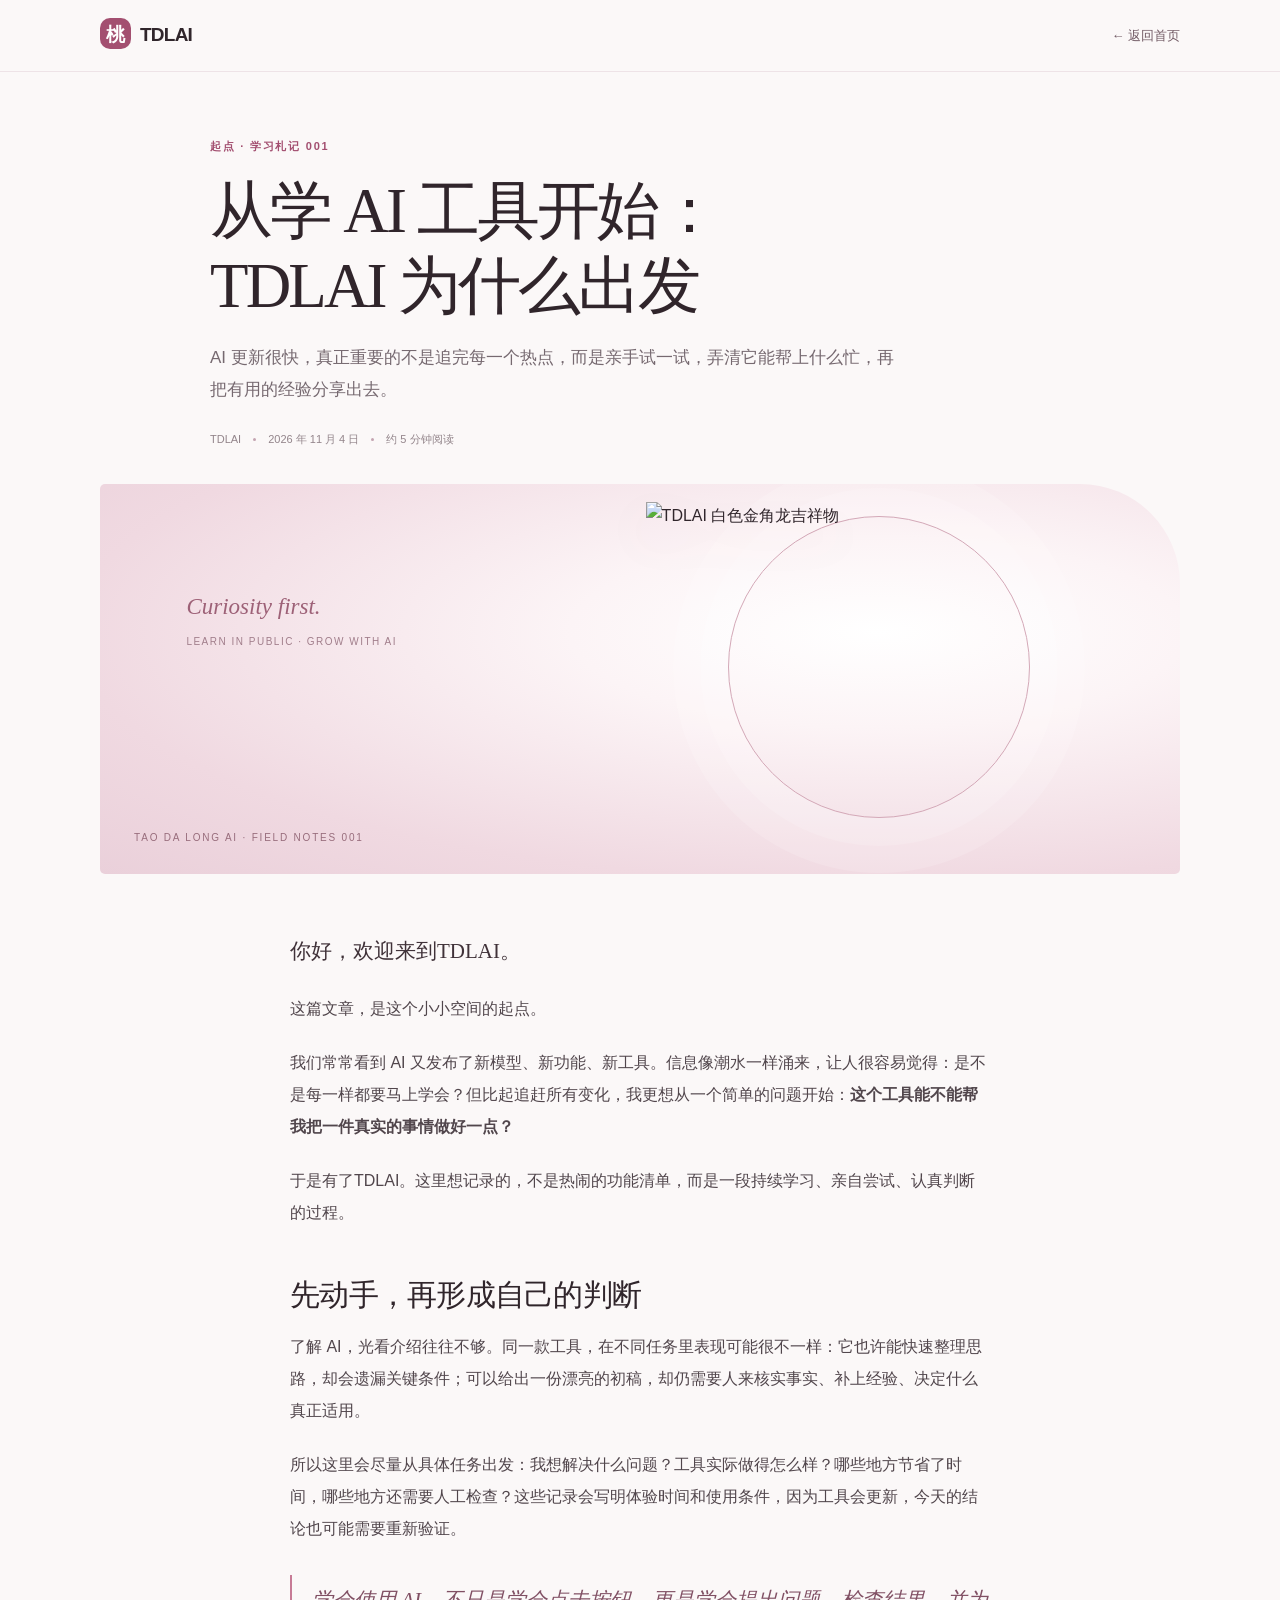
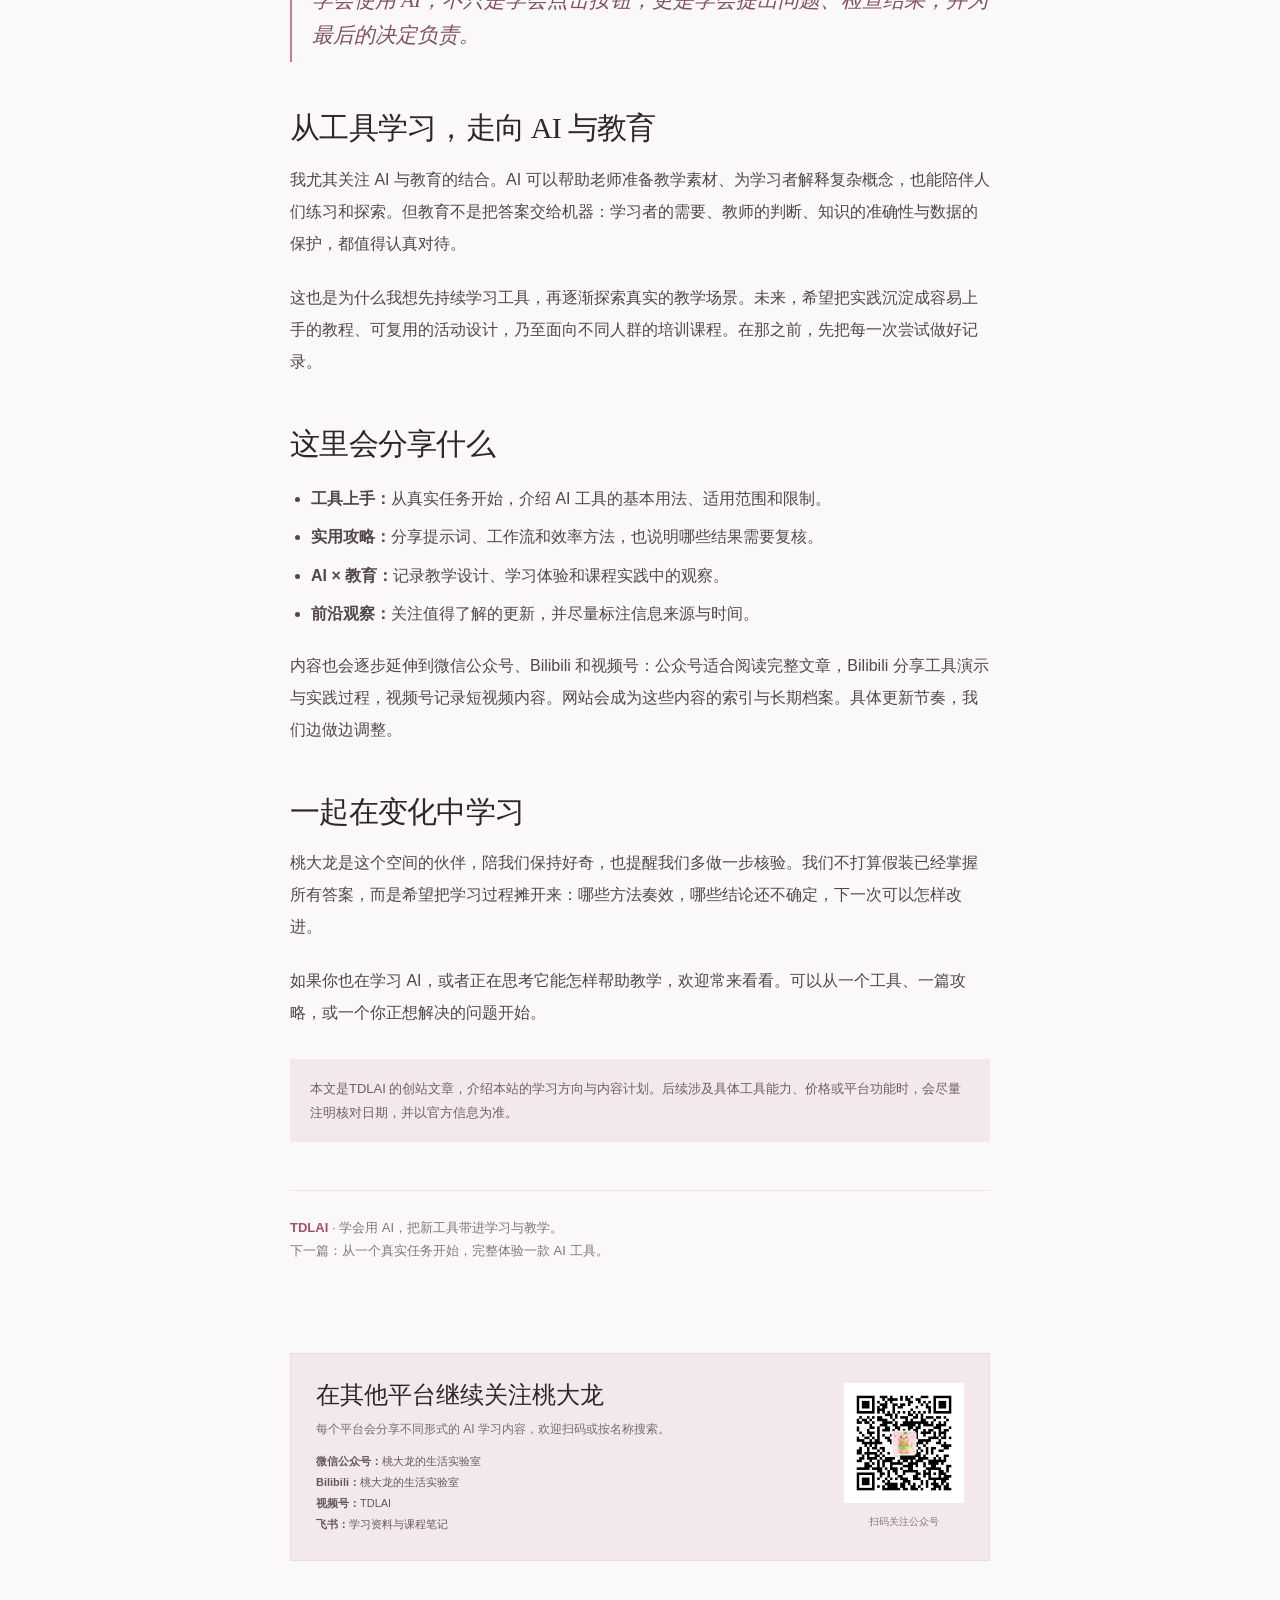
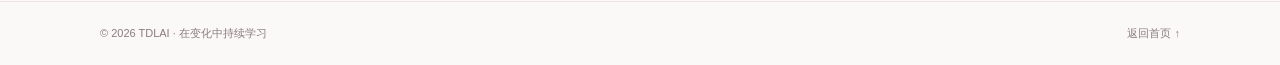
==== first-post.html @ 42e35b15 "Refresh article branding and mascot; remove Feishu" ====
<!doctype html>
<html lang="zh-CN">
<head>
  <meta charset="utf-8">
  <meta name="viewport" content="width=device-width, initial-scale=1">
  <meta name="theme-color" content="#fbf8f8">
  <meta name="description" content="TDLAI 的第一篇文章：从学习 AI 工具开始，记录实践、判断与教育探索。">
  <title>从学 AI 工具开始：TDLAI 为什么出发｜TDLAI</title>
  <style>
    :root{--ink:#30252b;--muted:#786b72;--paper:#fbf8f8;--rose:#a34f70;--line:#eee3e7;--serif:Georgia,"Songti SC",serif}*{box-sizing:border-box}body{margin:0;background:var(--paper);color:var(--ink);font-family:Inter,-apple-system,BlinkMacSystemFont,"Segoe UI","PingFang SC","Microsoft YaHei",sans-serif;line-height:1.8}a{color:inherit;text-decoration:none}.wrap{width:min(1080px,calc(100% - 40px));margin:auto}header{height:72px;border-bottom:1px solid var(--line);display:flex;align-items:center}.nav{display:flex;align-items:center;justify-content:space-between}.brand{font-weight:750;font-size:19px;letter-spacing:-.04em}.brand b{display:inline-grid;place-items:center;background:var(--rose);color:white;width:31px;height:31px;border-radius:10px;margin-right:9px}.back{color:#725b65;font-size:13px}.hero{padding:65px 0 35px;max-width:860px;margin:auto}.eyebrow{color:var(--rose);font-size:11px;font-weight:750;letter-spacing:.16em;text-transform:uppercase}.hero h1{font:500 clamp(38px,6vw,63px)/1.2 var(--serif);letter-spacing:-.045em;margin:17px 0 17px;max-width:800px}.dek{font-size:17px;color:#766970;max-width:690px;line-height:1.9}.meta{display:flex;gap:12px;align-items:center;color:#93858b;font-size:11px;margin-top:23px}.dot{height:3px;width:3px;border-radius:50%;background:#c4a4b1}.cover{height:390px;max-width:1080px;margin:0 auto 58px;border-radius:5px 100px 5px 5px;overflow:hidden;position:relative;background:radial-gradient(ellipse at 72% 38%,#fff 0,#fcf4f6 28%,#f0d9e1 73%,#ead0da 100%);display:flex;align-items:center;justify-content:center}.cover:before{content:"";position:absolute;width:300px;height:300px;border:1px solid #d4a9b8;border-radius:50%;right:150px;top:32px;box-shadow:0 0 0 28px #fff2,0 0 0 55px #fff2}.cover:after{content:"TAO DA LONG AI  ·  FIELD NOTES 001";position:absolute;left:34px;bottom:27px;font-size:10px;letter-spacing:.18em;color:#986d7c}.cover .mascot-cover{position:absolute;height:340px;width:340px;right:18%;top:18px;filter:drop-shadow(0 20px 22px #6f364719)}.cover-copy{position:absolute;left:8%;top:27%;font:italic 23px/1.5 var(--serif);color:#9d6177}.cover-copy small{display:block;font:10px sans-serif;letter-spacing:.15em;margin-top:12px;color:#a17e8b}.content{max-width:700px;margin:0 auto 90px}.content p{font-size:16px;line-height:2;margin:0 0 22px;color:#51464c}.content .lead{font:21px/1.85 var(--serif);color:#403239}.content h2{font:500 30px/1.35 var(--serif);letter-spacing:-.025em;margin:46px 0 15px}.content h3{font-size:17px;margin:27px 0 8px}.content ul{padding-left:21px;color:#51464c}.content li{padding:4px 0;line-height:1.9}.pull{border-left:2px solid #c77b96;padding:8px 0 8px 20px;margin:30px 0;font:italic 21px/1.7 var(--serif);color:#815064}.note{padding:18px 20px;background:#f3e9ec;color:#725d65;font-size:13px;line-height:1.8;margin:30px 0}.end{border-top:1px solid var(--line);margin-top:48px;padding-top:25px;color:#83757b;font-size:13px}.end strong{color:var(--rose)}footer{border-top:1px solid var(--line);padding:22px 0;color:#8b7c82;font-size:11px}.foot{display:flex;justify-content:space-between;gap:12px;flex-wrap:wrap}
    @media(max-width:650px){.wrap{width:calc(100% - 32px)}.hero{padding:46px 0 26px}.hero h1{font-size:40px}.dek{font-size:15px}.cover{height:290px;border-top-right-radius:70px;margin-bottom:42px}.cover .mascot-cover{width:255px;height:255px;right:4%;top:30px;object-fit:contain}.cover-copy{left:7%;top:23%;font-size:17px}.cover:before{width:210px;height:210px;right:55px;top:45px}.cover:after{left:17px;bottom:16px;font-size:8px}.content{margin-bottom:60px}.content p{font-size:15px}.content h2{font-size:27px}}
    .media-footer{max-width:700px;margin:50px auto 40px;padding:25px;background:#f3e9ec;border:1px solid #eadce1;display:grid;grid-template-columns:1fr auto;gap:20px;align-items:center}.media-footer h2{font:500 24px var(--serif);margin:0 0 8px}.media-footer p{font-size:12px!important;line-height:1.7!important;color:#786b72!important;margin:0 0 12px!important}.media-footer .media-names{font-size:11px;color:#66575e;line-height:1.9}.media-footer img{width:120px;height:120px;object-fit:contain;background:white;padding:5px}.media-footer .qr-caption{text-align:center;font-size:10px;color:#8b7580}@media(max-width:650px){.media-footer{grid-template-columns:1fr;padding:20px}.media-footer img{width:112px;height:112px}}
\n  </style>
</head>
<body>
  <header><div class="wrap nav"><a class="brand" href="index.html"><b>桃</b>TDLAI</a><a class="back" href="index.html">← 返回首页</a></div></header>
  <main>
    <section class="hero wrap"><div class="eyebrow">起点 · 学习札记 001</div><h1>从学 AI 工具开始：<br>TDLAI 为什么出发</h1><p class="dek">AI 更新很快，真正重要的不是追完每一个热点，而是亲手试一试，弄清它能帮上什么忙，再把有用的经验分享出去。</p><div class="meta"><span>TDLAI</span><i class="dot"></i><time datetime="2026-11-04">2026 年 11 月 4 日</time><i class="dot"></i><span>约 5 分钟阅读</span></div></section>
    <figure class="cover" role="img" aria-label="桃大龙在柔和粉色的知识星球中探索 AI"><div class="cover-copy">Curiosity first.<small>LEARN IN PUBLIC · GROW WITH AI</small></div><img class="mascot-cover" src="[data-uri]: truncated output (original token count: 23319)
Total output lines: 1

/9j/4AAQSkZJRgABAQAASABIAAD/4QBMRXhpZgAATU0AKgAAAAgAAYdpAAQAAAABAAAAGgAAAAAAA6ABAAMAAAABAAEAAKACAAQAAAABAAACAKADAAQAAAABAAACAAAAAAD/wAARCAIAAgADASIAAhEBAxEB/8QAHwAAAQUBAQEBAQEAAAAAAAAAAAECAwQFBgcICQoL/[base64]/8QAHwEAAwEBAQEBAQEBAQAAAAAAAAECAwQFBgcICQoL/[base64]/9sAQwABAQEBAQECAQECAwICAgMEAwMDAwQFBAQEBAQFBgUFBQUFBQYGBgYGBgYGBwcHBwcHCQkJCQkKCgoKCgoKCgoK/9sAQwEBAgICAgIEAgIECgcGBwoKCgoKCgoKCgoKCgoKCgoKCgoKCgoKCgoKCgoKCgoKCgoKCgoKCgoKCgoKCgoKCgoK/90ABAAg/9oADAMBAAIRAxEAPwD+/iiiigAooooAKKKKACiuT8Q+ItA8LaPc+JPFV7Bpmn2Eck891cyJFDBGBnzJZJcCMfXiv5ov25P+DlP4FfBy1u/Dv7IVjD45vogY/wDhI9TeW28PRynH+px/pmoY5/1PlRf9NqAP6atZ1jSPD+l3Gta5cw2dpbR+ZNPO4ijRB3kkPA/Ovxy/aF/4Lxf8E+vgDcz6D4f8RXPxH1e0D+ZaeEIRqMUZH/PW/mmgsgP+3iv8/r9sv/grP+0l+1/qks/xi8W3/i238z93Yz/6FocH/XLSYf3P/babzpq/MjxV8TvHHjD9xrmpTfZ/+eEf7qKP/tjTA/tj/aI/4Opvi0rzWHwX8JeGfB8C/u/M1q5utevifeGx+zwRf9/pa/HL4vf8HBn7eXxHk+z33xX8SR2//LODQ4bDQI/+/wBZw+f/AOR6/nx87/P+TR53+f8AJpAfoB48/wCChHxw+JMsk/jjXNe1+SX/AJaa1r2qXv8A6Omr5/1H44z6lL58/hzR5JP+m8Msn/tavn/zv8/5NHnf5/yadmB7h/wuf/qWdE/8A/8A69L/AMLnP/QsaJ/4B/8A22vDvO/z/k0ed/n/ACaLMD3D/hc//Us6J/4Df/Wo/wCFz/8AUs6J/wCAf/168P8AO/z/AJNHnf5/yaQ7M9w/4XP/ANSzon/gH/8AXpf+Fzn/AKFjRP8AwD/+214d53+f8mjzv8/5NAj3D/hc/wD1LOif+Af/ANej/hc//Us6J/4B/wD168P87/P+TR53+f8AJoA9w/4XP/1LOif+Af8A9ej/AIXP/wBSzon/AIB//Xrw/wA7/P8Ak0ed/n/JoA9w/wCFz/8AUs6J/wCAf/16X/hc5/6FjRP/AAD/APtteHed/n/Jo87/AD/k0Ae4f8Ln/wCpZ0T/AMA//r0f8Ln/AOpZ0T/wG/8ArV4f53+f8mjzv8/5NAHuH/C5/wDqWdE/8A//AK9H/C5/+pZ0T/wD/wDr14f53+f8mjzv8/5NAHuH/C5/+pZ0T/wD/wDr0f8AC5/+pZ0T/wAA/wD69eH+d/n/ACaPO/z/AJNAHuH/AAuf/qWdE/8AAP8A+vR/wuf/AKlnRP8AwD/+vXh/nf5/yaPO/wA/5NAHuP8Awuc/9Cxon/gH/wDbaP8Ahc5/6FjRP/AP/wC214d53+f8mjzv8/5NAHuH/C5/+pZ0T/wD/wDr0f8AC5/+pZ0T/wAA/wD69eH+d/n/ACaPO/z/AJNAHuH/AAuf/qWdE/8AAP8A+vR/wuf/AKlnRP8AwD/+vXh/nf5/yaPO/wA/5NAHuH/C5/8AqWdE/wDAP/69H/C5/wDqWdE/8A//AK9eH+d/n/Jo87/P+TQB7h/wuf8A6lnRP/AP/wCvR/wuf/qWdE/8A/8A69eH+d/n/Jo87/P+TQB7h/wuf/qWdE/8A/8A69H/AAuf/qWdE/8AAP8A+vXh/nf5/wAmjzv8/wCTQB7h/wALn/6lnRP/AAD/APr0f8Ln/wCpZ0T/AMA//r14f53+f8mjzv8AP+TQOzPcf+Fzn/oWNE/8A/8A7bSf8Ln/AOpZ0T/wD/8Ar14f53+f8mjzv8/5NOzEfQGnfHGfTZfPg8OaPHJ/0whlj/8Aa1fQHgP/AIKEfHD4bSxz+B9c17QJIv8AlpouvapZf+iZq/P/AM7/AD/k0ed/n/JoswP6DvhB/wAHBv7eXw4kjt7H4r+JJLc8SQa5DYa/H/3+vIfP/wDI9fsb+zx/wdTfFlriDT/jR4S8M+MLdv3fmaLc3WgX4PqIb77RBL/3+ir+GTzv8/5NHnf5/wAmkB/q6fs9f8F4v+CfXx+uYNB8QeIrn4cavdhPLtPF8I06KQn/AJ5X8M09kR/28V+xujaxpHiDS7fWtDuYby0uY/MhngcSxuh7xyDg/nX+Jt4V+J3jjwh+40PUpvs//PCT95F/35r9L/2NP+Cs37SX7IGqRzfB/wAW3/g638zzJLGD/TdDuP8ArrpM37n/ALbQ+VNTA/1uaK/l2/Yb/wCDlL4E/GO1s/Dn7XtjD4Fv5cRf8JJpjy3Ph6eUZ/1uc3mn54H74Sw/9Nq/pd8PeItA8U6PbeJPCt7Bqen38cc8F1bSJLDPGRnzIpIsiQfTikB1lFFFABRRRQAUUUUAf//Q/v4ooooAKKKKACvza/bz/wCCk37N/wDwT88FJqHxPvH1LxPqFvJJofhiwdH1HUOeZcHPk2ikfvruY+UvT95LiM/GP/BXv/gsj4I/YI0Sb4V/CNrTxB8ULm2MzxzPvsdCt263eokHmXH/AB7WYPmynk+XFgyf5vP7TX7X3xM/aB8dav4u8T63f61qeuyeZqes3z/6df8A/wAah/594Yf3MNAH6a/8FKP+Cz/7QX7aniOSx8fajD/Ylq++z8KabNJ/YdpIOkl3/wBBC7GeJpv3P/PGGKvw78U+MPEfjC//ALV8SXT3Mn/TT/lnXH+d/n/Jqv53+f8AJpgaHnf5/wAmjzv8/wCTVfzv8/5Ndh4J8B+OPiR4jt/CvgDSrnV9Ql/1cFonmS110aOIxFb2OHVzkrVqGHoe3xDscv53+f8AJo87/P8Ak1+yPwO/4I6fFLxTFHqvxx1mHw3bf8+Fp/pt9/8AGYv/ACLX6i/Dj/gm3+yF8MIo55vDia5cxf8ALfWZvtP/AJC/1H/kCv6Cyjwy4lzX97Wp+z/xn895v4p8MZcvZUqvtKn9w/lM0fwv4m8RXQsfD9hc3sn/ADzhhlk/9E19G+Ff2G/2t/GEUc+leA9Vjjl/5aXcP2b/ANHV/W/pkXw/8E2H2Hw5BbWNvF/yztIYoov/ACDST/EHRIf4PMr9+wPgjSavi8TUP56x/jfi/wDmDwsD+ZrQf+CUX7YmseX9u07TdN83/n7v4v3f/fn7RXo+j/8ABG39pOaWT+1dY0G2/wCef766l/8AaNf0ITfFWDrBBUH/AAtOf/nh/n86/SaXgrkdL/n5/wCBn5vifGriKr/B9n/4AfgsP+CM/wAcPM/f+KtB/wDJr/4zXQf8OW/iN/0PGlf+A11/hX7fzfE64zjy6X/hY9z/AM8/8/nXtf8AEH+GP+fP/k54NTxh4s/6Cv8AyQ/Ef/hy38Rv+h40r/wGuv8ACj/hyp8Rv+h40r/wEuq/cD/hYd//AM86nm8b6vZ/8fEDx/8AXRKzfhPwpGShKGr6c5C8XeL5Rc1iXb/r3A/Dj/hyr8R/+h40r/wGuqP+HKvxG/6HjSv/AAEuq/cf/hYmof8APKrH/Cwrn/nn/n86v/iEHDP/AEC/+TmX/EYOK/8AoK/8kgfhx/w5V+I3/Q+aV/4B3VH/AA5W+I3/AEPmlf8AgHdV+5P/AAsG4/uUf8LBuP7lY/8AEI+Gv+gX/wAnF/xGHiv/AKCv/JIH4Xf8OVfiN/0PGlf+Al1Vj/hyt8Rv+h80r/wDuq/b/wD4WFc/88/8/nS/8LJv/wC5/n8q2/4hBwz/ANAv/k5z/wDEYOLP+gr/AMkgfh//AMOVviN/0Pmlf+Ad1R/w5W+I3/Q+aV/4B3VfuB/wsO//AOef+fyqf/hYVz/zz/z+dH/EIOGf+gX/AMnD/iMHFn/QV/5JA/DD/hyt8Rv+h80r/wAA7qrH/Dlb4jf9D5pX/gHdV+4H/Cw7/wD55/5/Kp/+FhXP/PP/AD+dH/EIOGf+gX/ycP8AiMHFn/QV/wCSQPww/wCHKvxG/wCh40r/AMBLqj/hyt8Rv+h80r/wDuq/cD/hYd//AM8/8/lR/wALDv8A/nn/AJ/Kj/iEHDP/AEC/+Th/xGDiz/oK/wDJIH4f/wDDlb4jf9D5pX/gHdVY/wCHK3xG/wCh80r/AMA7qv24/wCFh3//ADz/AM/lR/wsm/8A7n+fyo/4hBwz/wBAv/k4f8Rg4s/6Cv8AySB+H/8Aw5V+I3/Q8aV/4CXVJ/w5V+Iv/Q8aV/4CXVfuD/wsO/8A+ef+fyo/4WPc/wDPP/P50/8AiD/DX/QL/wCTh/xGDiz/AKCv/JIH4f8A/DlX4jf9DxpX/gJdUv8Aw5b+Iv8A0POlf+Ad1X7b/wDCyr//AJ5mj/hZV/8A88zT/wCIPcNf9Av/AJOdH/EYeK/+gr/ySB+I/wDw5V+I3/Q8aV/4CXVH/DlX4jf9DxpX/gJdV+3H/CyLn/nl/n86n/4WTc/88v1/+vR/xB7hr/oF/wDJx/8AEYOK/wDoK/8AJIH4gf8ADlX4jf8AQ8aV/wCAl1R/w5W+I3/Q+aV/4B3VfuB/wsq//wCedH/Cyr//AJ50f8Qe4a/6Bf8AycX/ABGHiv8A6Cv/ACSB+IH/AA5b+Iv/AEPOlf8AgHdUn/DlX4jf9DxpX/gJdV+3H/Cyr/8A55mj/hZFz/zy/wA/nR/xB7hr/oF/8nD/AIjDxX/0Ff8AkkD8R/8Ahyr8Rv8AoeNK/wDAS6pP+HKvxF/6HjSv/AS6r9wP+Fn6h/zzqD/hZ9//AM86P+IPcNf9Av8A5OH/ABGHiv8A6Cv/ACSB+I//AA5U+I3/AEPGlf8AgJdVy95/wRh+OEMsnkeKtBlj/wC3r/4zX7vf8LQ1H/nlS/8ACz9R/wCedL/iD/Du3sv/ACc6qfjDxZ/0Ff8Akh+AGsf8EdP2k7Ly/wCytY0G+/7bXUf/ALRrz/WP+CUf7YmjmT7Dp2m6l5X/ADwv4v3n/f77PX9I8HxTm6zwVow/FSD/AJbwV4tTwV4f/wCnn/gZ7dLxr4npb+z/APAD+S/xV+wf+174Qikn1XwJqskcX/LS0SK5/wDRNfNGveE/FfhWb7P4i02502T/AJ53cMsf/o6v7dYPiBokx/frS6lceBvGFr/ZWuQQ3tvJ/wAs7tPNj/8AI1fn2O8EqNr4TE1EfpWB8b8X/wAxmFh/X/gZ/DRR53+f8mv63/iP/wAE5/2Q/ipDLPceGIdIuJf+W+jP9i/8hf6j/wAgV+YPxs/4I6ePfDkUuq/A7XIdbt4v+XDUv9Guf+/3+pl/8hV/Peb+FnE2X/vqP7z/AAH77k/ipwzmP7mt+7f98/F7zv8AP+TR53+f8muw+IXwx8f/AAl8RyeFfiNo15omoQ/8sLtPK/78/wDPWuH87/P+TX891qOIw9f2GIVj+i6NbD4ij7fDu52Hhzxh4j8H3/8Aavhy7e2k/wCmf/LSv3D/AOCa/wDwWe/aB/Yt8RR2PgPUYf7EmffeeFNSml/sO7kPWS0/6B92cczQ/uf+e0UtfgZ53+f8mjzv8/5Nch2H+wn+wX/wUm/Zv/4KB+Cm1D4YXb6b4n063jfW/DF+Uj1HT+eJccedaMT+5u4T5TdP3cuYh+ktf4w37Mv7X3xM/Z+8daR4u8Ma3f6LqehSeZpms2L/AOnWH/x2H/n4hm/czV/pDf8ABIX/AILJeCf299Eh+F3xdaz0D4oW1sJlihk/0DXbZf8Al704npLj/j4syfNhPI8yLmNAfvnRRRQAUUUUAf/R/v4ooooAK/Av/gsn/wAFedG/YF8GN8KPhdNa3fxU16zNxE0+JrfQrDcYjqt5GAAZOcWsGMyy8n91Hh/sv/gpX+374M/4J8fs3XXxT1ZYr/xPqUh07wxokjnOoak3Qy9GFpAP3txLxiLgHzZIgf8AKY/a/wD2ovH37QXxP1zxT431ybX9T1m8lvdY1J/+X+//APaUMH+pt4f+WMKUAef/ABy+OXiP4teI7y9vr68uY7q8lvbi4u5vNub+6n/111dzf8tZp68H87/P+TWf53+f8mjzv8/5NAGh53+f8miEzzS+TBG8kldD4I8EeKviR4us/BHgexm1LVL+Ty7eCD/WyV/Tf+w7/wAE7vB/7PNpb/EX4mJDq3jA/vN/+ttrD/r0/wCm3/Tb/vzX63wpwfmHE+L9lh1+6/5+H5LxZxjl3C2DdbFP95/z7PgD9kz/AIJO+N/iNFaeN/j683hzSJf3kemx/wDH9PF/01/59f8A0dX71/Dv4W/Bf9nzwwfDfgHSbPQ7P/lpHAn72T/rtN/rpa0/EnxBhsozY6XzJ/frxe81i91OXz7h6/1V4V8PMqyKkvqtL/t/7Z/lNxP4gZvn9e+JrWp/8+/sHsOsfE6Yj7PpaeXXm154j1S8P753rlwMVZ8//P8Ak1/R9PA0KX8I/BauJrVXoWPO82iq9Feiebdliiq9WK5w2Jud1TQbp7lIIEffVLGCTX3b/wAE/wDwHpevfFm/+LXiGBJNL+HWnya1JHJ/qpL7/U6dF/39/e/8Ar884oznDcM5Di8+xXwU4X/yR9jw7kmK4mz3CZNhfjqVPwP0f/Y3/Y38G/D68s4/GVhDqfjfy4pNQ8797Hpv/TrD/wBNv+fib/tlXuP/AAUb8FfDNvhnL4fuLSGTUI7eWSKfbmSOQRcH8etei/sMG51y+ufEmpz/AGmeX/SZZP78s9fKn/BR3xHLM+tzr0is7r/4zX/MLW484i4s4vwHENSu/bVMTCnD+4uf7B/0VR4I4d4X4exfD1OgvY08PNz0+N8j+M/AGGatCufhmrYg71/1UU7+zjzH/NDUSU3y7GhVeiitThCiiigCvViiq9AFiq9WKr0AFFWKKAK9V60Krz9qAK9FWKr10AFV6sUUAV6KKKDoCiiigAoqv/03/WirjUhNtQknY1lCcVeSsWKKr+d/n/JqxUGQVXooreyHdhRRRTC7Cq/nf5/yasVXoC7Niz13VbQYheu30f4jzw/uNUTzK8wqvXLVwlCtuejSxNakeu+OPAvwm+Ovhd/Cnj7SbPV7OX/lhdp5nl/9cf8AnlX4Wfta/wDBJ7xF4LivPHH7ObzatYRfvZNGn/4/o/8ArjL/AMtf/R3/AF1r9fYryexk8+3evV9C8dwXsX2LXP8Av5X898T+H+U57Rf1ml/2/wDbR+9cL8eZvkNa+GrX/wCnf2D+Im8gnsrqSxvo3ikik8uSOT/lnVfzv8/5Nf1U/to/8E//AAT+0tpMni7wf5Ok+L4v9XfRp+6u/wDpld//AB6v5gPiH8PPHHwk8W3ngf4i6dNpOqWH+sgnr/KvizgrMeFq37xe0pf8/D/VnhPjXLuK8Jek/Z1P+fZyvnf5/wAmvePgb8cvEfwl8R2d7Y315bR2t5Fe29xaTeVc2F1B/qbq0m/5ZTQV87+d/n/Jo87/AD/k1+Mn7H5H+rH/AMEb/wDgrzo37fvgtfhR8VJ7W0+Keg2guJXt8Q2+u6fnyhqtnHg+XJni6g/5ZScj91JiP99a/wAWf9j/APai8ffs+/E/Q/FXgjXJtA1PRryK90fUk/5cL/8A9qwz/wCpuIf+W0L1/q3/APBNT9v3wZ/wUH/ZutfinpKxWHifTZBp3ifRI3OdP1Jepi6sbScfvbeXnMXBPmxygAH6U0UUUAf/0v7+K5LxJr+heEdCvPFXiS5isLDTYJLm6up28uOCKEGWWSSUniMAZPt+nW1/LD/wc1/t4WHwU+Adh+x54Vvvs2o+PbeTUvEpj/1sPh23kx5f/b/dgQ/9cY7igD+TH/gtX/wU68R/ts/tCan490qea30Dy5dK8KWsv7s2mg+b/wAfXlf8srvVZf3twTz5Plw/8sq/Avzv8/5NbHjDxVq3jDxHeeI9V/1l1J5n/XOuXoA0PO/z/k10Xg3wl4k8feKLTwf4VtZr3U9Tnit4II/9a8tccAScCv6Yf+CYv7F6/CnwvH8bfiHamPxHrNv5lmkif8eNjP8A+1p//RNfqfB/DGL4pzZYWj/D/wCXh+T8YcUYThbKHi6/8T/l2fSv7D37EnhD9lbwZ/bWteTfeLL+P/iYX3/PP/p1tP8Apj/6Or6P8Y+NzdL9isf3dvVjxr4w82T+y7L/AFdeXhg3Ff7WcPcP4TKMJSoUKdoQ2P8AFviDiHGZ5jKuMxtX95Md5/t/n86Kr1Y8n/P+RX616H5l7ToFFFFcwe0QVYoooOX2oUUUUHWFfqT+zdaDwV+wP448a2x8q48S+JrXTiP+mVlF5w/8jXFflqTgiv1h0Vjaf8Eu9Ou4O3iXUjJ+Myf4V/A30j8TWpeGmJo0P+Xj1+65/dn0dsNRxfibhXW/5dn6jf8ABOC8h/sq4hm7XEsdeD/8FC/C01xpfiGGBPnltLr/AOPf+0qg/wCCfPjv7L4m1HT55P8AlpFcx/8AbeKvtv8Aa08FjUrF9V8kSIP3h/246/5nOG8xWAWDzJ/8w+IVT+v/AAE/394lwbxOZYzLqn/MRScD+PyzmyOa6CDCg1Y+Ifg6++HHxG1fwRff8w+48uOT/npF/wAsZf8AvzWfDN2r/sly3G4XN8uoZng/gqJT/A/5Mc3wGKy3MK+WYv46bf5mzRVeivoD5QsUVXopDLFFFFAgoqvVigAooooAKKKP3tAFeijy5qPsd9L/AKhHlqW0tykm9kV6Kmu9J1S1P+mwvH/10qGuhNNXTNg8n/P+RR5P+f8AIooqjnAgHrXT/D7QdK8U+O9D8O62/l2d/qFrb3D/APPOKeWKGauYn7VnzSzw/v4H8qT/AJ6V52KozxGFlQg7Npnfhayji4ymtE0f0u/s4/E34MXmsap8AvGvhiwtrC0uJbIWZii8pIoJfJ/1VfF37fn/AATp074V2F58ZvgdC/8AYsBM+paXGDJ9mjHH2qHPWH/nvF0iHI4NeZeNfFV+dd8F/tQ6JJ5cfjLT4rm88v8A5/4P3N3/AORovO/7aV+9fwM8cRfF74QeVGsclxax/L5n7zenb86/5f8Ag7xB4t8MfELH5Pj6zqThVnz3+2r+/wA//tkj/pQ414A4U464IwWcYCgqcKlNclvsO3+e8T+MzIzirBxjmvr79uH9nn/hQXxekg0KDy/Dmvebe6X/ANMP+e1p/wBsJv8AyD5dfHxUlMd6/wCmHh/PsDxNlGGzzLqn7uov6R/zscQZJj+Hs3q5PmPx0ySiiivuT48KKKKQFeirFV6CPahVerFV66A9qHnf5/yar+d/n/JqxVeftT9Tr9Dv/CnjCe0fyL395HXgv7ZH7Hngj9q/wH50QSx8QWEf/Er1LZ9z/plN/wBMq7EDaMV6j4K8V/Y5P7Mvv9XLX5rxBkWEzbCVMJXp89Oe5+h5JnmMynGUsZg6vs6lM/i68feB/Ffwv8Y3/gHxzaPZanplx9mngk/5Zy1xvnf5/wAmv6ev+Cl37Glt8aPA8nxR8B2uPE+hW/mbI0/4/rb/AJ5f9dYP+WH/AH6r+X0iYcGv8U+MeFK3C+bPDP8Ahv8Ahn+1nBXFlDinKFi1/E/5eFjzv8/5Nfvr/wAEU/8Agp34k/Yl/aF0/wAfarcTXHh/y4tK8WWkf7z7ZoPm/wDH1FD/AM/ekzfvYP8Apj5kX/LSv5+q6jwf4q1bwf4js/Eelf6y1k8z/rpX5KfrJ/uN+G9f0LxdoVn4q8N3MV/YalBHc2t1A3mRzxTASxSRyg8xkHI9v162v5YP+DZP9vC2+NnwEv8A9jzxZe/adQ8A28epeGpJP9bP4duJMeX/ANuF2TD/ANcZLev6n6QH/9P+9jV9asND0yfW9XmS1tLWOSWeaQ4SOOLJLn8Oa/yJ/wDgsB+2vqv7Yv7TXiz4xee/2fxlqH2nT43/AOWGg2P7nSIv+mX7mLzrj/ps8lf6HX/Bfz9pOb9n3/gnL4q0fRZza6z8S7iHwXaMWA8uK/Eh1GX8NOiufx2V/k6/E7xT/wAJh481DXIP+PeWTy7f/pnFB/qaAOP87/P+TRVfzv8AP+TRD580scECebJLVxi5NRXUltJNyP0i/wCCbH7L/wDwvz4xp4q8RweZ4b8L+Vc3HmJ+6nuv+WVr/wC1f+AV/Ub4q1kaDp/2KD78tfLn7FnwMg/Z3/Z/0fwleokV+Y/tuqSf89Lqf/Xf9+P9T/wCvQte1ebWNTklr/aXwz4RpZDktKlUX7yp79T1P8X/ABN4sefZ5VqUn+7p/u6f9f3yjN++lxR53+f8mq9WIO9f1h5I/lj2ncKsUUUGAUUVYoAIO9WPJ/z/AJFV6sVznOFHk/5/yKsVXoArz9q/XH4MwDxp/wAEufEulwfvZPD3iaSST/rlNHHN/WvyOnr9Xv8AgmNqUPjTwb8V/wBn+8cb9Z0iPVLRD/z0sh5MuP8AtnJEK/j/AMccr/tjw7xUF0a/HR/mf2B4HZt/ZXiJhatXqZP7JfxOg0Dxboeq+Z+7uo/7NuP+usH76H/2pX9G5hg+JHw6GZPMkjj/AHiV/IR4D1Kfwf431DwBfSfZpJbj/R55P+Wd1B/qZa/od/Y1/aI/trTo9J8Rn7LqNr/o15av2r/knwE6WDxtbA4z+HM/6eOJcHVxmDo5pg/4lM/Nj9v/APZlvrizk+JHhyDzNQ0eP/SI0/5b2H/PX/t3/wDRP/XKvyIsp/Or+0b4r/Dmw8QWf9q6V1/1kb1/OV+11+xpqvw/udQ+JvwytP8AiV/6zUNNjT/jw/6aw/8ATp/6Jr/c/wCjp4xUcJSp+HXFVb/sHqf+2f8AyP8A4D2P8TvHjwvrZr7Tj/hqlr/zEU1/6Wv/AG7/AMCPgeGarFc/DNWh53+f8mv9t7q1+h/j1aSdrF1pztyo5+lTrc5Xp+lfrR+y7+wx8JPElro8Hxvmmutc1q0i1H+zY5vs0Vpaz/8AHp53/LaWaeH99/0x31sftk/8EzF+FOgXPjj4Nz3Nzb2n7yTTLhvMLxf9Mpf/AGjX8a0vHDw+rcUVeGFW/eU5+z9p/wAu+f8Ak5/6if1hV8F+O6PDtLiR0v4kPaez+3yf4D8g/O/z/k1YrHhmrYs/33Sv7DTTXMj+T2mnyvRhDD5prtdD+H3iDXIri4s4f3dtH9onnk/dxQRf89ZZa9+/Zg+Aep/Gr4haf4csdkfm4k3unmRwW0H+tupf/RVv/wBNv+udfUn7fFv4V+DUVp8Avh7B9msbXypL9/8Alrd33lf62WX/AJa+R5kdfieY8W0qefUeHsAr1Z79kv62/wAj9ry3g2tVyKrxJjNKdP8A8qH5TzRQRSyGF/M/26g87/P+TRNN5tEHev2xban4jVp66E8QEvJr2X4SfA74gfGfxFH4W8Bac95PLJ+8/wCeUf8A11r2f9kL9k3xT+0147Gl2LvZaDpnlSanqOz/AFEf/PKL/ptPX9Tvwf8Ag98O/gd4Ji0H4eaVDp1nax+Wh/5aSf8ATSWXP7yv494/8UMHwu3lmA/eYj8Iep/YPh54V4zim2ZZn+7w/wD6Wfi7oX/BNjwD8IvA1x8RP2jtYe2sLSPzJ7WxT/Tbg9IooZesXnf88Yf3v/TavzL+Mfxjs7+5k8KfC/S7TwroNt+7gtbH95J/21uv9dLL/wCQq/Z//gq/4r1zSvCFhotvI8Vta2cl4H/v3M8sVpn/ALYRSyf991/NjLciQHyz0rPw1+v8SYR8S5/XdRtuyv7kPls357pHd4l0su4bxK4byOj7P/p59uZqz9qr1X87/P8Ak1Yr+zz+MQoqvR53+f8AJp2ZzBWfeVYrPn7UeZvSufov8GP+K8/YZ8QaH/rLjwT4kiubf/pna6rF/wDHo6/T3/gnV8QPsrW+lTyfJcxxI/1r8yP2BYf7S+GXxm0Of/Vy6Pplx/34upf/AI5X1X+xzNPpuv288H/PP/2rX/LR9JvBLJfF94/Cf8vOSf4H/T74BYh554P0sHW/5d859Pf8FHvg0vj34YaxYW8fm6jovma1p/8A2w/4+4v+28P/AKLjr+aaGXL59K/sb+PoWXT7TxLKicpFcf7+P9aK/k3+PPgP/hVfxk8SeAIP+PewvJfs/wD16z/vof8AyDLHX+if0VuLHiMLjuCsQ/4f7yn/AIJ/1/5Mf5v/AEkOF1RWA4vw60qfu6n+OG39f3Tzf91RVeDvViv9gz/KQPJ/z/kUUUUAFV6sVXroOcrz9qr1Yqv53+f8mug6AqvP2oooAr1Xh/dVYn7VXn7V0Gvtbnt3hXWRr2k/2ZP/AKyL/V1/MX/wUy/Zlh+C3xZ/4WD4WtfL8P8Aid5JNif6qC+/5axf+1a/oU0LU59N1COWCuP/AGwvgnp/7QPwI1jwbFGn2uVPtOnyf3L6D/U//Gf+B1/K/iRwpSz7JKtOl/EXvw9T+qfDbi2tkOeUalT+G/3dQ/jpoqveQT2V1JYzp5UkUnlyJJ/yzqv53+f8mv8AFKUXGTi+h/tRFqSUo9T9j/8AgkD+2vqv7HX7TPhT4wid/s/g3UPtOoInPn6Df/udXi/78y+db/8ATZI6/wBdnSNasNc0yDW9ImS6tLqOOWCaM5SSOXBDj8Oa/wANf4Y+Kv8AhD/Hmn65P/x7xSeXcf8AXKf/AF1f6xX/AAQD/aTm/aC/4Jy+FdH1qc3Ws/DS4m8F3bBgfMisBGdOl/HTpbb8d9QUf//U7r/g7X/aOnHxX8H/AAJspsW/g3wvda9JsHP2/Xbv7HaZ/wCuEVjKf+2lfwW1/RP/AMHHHxmm+J3/AAUH+LlwJM28fiS10G3T+5FoWnxWc3/k55lfzoUAWK+6/wDgnf8ACE/F79pvR4r2PzbDQs6reH/rh/qov+/vl18GV/RJ/wAEdvhl/Zvw2174kTx/vNY1D7HH/wBc7L/7bIP++K/dvDnKP7b4twtGt/Dh7/8A4Afi/iDm6yPhLFYii/3k/c/8DP2E8VXn9m6NHY/8tJa8lYEkYrqvGt59r1TyP+eVcsDkZr/dnA0vZUT/AApx1V1azuLViq9WK9k8UsUVXqxXA9wCrFV6seT/AJ/yKRzliDvViq8HeiucAooopgVpTkA19B/sdfGiH4DftIeGPiHev5emQ3H2PUs/8+N7+6k/WTzv+2dfOkwAAFZE/avms2y2lmmXV8uxHwVE1959PlWYVctx9HH0f4lNn6b/APBST4HTfBv44z+LPDcf+h6h/pMciVo/s6/Fqx8SS6fPfX39m6xa/u7O+/8AaU3/AExr2z4U+Kk/bZ/Y4bwJq0n2nxp8OIooG8z/AFs9kP8Aj1k/Efup8D+5X5Fyw658K/GUljfb44/M/wBXX/Ip4v8AAeN4X4nrU6ytq/6/U/62PCrjDB8X8LUcTSfQ/rw+CXx2s9Uhj8F+OYPsN8P4P+WUn/TWKWvS/HvwwttRh/tSxfBH3HSvwL/Z6/aVsfstv4V8cP8AabP/AJc7v+5X7RfCP40Xtrpsccsn9s6T/wA9I/3kiV/PGV5nTnJYTHuzW1Tse9nORVsBVeMy9XT3Xc/Kb9o//gnvoXiu/uPEfwr8nw/rkv7ySwk/d2N3/wBcf+fSb/yD/wBcq/Hbx54P8cfCXXrjwr8RtKudI1CL/WQXCeX/AN+f+etf2z614Z8I+O9FfWdGlR4CnmNz9zjNfjx+0H8WvgT4q0CfwN8QNDm8QaZF5vl+fDF8n/XKbzvOir/VzgD6R/EPBtOnknF3+14dq1Op9v8A+3/r3j/OTizwCyTjfEzzXhj/AGfEJ3qU/sP/AOQPGNe+IV94b/b08QQef5dnLJa20af884vssXk1+7PjG8t/iJ8Ck1aH/W+Xkf7Elfy7fGDxJPd/tX6hqtj/AM87Xy/+2EUX/wAar+jX9nbXJvFPwOfTd/Jt/Mjr/MmhnbfEGa0I/BiHUa9eh/o1nOWKhkuXYiS/hKCfp1P5ef2r/Adj8OPi1cDRE8vT9aj+228cf/LP/ntF/wB/vMrw/RzPd3MdhB/rJZPLjr9MP+ChHgSf/hF5PEkCfvNB1T/yVvv/ALdFH/33X5jeENXg07xFpd9ff6u2vLWST/v7X/UT4H8WVOLfC/A5hUftKlNezqf44f8A2vKf82njJwlS4X8RcThKS9nTqfvKf/b5/TZ/wTk+H3h7QvB58Zwx/wCkavdyxRv/ANO1jL9kh/8ARUk3/A6+CP8AgqR8NvE1h8abzxHeI8tnLZ/bIH/vxeZ5U3/fiXy/+/lfoX+yhdf8Id8NPCsPmf6u0lj/AO2v2qWvsH4p/Dn4aftGeDV0TxnaPi1fzbeeHMVzazf9Mj/+uKWv5Ep8VzyLj2tnFf8AeQu4fK/+Vj+6sRwd/bfh5RybB/u6loTP4twZvMya7/wT4W1Txn4nsPC+iJ5l3fXEVvHH/wA9JZ5fJr91vG3/AASB8EXsks/gPxK9rHJ/yzkT/V1j/s//APBPDXP2cvjjpnj3xJrdnrWn2MctxaeWnlyR3X/LHzYv+2tf2jivFrhWWV1a2Bq/vbaQae5/DuF8H+K/7TpUcbS/d+0/ieR+mf7PHwl8L/AP4caf8MPD4R2t/wB5dz97q5P+ul/z/wAsq+rdRGNNhaDrFXz3o+sfvZK9Y0bxJBNF5H+sjlr/ACIxuLq47F1cXi3+8mf7DYDA0suwdLBYSl+7pny3+2d+ziv7Q3w6xoxC6hZRyxNHg5nt58ebH/11EsaSwnH+tjHQOa/lC+LXwN+I3wa1m40vxvp0tt5Unl/aNnlxSf8Axr/rjX9vJm8kf6C+f+ulY+t6D4a8W2Ell4w0i31CCVPLkSaGK4jev6J4G8TsdwdSeDnS9pSfQ/mnjrwwy/jCr9cpVfZ1D+EfyZ4f+WeasZlHWv699f8A+Cd37EnjDfLdeDbexuZOv2Ka5sif+2UEoFeU+Jf+CUn7MyWktx4S0h5ZFHyQXN5Kkf8A38HNf2jhfHXhSskq9Gon/wBuf/Jn8PYrwE4ro3dCtTf/AIH/APIn8qjbQMtVZXQ8LX7KfHz9l/4N/A23ku/in8N/EGi2G/P9q2NzLe2X182Ga48r/ttBXyjZ/s5fBH4s20g+CPxBt/7U/wCWela6n2aWT/rlL5MH/oiv3LAcc5PmNBYtKoqf89rw+fI52+enmfguZ8CZvltT6q/Z8/8AJ9v/AMn5T4ZJKrnrX014D/Yz/aU+J3gweOPB/hia5sJY/Nt3kmijlni/56wwzf62vNfE3wa8a/Dj4iaf8PvixpVxpP2m4iBL/wCqktp5f9bFL/y1ir+mPwJ8R7rwF8dda8L6oqx2MF/JBbQ9I47WD91BFD/2xr+Z/GnxixfhxgMvrZFTp1PrE/jn8HJ/24f0F4O+ENPj7E4+lm1SdP6v/wAu/tn5S/sB+Dtb8K+CvjXb+MrSbTb21s9M06SCdPLljl82Wb/2nX0V+y7ps9p4jt6/Tn9pf4UP4v8AAt34i8AbIptUjikl8tOJ/I/1NfE37Ovhaey1mPz4/Lk/6aV/gx408X1eOuJqWcVqXs6nuf1A/wB0/CfhqhwXwbVyihV5/j33Pv74yWP2n4c2Hnd4PLr+bH/goT4a+x/Ebw344h/1evaP5cn/AF1sZfJ/9E+XX9Mfxsi+x/D2ztv+eSf0r+fX/godpsF58G/CfiPZ/wAeHiC/sv8Av/a+d/7Sr93+j3m9XKvGPC0XtUp+z/8AJP8A5OJ/O/jLlH9q+EOKq/8APupz/wDk5+X0HerFY9nNWxX/AE6n/OnUphRRRSOAr0VYqvXQBXqvViftVfyf8/5FdABVeiftVegAqvP2ooroOgr16x4bvP7T0GSx/wCWkVeX11Hg+88nVfs//PWuDHUlVono4Wq6NbQ/mB/4KOfCA/Cf9pvVL+yTy9P8RY1W3/7b8S/+RfMr4F87/P8Ak1/Rp/wWD+GcGsfCLSfiDBGfP0LUBbyOP+fa97/9/Y0r+cOv8LPEbJXknFmKo0f4dT3/APwM/wB1fDnO1nnCWFr1n+8h7n/gBYr+9P8A4NKP2jrhviv4w+Bt7N/o/jLwva69H5nUX+hXf2O7P/beK+iP/bOv4JK/ov8A+Dcf4zTfDH/goP8ACO4MmLeTxJdaDcJ/fi13T5bOH/yc8uvwk/cj/9X+V/8A4KQfEL/hZ37QXiDxxPJ5n/CR+JPEetfu3/5/tVlmr89/O/z/AJNe4fHjWLjWbrw3fT7PMl0eK5k8v/pvLLNXg9AFrzs4UDmv7Cf2GfBQ+Hv7MPhDQ9nluNLivJP+ut9++/8AalfyD+GNN/t3xDZaLb/6y5uIrf8A7/S1/cJ4c06Dw/4QOl2X7uO1jito/wDth+5r++/A7Be1xeKx3+CH9f8AgJ/CHjlmXsstwuB/xz/r/wADOI1Kbzr6Ses+iab97RX+tiVlY/yXvfUsVYqvViDvTOYPO/z/AJNWKKsVwPc4W2FFFWK5iQqxVeigCxVeiq/neVUt8qcmXFXkkj1D4YfAj4wfGiSeD4WeHL3XHtzif7NEHiQntLMa898c+BvF3gHWZ/C/jXS7vStStuXtbqGWORB/1yr+tP8AY10vTf2bPgH4Q8DpbRm41Gxi1XUZMfvWuL0ebg+v7vZF/wAAr0b9sv8AY68BftlfC/7NKI7DX7WMy6TqmzmCTk7JABkxk9R/k/53w8c40eKamW4yhbDJ25+u9uf9bdj/AEifgVUq8LUszwlX/aGvacn/ALYfyCfAD46eKP2dfivp/wAUfCH72S1/d3lpJ/qru2m/1trL/wBd6/TH9qb4K+CPjP4N0/8AaD+D0n2nQNdj8xP+esEv/La1l/6awV+UHxe+GnjX4LeO7/4d/ETT307V9Mk8t4X6f9dYf+esNew/sqftT6p8AfElx4d8QwPq3gvXv3Wr6b/7dWn/ADymg/8AI1fR+LvhrgfEvh7+1Mp/i29z/p4v62Dwf8Ssd4dZ8sqzT+Bf95/07PMLPWNV+HF/JpV9G/2fzP3lfoh+z3+05feDxb/v3kt6n+PvwC8H+MdKs/H/AMOp01fw/qkfmWepQf8ALSL/AKbf9Nq/NjWNM8R/DfVPI+fy6/5ceJeGcZkWY1cFjV+8P+lbJ84wWe4L67h37Smz+qv4W/tA+HvG1ok1vP8AZ5j1mR//AEbXyv8AtGfs0Xtxa3mteEI/PsZY/Mwn/LOvyU+Evx5vtHlj8id45K/XX4IftP21/DHYavP+P/LOvzX60/4NfoT9Qq4Ss6+BPyas9H8R3fxG/tXVUeO4/wCWkclf0C/sEa/cXWhpot8+Y5I/Lryn4q/s2eFvixZ/8Jj8OVht9ai/eeT/AMs5/rVD9nDUZ/Anif8AsqZHikjuP3iP/wAs/wDplTwM1hcxpYuvsc2ZVqWa5RWw9HRo7v8Aaw+EGlXl7eaH4k3jS9Zjl068f/nn5/8AqZfwm8uWvE9N/wCCbP7M9nbf8TW+u7nzY/8Aln+78uv1s+MHhHRfiN4PTV4x5nmR9q+Aru18RRr/AGNYSP8Ab7D+D/n4i/8Aj1f6F8BcdZvwPj6vDuExfs8PiP3lM/jPiLhPIeMsLSzbMsL7TE0vcMHQdHsPhvpdv4A0q7mubO1j/wBHkn/1te4eD/infabLH57+VJ/z0k/5aVx+m/Cvxzr37nVbGa2/66PFXsPhv9m/yf8AkOaw/l/8840r9szLHVcZi/b1mePhsLRwdH2FE7+y+KmlXkX7/wD0a4rz/wASeJJ5tZt77/ln/q69n0j4G+ALQfcvLlP+/ddxD8MfAXlRw3GlvLH/ALb+ZXie1rbnR+72Pniz1eeGWOuwh1jEXnwPXs4+GPw7u/vWrW//AAPFZF58E7DPn6HfPH/sSfvK5v3olVomPoPjDVf9R5nmf9M5K9Q0fWLHUv3H/HtJ/wA86+ftX8Oa34ck8jVIHjj/AOekf+qrZ0fWPJ/cT/6v/npR7Rh7NPY+gJof+e8fmUQi9tOYJPMj/uVW8OakbyH7De/6yL/lp/z0irofsddZ5vWxWlSw1myay1CNZY5E8t1dPv1+IH7b3/BKHRPEen3nxD/ZgtU0vU0zLPosf7q2uR1/0bjEMnpH/qj/ANM+tft9NFKknnQcvHW9BIJITMe9ff8ADfFGb8OYxYvLatrfdP1R+b8RcMZTxJhHhcwpfPqfxRfDn9qvxP8AD/TpPgt+0Bp03i/wdFJ9nuNK1H/j+06X/nrYSzfvrWWD/njX7KfE/VPDnjeHwv8AHT4dXraroviGyh2aiE8sPLAPJm83p5Uv7r9/FiuM/wCCwf7Elh4i8KXP7VXwxtfK1LSv+Q/bwD/j6teR9qA/56Qf8tv+mP8A1zFcD/wTg8Rab4j/AGLZvC/ieX/iX6X4nudOcf8APD7dFHeRSw/9cZZZB/wOSv3nxhy3IePvDNcVZOvZ1IT/AHlPpz97ef8AN167H4P4SYnPOBvEh8L5t+8p1Ifu6n9z+vsn66/s7+N7Xxl4NHhvV2BkkTn/AK6d6zNP+FcGn+OZCIMSS4Pmf89K+YfgbqV54Y8fyaJeny3tp/Lk/wCutfo745lt7Sxt/EEP+sikjnr/ABxw1KlmmA/2zfD/APpB/pfmarZVmD+p7VTw/wDaNH9neGks97yeV5Yr8LP28MXn7KtxP/z6+LLCT/v/AGt1X7K/tMa75sc1uH/jHFfin+3JeQQ/sg+f/wA/Xiyw8v8A8Bbqv2Dwiqe18acr9h/z8PzTxCpey8Ic09t1gfkNpt4PKrqIZq534feHNc8a+ItP8H+FrV72/wBTuIre3gT/AJaSz1/TR4N/4I1/BkfC8aX4v1i/fxRLbZbU4JTHBFLj/llbcK8QPabOa/6bOKuOci4NlRp5tUbdTotfn/XyP+ebh3gbO+L41Z5VTsqfc/m/PJxSk4GTXefE/wCHfiD4P/EHVvhx4tj8q/0S7kgn2DEcg/56xD/nlPXBkBhX6dhMXRx2HpYrDO9Nq6Z+K4vCV8FiK2GxH8REFFFV690+dCiiq8/akAfuqrz9qKK6AK9V6sT9qz66D0ArQ0688q6jmrHn7Uf8ta7mk1ZjvZ3OE/bW8I/8J/8As6eLtFZPMeXSJblP+ukH76L/ANFV/HWcjg1/cb4htINY8LRQTx+ZHdR+XJX8R/jHTToPi3UdFuf+XK4lg/78y+VX+Sfjjg/Z4zC45Lfngf60+BuNdXA4rBPpyT+//hjB87/P+TX6Ef8ABN/4hf8ACsf2gvD/AI4gk8v/AIRzxJ4c1r94/wDz46rFNX53+d/n/Jr3j4A6xPo914kvoNnmRaPLcx+Z/wBMJYpq/gU/vc//1v4r/jNN/wAiv/2L9r/7Vrxfzv8AP+TXsHxt/wCZX/7F+0/9q14v53+f8mgD6J/ZU0k+Iv2jPBeiT7v3us2I+T3lr+ya4mEXhN5z/wAta/kX/wCCfwE/7XPgslPM/wBLkk/8hyV/XTqf/IqRV/qF4E0f+EmtW/6ef+2H+Ynj1iWs0oUP+nf6nl8HetCq8HerFf6T…13319 tokens truncated…XOvh/wAY+CZ/Nk/d1/RB8Zvhvb+NtB8+BP8ASLX/AFdfk9428H+TcyW86V7uGqey/dC9p7U/LjxJ4WuIf+WdfdH7N/xgsfEml2/w48cT/wDE0i/d2c8n/Lf/AKZf9dv/AEdXn/iTwf5Pmfu68P1Lw35MvnlK9r+KWfqBrGj31nL58Fdh4P8AidrnhuWPz5K+L/hj+05faDax+HPiNA+pWcX7uO7j/wCPmP8A67f89a+udG/4Q/4hWv27wdqUN9H/AM84/wDWx/8AbGvisTTrUmd9Op0Ps7wh+0RbmPyL969Pj+LPg/VIv9Nhif8A36/On/hCr+GX9xSf2D4jh/1DvXN9ZqvQTw1Hdn6LzeO/AMI/c21vXEa98atJsovI0vZH/uV8gab4P8R6lL/rHr42/aQ/4KE/sz/sr21xpNvew+NvF8X7uPStNm82KOX/AKe7v/Uxf+RZq+yyXJ8/4kxSy/I8I6k31sz5nMswyfJsL9bzKtyQPqf9q/8Aa78K/sx/Cq4+M/xE2XNz+9j0PSXf97qV/wD88v8ArjB/y8TV/El8QPHXir4q+PtX+Jvjy6a91vXbyW8u5/8AnpJNXpf7Q37RXxb/AGoPiHcfE74t332m7EflW8EC+XbWlr/zytIv+WUVeMWlqbohTxX+8XhT4Z0uAcu+s4395ian8Ty/uH+TPiPx4+KMV7DBf7vA09NiruLOGsfTbOuos4a/rs/inE1epsWcNdBDDVezhroIYa5j4mrVIYv6VeoornPCeoUUUVziIJYiKryxdjV+q9dA02jn5oaz5oa6iaGs+aGg96lWa2Zy/k/5/wAiq/k/5/yK6CaGq/k/5/yKSSSsj0XVvqyvDF2FaEMXpRDDWlDCAPWuk82pVN7V5vJ8LRwf89a/kU/as1GPW/2ifGOpQf6sarcJ/wB+pDHX9afjzUoNI0aOef8A1cUfmSV/Gt441mTX/F2ra9Ny97dyTH/tq2/+tf5VeP2NvTwuD/vtn+n3gJgPexeN/uJf19xwFe6fBb/mav8AsXrv+cVeGHqa9z+C3/M1f9i9d/zir/M17n+jh//Q/iL/AGgdIuNHvvDun3uzzbbRoraTy/8AnpbyyxH+VfOdfpJ/wU0+Hs3wx/aN8SeAGjEf/COeJPEei/IuB/oGqSw1+bdA1uWlO1g/oa/rU/Yd8c/8Jl8BPC2pB/Mf7BHbuP8AppB+5/8AaVfyYqobA9Wr91v+CV/xKMvgbVPAE8mX0i7+1xp/0zlx/KWMD/gdf2T4L5r9S4p+qPapC33H8qeMWUf2jwo8Uv8Al1NP9P8AI/ZK7/c3cgqgTk5rX1j995d9B/y1rAmGRX+21Kp7Wlc/xJq0vZVrEbEDg1NoHi7U/CPiK38RaXs8y2/5Zyf6uSL/AJaxS/8ATKeL91VSY5rIu+a0rUI16LoV9mephZujVVZH9SH/AATj+PHh74sfB1PhXc33mXGhyeXpHnv+9+zf66G1l/6awfvIf+msPlzV+H3/AAUl+AE/wg+PF5qulQPFoes/6Tb/APTPz/8AllXyn8PfiV4q+F2vDXvCl08Un7rzI0fy/MEH76E/9df+eE3/ACxr9gH/AG1/2eP2t/hpH8Ov2pon0rUIY/3esInmGOX/AJ6yxQ/+jof+/UVfwvX4bzbgbit8R5PSdTDVP4lNatefmf31h+I8u4v4YWSZnV5MRT/hn4ChSeldP4L8UXHgnxlp/jCGPzJNPuIpdn/PSL/ltF/35r6f+K37K+r+Gr6TVvhjfWPjDRP4LrSryK5/8g/66KvlLVNE1bSpf+JtA9tJ/wBNP3df11hMwy/OsK1Rqbo/nKWExuUYxSqw2P7+LXxZpPj/AOE/h34j+HJ/tNhqdha3kE/9+KeKvnz+zP8Aio/s8/8An97X57/8Eff2trHxV8L4P2afG0yeZph+xac78Z8/zZYYz/12HmQ/9dY/+mlfp/rukT6Rr1vNN/q/M8uT/rlX+IvEORYjIM4r5bifsN/ODP8AX3hvOqOcZRRxVH7Z4R4ls/Jv7j/rpRpvnw6ZZ6rB/rLXzY5K9I8eaYIbrz9n/XSuf0eH/iTXEH/Tx/7Sr81q0/3uh+pUqn7o2IdRsPElr+42eZ/6Mr5n+IXgm48OX/8AwkelJ+7/AOXiOq/iTUr7wrf/ANq2L/8ALTy5I/8AnpXr/hTxhY/ELQZIJ/8Aj4i/z++r5Or/AM/T2ae54B4k/wCJxo3n/wDTPzK+L/G0PlaXcQ/9NK+2Ne03+wdUuND/AOWcsfmR18X+Nv8AW3kH/PWSub2huZ/wNvPJ1nVLGePzPNjikr6Q8NzXGpXUeh+Q8X2WPzJK+b/g/N5Pjy4/685a+qNHmns7qS+sdn2iKPzK9Oh/COCpuegaD59nL9u0p/3nl/8AfyvojwHPPefuJ3/0yKT/AMhV87+G9S/tLVI4DB9m83/Vx7/+WtfSHhXTbe9uo/Pj/ef8s5I68TEnpUj6I0byJ7WSxn/5ev3desaPrHkyxwarvjk/56f8spK8P8Kw/upPI/5ZSeX/APGa9/8ADf77zJ5/9XFHXzZqev2epW+rxR2MCf6PH/z0/wCWlbAm1rTrbyJYPtMf8D765jwheT3kUc/l/vIv3clekXfkfZZM/wDPOlTMah5xqWmz/ZZJ5/8AWS/6yOvif/hG4LPxJqmh30fmx+Z5kf8A1yr9CJj9ssf+niL/AFlfI/jyz+x+N7O+/wCWd1H5deZiT0sNUPH5vg/fQy/bvA908f8A0wre0P4o/EPwNL9i123m2esf7yP/AL9V61pv/PCvSIbSx1K1jg1WBLmP/ppXneyfc9B1E9GjnfC3x98La7F/pqeVJ/fgrxD4zeD/AA5r0v8Abnh2dJPN/wCWde0ax8CPA+u/6RZf6NP/AJ/5a15P4k+AXjizhk/sq+eSP/nn/rKn98c9L2J8IeKfB08P+vSvD9e8Hf8ALavr/XtM8caPdSWM8HmV5hqU18f+P7Sn/wC+Iq9ynVH7I+L9S8Hz1X0HR7+z1SOexd45Iv8AlpG/+rr6J1Kznm/1Fi//AHxXHTeG76aXz7793H/zzr26eu5Z7h4a+JHjjTLaO+/tWaWz/wCPb95+9r1z4sX/AMa/EP7Puv6h8AdR+z+Nra0+0aZ5kMUnnywf6618mb/lrPD/AKj/AKbV89+D9NsZppNKv/8Aj3uv3dfSHwy12fwtrP8AYerf8spPv199l9HC4arSxfsqcz5HHKtVo1aMap/I98Wv2p/2qPi3bSaZ8TvG+t3tpJ/rLGSb7Nbf9+ofs8NfLH9me/8An86/pR/4KbfsCWniKfUP2nvgHaebFL+81/TrdPN/e/8AP1F/7cV/PdNo88MuPLr/AHp8P864bzrJKVbI6NOnHrTgknBn+RnGeX5zleYexzer7Rf8/Dz+HTT0rqNNs60P7M9/8/nWhZ2dfuTP5nxNXsaFnZ10FnDWfZw11EHevPe5+f4mqWLOGtiq8HerFcx83VCrFV6K5zkCiiigAqvVjzv8/wCTVeugAqvP2qx53+f8mq9B0GfP2qv5P+f8itis+ftXQegQQAmtjTofOu44apqvetTSMwGS+/55VFWp7KlcqmnVqpHy3+2x44/4Q34L+KtZL+W8emS20f8A10n/AHP/ALVr+TQne+49zX76f8FUfiS2n/DbS/A1vJifXLvz5U/6Z2fH6yyn/vivwQZFCN7Gv8RPGjNfr3FH1T/n3BL5s/2z8Hcr/s/hVYtr+JNv5bf5lCvob4A6Rc6xdeItPs9nm3OjS20W/wD56XEsUQ/nXzzX6Sf8Ey/h7N8Tv2jfDfgBYxJ/wkfiTw5ovzrkf6fqkUNfxqf1Y9z/0fxR/wCDlj4MT/DL/got8XbZYv3F14jtdftn/vRa5p8U83/k35lfzW1/oG/8HgP7Mk3/AAtfwX8ftJhMtv4x8L3Xh+42fwX+g3X9o2n/AH/hvrj/AL8V/n5UAT78nA6k19kfsSfFE/DL45WDTOUtdV/0Gcf9dv8AV/lKENfG2MfN6VYt7iW3uVniOCOfyr6rJ8yrZPmdHMaO8GeTmeAo5nl1bL6+1RNH9rXhbUv7Y0DyP+WkVV0AQ5r5J/Yy+OEPxR+GGmeJ5p/Nv4wLS+T/AKeYeR/3/wD9aa+x9Xt/Lm86H/Vy1/0HcL5vRzfK6OKofBUR/gJxXktfJ82rYWv0djGn7Vjz9q0J+1Z8/av1k/PaRgXcRHSsaeugvKx5oaHTvufT0m07o5+Yf7FZ8/atiaGp9J0LVPEWsWnh7RYPtF3fSeXHH/flrjqqOHV9j6am5V2dJ8Lvijrfwv8AFsXiPSt8kcqeXdwRv5XmRf8AXX/llN5scctvN/yxmSOWv62/2OP2wfCv7W/gO38N+JL6H/hLY4P3dx/q/wC0o4P9bL5P/LK7g/5bw/8AbWH9zX8bl+n2a6khgfzY/wDnp/z0rv8A4PfFHxf8KPHWn+KfC+oTWTW88VwXgfISWCX91L/11g/z/rK/nLj/AIAwnFeE9tS0rLZ/o/J/10P6F4N4sxfDuLUf+XZ/c94ks/tnhyO4n/4+Iv3cn/XWCuP0HTf+JNJPP/y1uK2fhX8Q7P4zfAjQfihDCkdxrlpFJcQJ/q0voP3Uvlf9to61/GEMPhvQfsJ/5dY/Mk/661/jbiqNShOrSq/xKd192jP9VMDifb0U6J8QfFP/AI8Lj7P/AM9Ja8G8N+JL7QdUs/FVj/q/+Wkf/PSKvX/Hl55NhJPcf885ZK8Y0fyJvC8f/TKSWOvh6dM+tPojx5NBP9j1WD97+8/1n/TKevg/xteedrMn/XTzK+qLzUp7P4fafcT/APLKP/0R5tfF+sal5xkvh/rJa8509T0DqPgnZ+d4j1DVf+eUcUf/AJFr6Qh/4lus+f8A8uf+rk/+O15f8GfDc/8Awht5qvl/vL+SXy/+uVez/uLv9xBJ/rY6+spUvZYQ8epV/fHYaDZeddR31i/lyf6y3kr6R8Ky317L/qPK/wCB18/eD4YYbC38+RI5Iv3clfROgzfY7r7d/wAu8sflyf8ATP8A6a18jiNj26R7xo9n+6jnsX8qT/V/9dK9p0H7d5XkTv8A9s468m8K3kGI5v8AWx/88469Q0e8nhv5IL+T93dSeZHJ/wBNf+eVfKs9U9gs9Bnl/wCJrYz/AGa4l/8AIldfp0N/M/8AxMphIYpP4K5/Q7uxtIY5p5P9VWtFczadMLi9/wBRc/vP+uclI8dlvXrKC7H/AE0r5w+LVmIdLt9Vg/5dZIq+l9SvIIbbz/klrw/4kabcHwveWP8Ay08vzK5MRudmHPP9N/feXP8A89f3lesaPN/ywFfO/wAMfFWleKtGt/Ifyrj/AJ5/+0q9403z4ZfIn/1leUejVPSNN/5710ENnPXL6ZN59dvZ/wCqNdlM8aqeTfEb4cW/iS0e+t4/9Mj6f9NK+Kde8HzwyyQ3CV+nHk/5/wAivLvGvgOx16Pz4Y/9Irq9n7I2p1e5+XGs6D5Msh8uvN7zw33r7Y8S+Cp7OWSCeP8AeV5PqXhvya6KdU7j5vs9H+x3Xn17h/ZvnaXb+KoI/M+y/wCjXH/XL/ljVebQv+mdeweA9Hgmik0q+j/0e6j8uSvpKWJ9kcVWkeLeMdN+Ldpo3/CYfAidJNQtY/3mm3b/AOjXcX/tKavwR/aIu/gB8WPEF4Ne0q4+Fnjq1k/0i1nh8zTZ5f8ArrD++i/9E1/R94UmvfCGvXHhy+/1ltJ5cn/x2o/jz+xv8BP2v9HSH4h2L2OuRR/6PrFj+6vk/wDjsX/TGav6a4F43wGQYyP9oXVv+XlN+/8ANbTX49j8C4w4XxOdYNvB/wDguf8AXuH8XXijwNqnhe++xakif89I3SaKSJ4v+esUsNcz5P8An/Ir9YP2k/8Agmx8fP2bLe8n1a3PiXwLnfHrGnJ/x4/9Nbu0/wBdF6z/APLKvy+vLOaxupLe4TypIv8AWV/tBwzxLlnEmC+t5bXVS39aro/Jn+TnEvD+Nymt7LGUfZlCDvWxB3rPhhrQg71+i1Nz+fMTSNCDvViq9WK84+aqh53+f8mrFV6KDkLFV6Kr0AHnf5/yaJ+1FV6DoCrFV6K6ADzv8/5NV/O/z/k0UUHoBVnX73+yNH8j/lpLVjTofOl/f/6uKvjr9sT432/wv+GWreJopMXQjNpYp0/0iYZi/wC/H+tHulfmPFeb0cmyqtjK3RH6Nwxk1fOs2oYWgt3Y/Dn9vP4q/wDCzfjvfxWUhey0Q/2bBnsIP9Z+cu818PlsLj0NWrm4nu7hriZvnzmqB9a/57s3zGrmuZVsxrbzZ/v/AJXgKOV5dRy6gtKaSEr+lL/g2n+DE/xN/wCCi3witmi/cWviO61+5f8AuxaHp8s8P/k35dfzW1/oG/8ABn9+zJN/wtfxp8ftWhMVv4O8L2vh+33/AMd/r11/aN3/AN+IbG3/AO/9fLHtn//S/oj/AODhX9mh/wBor/gmj4u1rQ4ftOt/DC4h8bWcZUfPFpfmDUIvXnTpbn8dlf5FHxR8LN4M8dahokP/AB7xyb4G/vQzDzYv0Ir/AHjtZ0qx13S59E1aBLq0uY3jmhcZR0IxsP1r/HN/4LLfsQan+xN+1V4v+Cxhc2Pg3UPs+lSSf8t9Bvv9M0iUE/6wwQyfZJz/AM9o3oA/FelHWkopjPuj9if4+P8ABz4kR6Rrkpj0TW2SC6PZH6xyfgea/pv8K6xBr1h9hnf95/yzr+LFGKsCMjFfuN+wX+1N/wAJJott8NPFt1/xONMjxZPI/wDx9W4/5Zf9dIex/wCeWR2r/Qbwb46/s+t/q9j6uj/h/wDyB/Dvi7wS80of27glqv4i8v5/kfsTeQ+TJ5FY8/augs7yDxVYfb4P+Pj/AJaVjz9q/wBgMLiaWKo+2pH+UVXDVcLW9jVMeaGseWKuomhrHmhr0vM3p7mDcR5bNfQv7H3iPwx4T/ag8FeJ/GmwaLYalG9+ZP8AVfZpx5Ev/o2vAZofWq+m3f8AZGqR33lpJ5X+sjf/AJaRf8toq8fNsJ/aWV18Cnb2ia03PvMoxP1bGUsU/sH3j+2D/wAE1/jn+zJ46v47HSbnXvCMr+bpur2qebG0X/PKb/nlN+hrhv2cv+CfX7Qnx38UWh0rw/NDpfmReZPP+7i/7a1+sH7FP/BVJfhZ4H0/wD8d724uvD9r5VnpfiMp9p8uL/lja6tD/rvOg/57f8tq/YPR/wBr7wz8RdFjvfhzqmiajbS/x2l5FJ/5B86v83888QPEThzAyyfMcIm1p9Y7/L+c/urJeCeEs+xax2Fxdv8Ap2egeAfhf4c+Cfww0DwTpUnmR+HbT7PHv/5aS/8ALa6m/wC2skk1fOfxB8Yf2lLJBA/+jxSfvJP+ektc/wDEL45QTS+R4q1yzto/+eHnRR187+JPHf8AbH7jw5vljl/5b7P/AETX+fOIhjMQ3WrdT+68DDB4VewoHD/EjWP7Tu/7Ksf+2lZ+m2fk+CPPn/5ayS1kfY54f9f/AKyWu38VXkGg6Nb6V/y0tY//ACLXm+z9ke97RHn3xO1ifTdG0/wPB/rIo/8ASP8Arr/rq+cJobjXtZt/Dmlf8fEsnlx13GvXk8MUk8/72SWvaPgD8N/sdr/wn+uQPJcSx/6HH/0y/wCetPDYL2ta4VKvsqJ6ho/hv/hG9Gj0OB/Ks7X93/108irGm6PYw2FvfWMf+tklroPJn/sv/Tn/AHfmS+XHWPoNnPNf3EBkfy/L8zy69nE/ujzcPud/4b02CfWbeC4RPM8uX/v7X0D4Vs5/3cEH/LWvH9N037ZFHBB+7ki/eeZH/wAs69w8K+feWEc87/63/nmlfl+Kq6n1tI9Y0H7DNdXljY7P3UkX+r/5aV7Bo0MF5YR2M6eZ5teP2em3EPl31jJ5dxF/36kir1jQZtc/5b7Lb/ln5kdfKnqnpGg6DY6bNcT2MaeZayV6h/aNjeWH/PTzP4K8n0ab+zdU+wz/APHvdf6uT/prXtFnDB5fn7P3laUjyqpztlpNhafuBGkckieYlcD4q/fRSQT/APLWvSPEk37qODy/N82vN9Xhghjkng/1dc9UdLc/PfR/Deq6D5muaH/rPM/eQf8APSvoj4e/FuDWP+JVrsb+ZF/z0/1sdY2gw/6VceR/yyuJf/RtdTqXw98OeKYv+fa4/wCekdeG9z6Q+h9IuLfUYvP0ydLmOu5s5fWvh/8Asf4jfD6UzfPc2/8Ayzff+9/7+16t4W+OHnS/YtbTEn9yRPLkqqdQ4quH/wCfJ9Rf62iftXK6R4x8P6xxBN5cn9x66ncDX0d/a0T53kaZyGvaPY6xF5F8leHax8MYPN8+B6+iZ+1c/eVwnpU6nQ+X5vh7BDL509H9m/Y5Y/I/5ZV7hqUMA5rzfUrM+bTuz1Txf4wQw2eqaX4qg/dSXUflyf8AXWD/AO01oeCfG08HlwDZL/0zkrn/AIwQ33iTQY/7K3+Xo0n2m4/7b/ua8n03Up7SL/To/wDtpHXrUqmpx1D9FfD3i3QtVh+wXH7qSX93JBP/AB1+G/8AwUV/4JJw+KU1P44/sxWXl6sxNxqXh6IfurrH+tlsf+eU56+WABN7cV+hej+KZpoo4PPS5jr3fwV8TZtOkTT9Qd5Yj/z0/wCWdfqnDXE+ecJ5iszyes1b7przW39aH5bxHw7l3EmE+p5jS1Z/BI0M8EvlT/uqkgOea/eX/gsX+xrpHhDUI/2sfhbarHpms3CW+uwpHiNLmY4iuuOP35/dTf8ATTHeQ1+DKjHFf72cF8V4HjPIqWcYZWezXZ9V/Xqf4mcZ8N4rhnN6uXYrbp6GjThMves2jzv8/wCTX6ifz7VpGh53+f8AJoqHzPpR5n0oOSzLXmf5/wAigvkY/wA/yqnVfzv8/wCTQV7Msed/n/JoqvRQdged/n/Jo87/AD/k1XoroGHWrJHmcGq1WL29h0Gw+3XH+s/5ZpXnYmrSwlH21U9Clhqtar7GkUPFWsf2Dpf2GD/WS/6yv5rv25Pj43xX+In/AAi+izB9H0HfAkqnie4PMspHvxH9BX3n+3p+1a3gXQJPhv4RuSde1iM+e8bE/ZbaYZP/AG1mHJ9q/BViZCS3JPrX+RPjJxy8wrf6vYGrov4n/wAgf6yeEPBLy2j/AG7jlq/4a/8Ab/mVz1pKKK/z3P7rPTPhd4Wbxn460/RJv+PeSTfO392GEebL+gNf66//AAb0/s0v+zr/AME0fCWt67D9m1v4n3E3jW8jCCPZFqnl/wBnxY68adFbduu+v84T/gjR+w/qf7bX7VXhD4LCFxY+MtQFvqk0f/LDQrD/AEvV5SR/qzPDH9kgJx++kSv9jLRtKsdC0uDRNJgS1tLaNI4YUGERAMbB9KQH/9P+/iv5Nv8Ag6T/AOCftn8cv2eLD9svwpZi41T4eQS6Z4o8rHnT+Gb6XPnZz/zCroicccQvcV/WTXJeJNA0LxdoV54V8SW0V/YalBJbXVrOvmRzxTAxSxyREcxkHB9v1AP8Gbxt4W1LwX4mvPC+q8S2shQ9cP1+f8a42v6Kv+C53/BLHxL+wd+0hqfgLRoJ7jw1LHLqvhG+f94bvQTJg2ssvPmXelSnyrgH/lj5cx/1lfzrDk4oAVj2Fbui61qnh7VLfWNGne3u7aQSRyJw6uO4rFZRjIpqjmt6VWVGSnB6jlFVbxktD+ij9jz9ryy+Kmlx6frEi2mv2SYnixjz4/8AnpH6EdxX6W2N5p/iK186y4f+4K/jT8O+I9c8Katb+I/D1xJaXdtIJIpo2w6OOhHvX7l/sqftu6X458nwn43mXSvEI/do5xHb3X5f6uT0jHB/Sv8AULw08V/rCpZRnNW1Rdf5/wD7c/zi8Q/C5xdXNMlV4dv5PTyP1Rmh8qs6WHAwa0dN8VaTr0XkX37u4rQvNNnh/wCudf6a4HM6GLpXon8A1cDWwla1Y4+aGufvIa7iaGr+neBdU8cyJZeFtkl//wA+kj+XLJ/1y/56/wDXGvTqYmjQj7evsejhqdWq/Y0jzHR/FHiLwxffbtEunt5JY/Lk2f6p4v8AnlLF/wAta63TvihpkEnn3vhPRby4H8ey5sj/AOSc0ENdwv7NvxunvvsU3hfVI3/696+0/gz/AME5vHGs6hb3/jG1TTbf/p+/ef8AkGH/ANrT1+M57nvDFGg62Mqpn7Tk+TcR4mt7LB0zF/Zbg+LnxZ1mMeHdL0vwdof/AC0ksbDypbj/AK4yzefNX68w+FYPCulx2PmP/wBdJH/e/wDXWuw8H/Dfwr8K9G8jQkSKTy/KknnrH1jWLG8lk8/fLH/6Mr/KvjDPMPnGL9pgaXs6Z/pJwvk1fK8H/tFX2lQ5+z+xQxSeKr793HF/x714v4k16fUrqS+vv+2aV2GsalquvapHZQI8kn+rt4IEr3DwR+zr5Mseu/EaNJJJZP8AR7Df+6/7bf8AxmvxSnhqtU/V/rPsjxf4V/CWfxh/xXHjFPL0eL95HHJ/y3/+019UaneQQ2scH+qj/wCWldD4wmghi/sren73935EdefaxeQabL5Nj+98r935kn72vc/dYWkcH76qzHhvL7Uoo/kTy7WTy45K2LOGfTbrz7GPzfNj8uSP/npRo/76KODy38yL/nmlegabpv8Aovn7P9VJFL5dfm2NxJ9phqR1Gg6bP5vkTp5VeseG/sOm/wDEqvv3X7zzLeT/AJZSRf8APKsfR7OeHy54E8yOX/VyV6xptnB9l/f/AL2Ty/3cdfnFWrqe5STNjQZrHzfP3pc/9M469A03/VSQf8tPM/eVw9nZQQ2FuYP+edekQ2fnSxz6XJ/pH+r/AOuleedh6RoWm2+o2H2G+j8yP/nnWrDZ6pp1z9jg1HMeP40+5XJabqOuRS/ZzGkYik8rzP8AnnXfS2lmdHM0M2JM+Z5n/TSug8h7hJZw2drJMZvtE8v7vfJXnOpzf8sPMroLzWYP+W/7uSuP1ibMXn/9+65Kp1UjwXw1/q7z/r4lr1LR68n8HzfbNL+3H/lrJLXqGmzV4b3PdPUNNvJ8+T/yz/uVHe/D7wh4ij/fwbB/5Dpln/rTXbWvSuhHC7ni138G9T04A6Hdv5Z/5Zn95HVGK7+I3huTGzzI/wDpg/8A7Rmr6gg71JPbQTcyor12/V/+fJ5/1h7VUfPUPxZvrM+RqqeV/wBd08utEfE7Q7uLGxP+2b16PeaDpkw/1P8A3xXEal4J8OS/8sP/AByuT991Oley3OH1L4haHB+/+T/vuvONS8R6r4kHkaVH+7/56f8ALKvX5vB+h2f+ogT/AL4rHvLOCGLyIE8uoO05/wAK+G7GawvPDk37z7fHLHcSV8n6PFPDfSaVff8AHxFJLHJH/wA9K+wNHm+x38dfM/xgs/7A+Kt55H+rv/KvY/8Atv8A/bq97DHHUK+vfDfSte0u4+wJ/rf3ckdfjN8Wvjl+1B+xx49ksprqa90SWT/R45/3kXlf9cZv/tVfuD4a16eGWOe+/wC+6Pj9+z34O/ac+GGoeB9VjS2vLqP/AEe72f6uWv37gvPMsyzMlQzmj7TD1P4nkflHFGVYzH4N1stq+zxFP+GfOv7PX7RHwt/b2+DOvfBTxBstpda02S0vLB5PM2CfiO6iwD/y18s4/wCWRr+TbxLoWreD/Et/4W1tPLv9MuJbK4T/AKawS+TLX1R8ONV+Jv7Fv7VtimtI9jqHh3VPKu4H/jtf9TN/2xnh/wDadcH+1/d6Xd/tU/EWfRX8yCTxFqckf/f2v9XeAeHqfC3EOJwmT1OfB4mn7Wn6pq6+6cfkf5m8d5rV4jymlVzKl/tOHqezqHz9RVerFf2RZn8S1aWoVYqh5x9Kn87/AD/k0WZ4xY87/P8Ak1XqvRB3pE+yLFFFV/O9qdmUWl+9zQwAPFNhhnm6Vn6x4k0rQov3H724rzMTjaOE1rHqYXA1sXVtRNiaew0O0N9eHLdkr88f2t/2stB+DuhSIsiXmv3kf+g2v/PP/prJ6xf+jetcV+1Z+2x4e+FUM2g6FIup+JCceT/yytcdpP8A410HevwZ8Y+MfEHjzX7nxV4pu3vb+6kMkk8hyWNf5t+JvitSw6q5Xk1W9R/+Sf8A2x/or4ceF0q8lmmdr930X8//AACt4q8Ua14y1268Qa9cvd3l7IZZpnOWd27muWwenagfepeScDpX+WVWtVrVfb1nds/0rhBUkqVLZENdl4J8LXvjTxNZ+GNL/wBbdyeWDzhOnz/hXG1/RV/wQx/4JY+Jf28f2kNM8BazBPb+Goo4tV8XXyfuzaaCJMC1il48u71WUeVbgf8ALHzJh/q64zQ/sF/4NbP+Cftn8Df2eL/9svxXZi31T4hwRaZ4X83HnQeGbGXPnZz/AMxW6BnPHMKW9f1k1yXhvQNC8I6FZ+FfDdtFYWGmwR21rawL5ccEUIEUUccQHEYAwPb9OtpAf//U/v4ooooA/Mj/AIKef8E8fBP/AAUe/Zlvvg1rrw6Z4p0yU6j4Y12WMsdL1IIQCevm2s4/c3EWcGJsgCWOMj/Ii/bN/Ze+JH7NvxX8QeDfHeizaFqmhX72OtaXIcmwvhwACc+bBOP31tN/y1icV/uKV/PV/wAFuv8Agjb4X/4KM+AG+LvwjgtLP4s+G7GS1tvOHl22vWBPmnS72XqCDk2Mx/1Mr8/upDgA/wAhzJPWivpH49fAXxV8GfFOoaVqtheWSW15LZXFpfQ+VdWF1B/rrS7i/wCWU0OeRXzdQAuT0pySOjhlJBplKOtUm07oD9G/gD+3j4u+H32fw74/D6rpUWIklL/6RDGTzg/8tPofzr9r/gx+0L4a+JGmx3ngXUItVg/5aRpxKn/XWL/llX8noJD8iup8NeLvEvhDVo9Z8K301hdQ8pLC5Rx9CDX9V8J+KeecPRWExT9pT/8AJ/vP534l8Nsmz5uvhl7Op3W39en3H9tvhDwppPxD/wBBsruG2vJf+ej/ALqvpHwr+wp441e6jn+3JFH/AM9Eh/dV/Lh+z9/wWB+Kvw5FvpnxX0i28TWcXyfaoD9kvQPcr+6k+hWv2y+BP/BZT9n3xbHBb2Xi1/C94OsGsKLcf9/h+4r+nP8AiNOJxlH2OXVPZ/8AXw/EKXhXhcG/9qp+0P37+D/7PHxY8HxR/wBqeM7uS3i/gkfzP/R1fTUPn2f/AB/ak8v/AFzr8t/BX7b+q+KrCOfQ7621u3l/5b2k0VzF/wCQa940H9pbw5eRR2/iL91/0zjr8KzXH4/NKvtalM/c8uo5fl1L2NJH0xrGpfbZfIg3+Z/00/1tdBo/wT8Y695d9qsn9k6f/wA9J/8AW/8AfmuX8H/tU/A/w3F51jaJFcf893/eS12H/DXPwy17/X3bxx/8tPMr4b6lVf8AGPs/rtL/AJcn0B4V8B+D/AelyT6HB/pEsf8Ar7j/AFslY95qUF5dSXE+/wAuKP8AdxyV8/69+0t4Aml/0DUXl/4HWfqXx+8DzWvkQXyeXF/5EpVPa0VpSOmm6L3Z6BeXn+nxzwR/6qTzI46r+T9sk/cQf9/Hrx+H4zfDmzm883f7yuw034zfDKH9/wDbkr4HHLGVT6zDVaB7BoNnP9quIP8ArlJHXsGj6ZP/AKiCvm+z+MPwym8uee+/8fr0jTfjx8Mv9RPqryf9dK+BxOGxn/Po+lpYnCf8/T2ibQdK02wknspH8z/WSeW/7qvYLPTYLOSOxgr5n0348fCSaKT7ddJ5ddRpv7S3w5s7WODVZ/N8r93HPHXi/UcX/wA+jp+sUf8An6fTFnDPZyyeRH9pt5ZPM8v/AJ513Gg3k8Mv7iPy/wDppJXytD+1F8Mfssk9jd+XJ/z0krqYf2lvhJZ2tv8A8TFP3sdc31HG/wDPoX1qgfTGg6lBDr1xoc/+s8zzI/M/5aV6BNNB/qPsvl18f6l+0h8HdStbee+vvKuIv+Wn/POsb/hrPwN50ll/wkSbP9yj6jjf+fRzfWcL/wA/D65u7zyZfs8H+si/1leX+MNR+x2Ek4/5ZRyyV4//AMNOfCSG08iC+/1v72SSR68O+IP7VHwrvNBuNKg1L/SLr93S+oYz/n0ddPE4T/n6eg/B/wAVWM2l/wBh6rJ5cn+rk/8AjtfQFn+5lxX53w/Fr4ZTRR3ul6l5d5F/5Er1Dwf+2N8KzF/ZWq3f+q/7+x15v1DG/wDPo9L61g/+fp98abeV3FnLXxdpv7Tnwkmi8+C+SSuph/ao+Fdn/wAvyUfUMb/z6OX6zQ/5+n2xDN+6rQ87/P8Ak18b2f7Wnwk/5/kroIf2tPg75X/H8lelTwuMt/CPMq1aB9QT9q5+8r53m/a0+Dv/AEEUrHm/a0+Dv/P8lc31DG/8+h0sTRPeLyGuH1PtXj95+1p8Hf8An+SuHvP2rvhJ/wA/yUfUMb/z6PS+s0P+fp7RzDc149+0fZebf+H9W/562ctt/wB+Jf8A7bXMTftRfCT/AJ/kry/45ftLfCvWdA0PyNRTzIriX+P/AKZV1UsDjPbfwjl+s4T/AJ+mh4b16fSJfIvq+mPBPiSCGWOCeT93L/q/+mdfnv8A8Ly+GWv2H/H8nmVseFf2kPA9lL/ZOq337v8A5ZyV9r/ZuLt/CPN+vUL7nzz/AMFqf2dorvRvDn7VmiQJG9jPFpWt7P8AlpH/AMukv/f7fF/20jr+dPUtYvdX1KfXL1/MuLmSW4kk/wCeks9f1rftJ/GT4WfHr9lHxt8M72+/e3OiXRjk/wCnqD97F/5Fjjr+RubUvDnm48+v9dfA7PJ1eGpZZmf8TD7f9e3/AMH8LH+X/i5lVGlnf1zBf8vP/SyxRjvR/aWh/wDPx/n8qX+0/Dv/AD9f5/Ov7Z/tLBb+1P4uxOBrhk0n/LKj+2fD3/PxVCbxL4ch/jrmeaYNf8vD5z+zcZ/z6NDBpPI9/wDP5Vz58e6HFzDBXP698VINHtZL6+khso/+ek7+XXg1uIsDQ+KSPXo5Dmdf4Uz0s2Ush4Oyql7rGh6P/r38ySvgD4h/t1/BXwp5kE2vjVZ/+eGnKLj/AMi/6mvzy+KP/BRrx3rcklh8MdPj0eH/AJ+7o/aLk59P+WUf4Cv54z/xd4byuny/Wrv/AKd++f0HkHhPxBmtRSlRsv8Ap57h+yvxS+Pnhf4f6PJrXi7UYdJtP9t/9Z/1xi/5a1+Nf7Q37fviXxgZvD3whWTTLM/I97J/x+PjP+rP/LL6j9571+eni7xz4p8d6s+r+M9Rn1G6kOTNMxcn865An5uvFf538W+Led8QXoZe/Z0//Jz/AEB4W8L8nyBrEYr95V/8kXov69B89zcXMzzXBMjyfjVLJ6UlFfyC25Ntn9MpJKyCiivpH4C/AXxV8ZvFOn6VpVheXqXN5FZW9pYw+bdX91P/AKm0tIv+Ws02OBUjPU/2M/2XviP+0l8VvD/g7wNos2u6prt+mnaLpicG/viMEFv+WUEA/fXM3/LKJDX+u5/wTC/4J5eB/wDgnD+zJY/BvRnh1TxRqUw1DxRrsUZX+1NTZMSEcDyrWDHk28PRYlycyySE/EX/AARF/wCCNvhf/gnN4AX4u/FyC0vPiz4ksY7W58keZbaDYA+aNLspepJODfTD/XSpx+6jGf6FaACiiigD/9X+/iiiigAooooA/nt/4LKf8ET/AAB/wUc8M3XxX+EP2Hw/8XbC0NuLi6Q/YdetRgxafqwhGeM4t7wfvYen7yLiv8v79qb9jT4sfs4fEbWvAXjXQL3RdS0OTy9S0e/T/TbA4OM8gTQnP7ieH91KOnpX+4nX5i/8FCP+CXv7MH/BR7wGNH+M1k+neJtOhlTQ/FOm+XHqem5JzEJMfvrQn/X2kuYm7YlxIAD/ABQaK/oq/wCCpn/BDH9pH9hDxJNq/jzT4ZvD0kmyy8X6TDIdCvJD0ju+sul3R/54z/uT/wAsZpa/APxX4L8UeCdT/szxRaPay+j/AMVAHJZNGTSUUwCiiii7A6/w/wCK/E/hW9N/4Y1O50y4/wCelrLJbyfnGRX1B4W/b4/a58IJHa6P4/1aWKPot3J9q/8ASgS18aYPTGKf82K9GGJxFH+FVZhOlRq/xUfpzo//AAVt/bC0xsX2o6ffj/p4sIh/6I8mvUdK/wCC0n7SFlJ/xMtE0K6T0SO5j/lPX45ZOOlJu/zmvdhnWaUtqpwf2bl7/wCXR+2MP/BbL41RcT+EtHkT0826/wDj1b9p/wAFwPiNF/rPA9if+366r8MMp6UZT0o/t7NetUx/srLv+fR+7Uf/AAW+8eD/AJkWw/8AA+5/+NVZh/4Lk+PYf+ZFsP8AwPuf/jVfg3kelBI9Kn+2cx/5+G39n4P/AJ9n7+Rf8F3PiBD08BWP/gxuf/jVWof+C8/xAhl88fD+xz/2Ebn/AON1/P2P92jn+7WH9sZj/wA/Bf2fg+x/Q5D/AMF/fHsPT4d2H/gyuf8A41Tv+IgH4leY7f8ACv7Hnp/xMbn5P/IVfzxf8Bo/4DS/tbMP+fhX9n4Tsf0Vf8RBnxH+T/i3mncf9RG5/wDjVJB/wcF/EqJfKPw+sJB/2Ern/wCNV/Ot/wABo/4DR/a2Yf8APwX9n4Tsf0ZS/wDBwx8T5+vw707/AMGNz/8AGqrQ/wDBwX8RIpkmHw607I/6iVz/APGq/nU2+1G32p/2tj/+fofUsL2P6M5v+Dhf4lTRfZz8OtO2f9hK5/8AjVcdqP8AwXi+IOpSR/aPAViPK/6iNz/8ar+f3b7Ubfb9aP7Wx/8Az9D6lhex/Qp/w/0+IPl7f+Ff2P8A4Mbn/wCNVn3v/BeDxtdy+efh9YiX++mpXI/9pV/P5/wGl/4DS/tbMP8An4H9n4Tsf0Mad/wX/wDiVpv+o8BWP/gyuf8A41Wz/wARC/xJ/wCidad/4Mrn/wCNV/OZt9qNvtT/ALWx/wDz9H9SwvY/o7h/4OHviTD/AM0407/wZXP/AMaqf/iIl+JP/RN9N/8ABlc//Gq/m92+1G32o/tbH/8AP0PqWF7H9HH/ABEM/En/AKJxp3/gyuf/AI1UH/EQp8Sf+id6b/4Mbn/41X85232o2+1H9rY//n6H1LC9j+iP/iIG+If/AETvTv8AwY3P/wAaok/4OBviG3/NO9O/8GNz/wDGq/nc2+1G32/Wj+1sf/z9D6lhex/Q5/w//wDiF/0TvTv/AAY3P/xuuS13/gul47164juJ/AVjG8fpqNyf/adfgjz/AHaD0+7T/tjMP+fhP9nYP+U/fLTv+C7nxA037ngKxP11G5H/ALSqa8/4LvePLubzv+EBsYz/ANhK5/8AjVfgPvHpS7h6Guj+3c0/5+j/ALPwf/Ps/oSH/BfP4g/2PcaU3w+sRFdRyRk/2jc9/wDtnXxnB/wUl8QRRc+Grf8A8Cpq/Lg8n0NToWA6V9Ll3GXEeWX+oYrkPncbwzkWP/3ygn9/+Z+nv/Dy3xIP9T4YtR/23l/xqnL/AMFJvGe/MOgWEX/A7n/4qvzK3J3H86Tcnp/Ovf8A+Ih8Zf8AQZ/6SeH/AKkcLf8AQGvx/wAz9FL3/gpD8XH/AOPLStMg/wCASv8Azlrk7/8Ab/8A2gdSk2wXNjZj/pjaRf8AtQGvhobT60pAA4BrxanHPFlb+Lj6h6lPhDhqlrHB0/uPpjXv2s/2gddTyLrxRfRp/wBMJDB/6KxXhWseJ9f8R3Judcvri7k/vTSvJ/Mk1zpdCOM1Hlvc18XXzLMsfri685+rZ9VRy/L8NphKKh6JL8iEsc9aTLUlFfN3Z6wZNFFFIAorrvCngvxR421P+zPC9o91L6J/DX7+f8Es/wDghj+0j+3f4kh1fwHp8MPh6OTZe+L9WhkGhWcg6x2nSXVLof8APGD9yP8AltNFQB+XX7LP7GnxY/aP+I2i+AvBWgXutalrknl6bo9gn+m35wM45IhhGP38837qIdfSv9QL/gjX/wAETvh//wAE5PDVr8WPiyLHxB8XNQtBbm4tUP2DQbVs+bp+kiXnnGLi8P72bp+7i4r7X/4J7/8ABL39l/8A4JweAjo3wZsn1HxPqUcSa54p1MpJqepcjERkwRDaA/6i0i/dL3zLmQ/p1QAUUUUAFFFFAH//1v7+KKKKACiiigAooooA5HxF4b0HxRotz4c8VWcOp6dfxyW9xaXUaSQTxy9Y5Y5chxjsetfy0ft+/wDBrX+zx8c7S/8AFf7G19bfD3Uph5v/AAjeppLc+G55Rj/Vbc3el55P7gyw9P3Ff1i0UAf4137b/wDwRq/an/Yr1mRfjZ4M1DwhZB/3epT/AOm+H58nP7rV4P3MX/XG48qWvyo8UfC7x94Lb7Rremyi3zxPH+9hf/trFxX+8TrGkaZr2nXGl63BFdWtzH5ckEyeZG8Z7SRsMGvxO/aa/wCDfH/gmr+0fez65onhW5+GWs3Icy33gmYabHJntLp5in02X8bfNAH+OvRX+gf+0x/wZ/8AxXku7jVPgN428K+MYDl0g1+0utAvvobuy+3wy/8AfiKvxE+NH/BtR/wUY+F9xJc3nwh8R3FsOlx4fubDXom/7YwTC8/8gUAfzV0uTX6R/EL/AIJl/tF/DKaSHx34b8T+G/K/6DvhjWNM/wDR0FfMeq/AC80a7FlqHiLRLeTZny7iaW2k/KaEUAfO9Fe6f8KWb/oaPD3/AIGH/wCNUf8AClm/6Gjw9/4GH/41QB4XRXun/Clm/wCho8Pf+Bh/+NUf8KWb/oaPD3/gYf8A41QB4XRXun/Clm/6Gjw9/wCBh/8AjVH/AApZv+ho8Pf+Bh/+NUAeF0V7p/wpZv8AoaPD3/gYf/jVH/Clm/6Gjw9/4GH/AONUAeF0V7p/wpZv+ho8Pf8AgYf/AI1R/wAKWb/oaPD3/gYf/jVAHhdFe6f8KWb/AKGjw9/4GH/41R/wpZv+ho8Pf+Bh/wDjVAHhmWoy1e5/8KWb/oaPD3/gYf8A41R/wpZv+ho8Pf8AgYf/AI1QB4ZlqMtXuf8AwpZv+ho8Pf8AgYf/AI1R/wAKWb/oaPD3/gYf/jVAHhdFe6f8KWb/AKGjw9/4GH/41R/wpZv+ho8Pf+Bh/wDjVAHhmWoy1e5/8KWb/oaPD3/gYf8A41R/wpZv+ho8Pf8AgYf/AI1QB4ZlqMtXuf8AwpZv+ho8Pf8AgYf/AI1R/wAKWb/oaPD3/gYf/jVAHhmWoy1e5/8AClm/6Gjw9/4GH/41R/wpZv8AoaPD3/gYf/jVAHhmWoy1e5/8KWb/AKGjw9/4GH/41R/wpZv+ho8Pf+Bh/wDjVAHhdFe6f8KWb/oaPD3/AIGH/wCNUf8AClm/6Gjw9/4GH/41QB4XRXun/Clm/wCho8Pf+Bh/+NUf8KWb/oaPD3/gYf8A41QB4XS5Ne5/8KWb/oaPD3/gYf8A41R/wpZv+ho8Pf8AgYf/AI1QB4XRXun/AApZv+ho8Pf+Bh/+NUf8KWb/AKGjw9/4GH/41QB4XS5Ne5/8KWb/AKGjw9/4GH/41R/wpZv+ho8Pf+Bh/wDjVMDwujJr6H0n4AXus3f2HT/EWiXEn/PO3mluZPyhhNfTvw9/4Jl/tF/E2aOHwJ4b8T+JPN/6AXhjWNT/APRMFF2B+bdFf0qfBf8A4NqP+CjHxQuI7mz+EPiO3tj1uPEFzYaDEv8A2xnmN5/5Ar9u/wBmf/gz/wDivHd2+qfHnxt4V8HQDDvBoFpda/ffQXd79ghi/wC/EtID+Dvwv8L/AB74zb7Rommym3zzNJ+6hT/trJgfrX6ufsP/APBGr9qb9tjWo1+Cng3UfF1kX/ealB/oXh+DBzmXV5/3Mv8A1xt/Nlr/AEgf2Zf+DfH/AIJq/s4XsGua34VufibrNsEMV942mGpRx47RaeIoNNi/C3zX7Y6PpGmaDp1vpeiQRWtrbR+XHBCnlxpGO0cajAoA/lZ/YC/4Na/2ePgZaWHiv9sm+tviFqUI83/hG9MSW28NwSnP+t3Yu9Uxwf35ih6/uK/qX8O+G9B8L6LbeHPCtnDpmnWEcdvb2lrGkcEEcXSOKOLAQY7DpXXUUAFFFFABRRRQAUUUUAf/2Q==" alt="TDLAI 白色金角龙吉祥物"></figure>
    <article class="content">
      <p class="lead">你好，欢迎来到TDLAI。</p>
      <p>这篇文章，是这个小小空间的起点。</p>
      <p>我们常常看到 AI 又发布了新模型、新功能、新工具。信息像潮水一样涌来，让人很容易觉得：是不是每一样都要马上学会？但比起追赶所有变化，我更想从一个简单的问题开始：<strong>这个工具能不能帮我把一件真实的事情做好一点？</strong></p>
      <p>于是有了TDLAI。这里想记录的，不是热闹的功能清单，而是一段持续学习、亲自尝试、认真判断的过程。</p>
      <h2>先动手，再形成自己的判断</h2>
      <p>了解 AI，光看介绍往往不够。同一款工具，在不同任务里表现可能很不一样：它也许能快速整理思路，却会遗漏关键条件；可以给出一份漂亮的初稿，却仍需要人来核实事实、补上经验、决定什么真正适用。</p>
      <p>所以这里会尽量从具体任务出发：我想解决什么问题？工具实际做得怎么样？哪些地方节省了时间，哪些地方还需要人工检查？这些记录会写明体验时间和使用条件，因为工具会更新，今天的结论也可能需要重新验证。</p>
      <blockquote class="pull">学会使用 AI，不只是学会点击按钮，更是学会提出问题、检查结果，并为最后的决定负责。</blockquote>
      <h2>从工具学习，走向 AI 与教育</h2>
      <p>我尤其关注 AI 与教育的结合。AI 可以帮助老师准备教学素材、为学习者解释复杂概念，也能陪伴人们练习和探索。但教育不是把答案交给机器：学习者的需要、教师的判断、知识的准确性与数据的保护，都值得认真对待。</p>
      <p>这也是为什么我想先持续学习工具，再逐渐探索真实的教学场景。未来，希望把实践沉淀成容易上手的教程、可复用的活动设计，乃至面向不同人群的培训课程。在那之前，先把每一次尝试做好记录。</p>
      <h2>这里会分享什么</h2>
      <ul><li><strong>工具上手：</strong>从真实任务开始，介绍 AI 工具的基本用法、适用范围和限制。</li><li><strong>实用攻略：</strong>分享提示词、工作流和效率方法，也说明哪些结果需要复核。</li><li><strong>AI × 教育：</strong>记录教学设计、学习体验和课程实践中的观察。</li><li><strong>前沿观察：</strong>关注值得了解的更新，并尽量标注信息来源与时间。</li></ul>
      <p>内容也会逐步延伸到微信公众号、Bilibili 和视频号：公众号适合阅读完整文章，Bilibili 分享工具演示与实践过程，视频号记录短视频内容。网站会成为这些内容的索引与长期档案。具体更新节奏，我们边做边调整。</p>
      <h2>一起在变化中学习</h2>
      <p>桃大龙是这个空间的伙伴，陪我们保持好奇，也提醒我们多做一步核验。我们不打算假装已经掌握所有答案，而是希望把学习过程摊开来：哪些方法奏效，哪些结论还不确定，下一次可以怎样改进。</p>
      <p>如果你也在学习 AI，或者正在思考它能怎样帮助教学，欢迎常来看看。可以从一个工具、一篇攻略，或一个你正想解决的问题开始。</p>
      <div class="note">本文是TDLAI 的创站文章，介绍本站的学习方向与内容计划。后续涉及具体工具能力、价格或平台功能时，会尽量注明核对日期，并以官方信息为准。</div>
      <div class="end"><strong>TDLAI</strong> · 学会用 AI，把新工具带进学习与教学。<br>下一篇：从一个真实任务开始，完整体验一款 AI 工具。</div>
    </article>
  </main>
  <section class="media-footer" aria-label="关注桃大龙的其他平台"><div><h2>在其他平台继续关注桃大龙</h2><p>每个平台会分享不同形式的 AI 学习内容，欢迎扫码或按名称搜索。</p><div class="media-names"><strong>微信公众号：</strong>桃大龙的生活实验室<br><strong>Bilibili：</strong>桃大龙的生活实验室<br><strong>视频号：</strong>TDLAI<br><strong>飞书：</strong>学习资料与课程笔记</div></div><div><img src="[data-uri]" alt="微信公众号“桃大龙的生活实验室”二维码"><div class="qr-caption">扫码关注公众号</div></div></section>
  <footer><div class="wrap foot"><span>© 2026 TDLAI · 在变化中持续学习</span><a href="index.html">返回首页 ↑</a></div></footer>
</body>
</html>
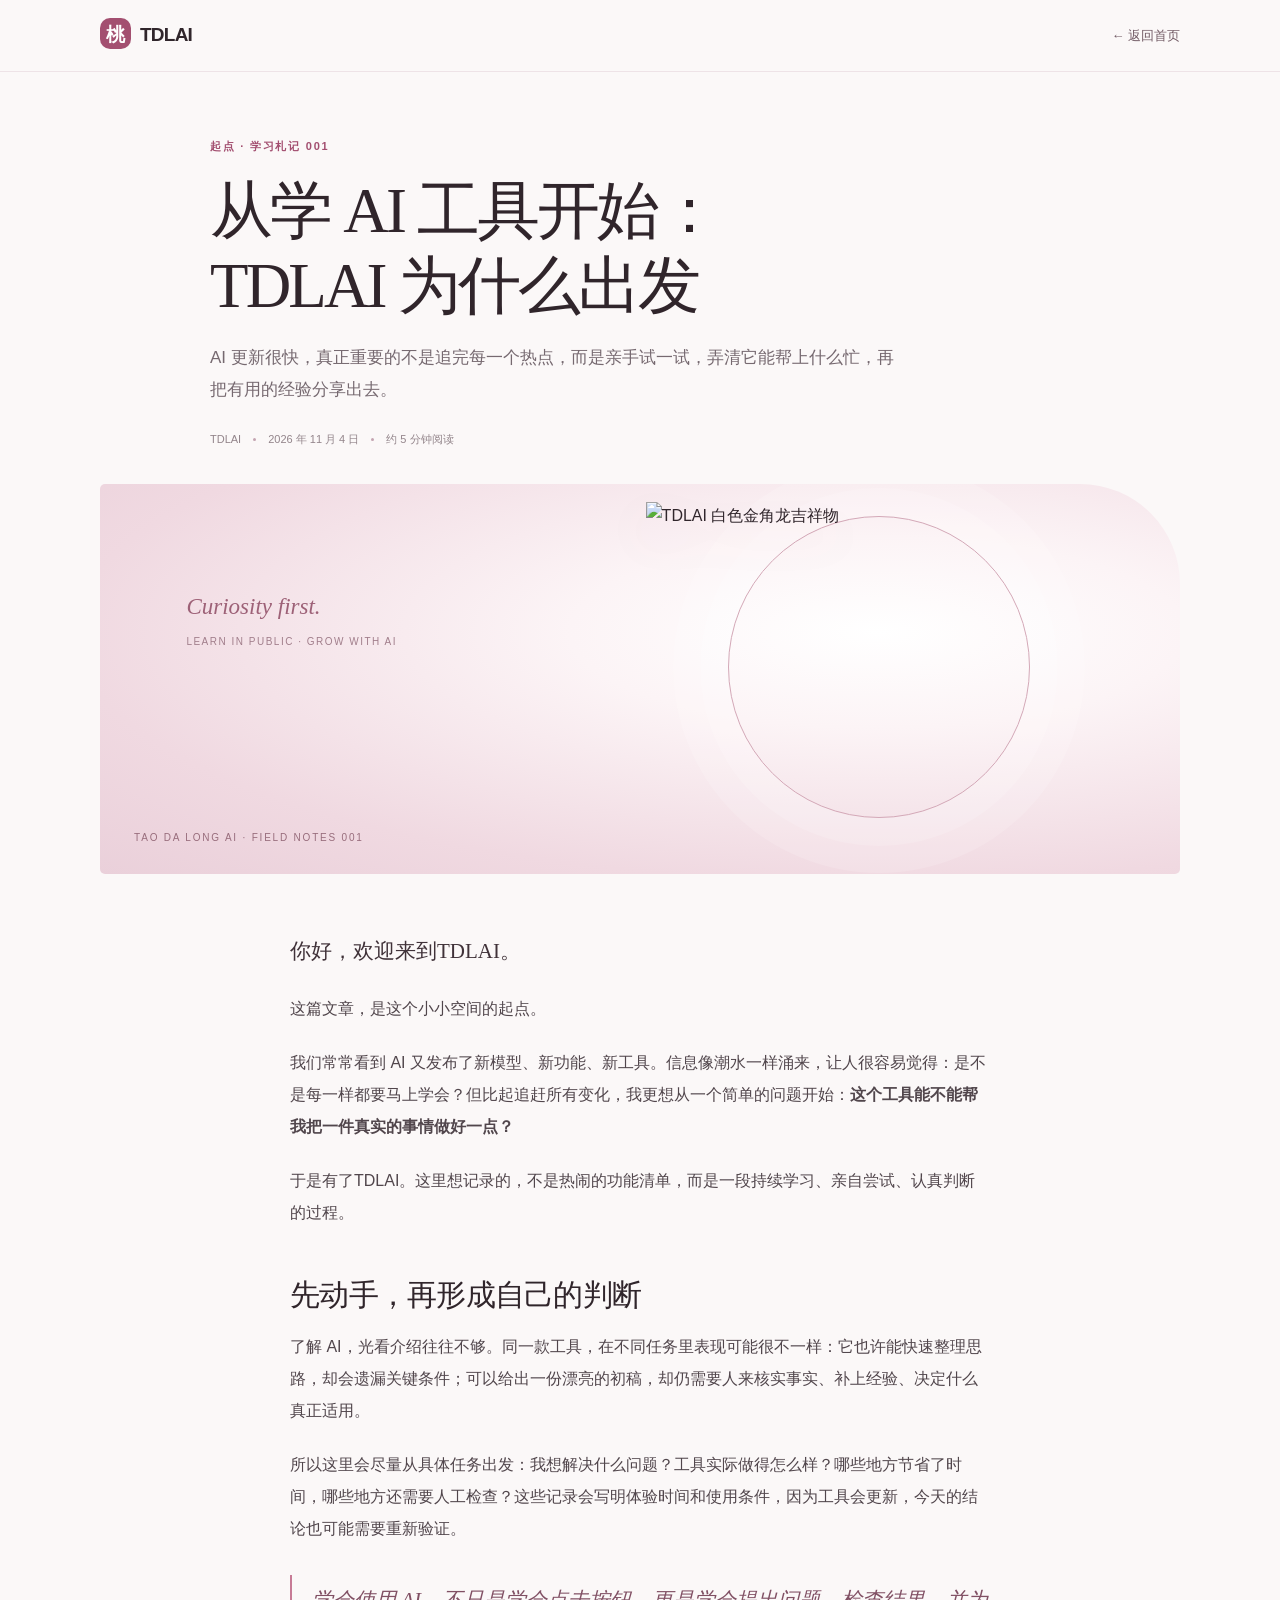
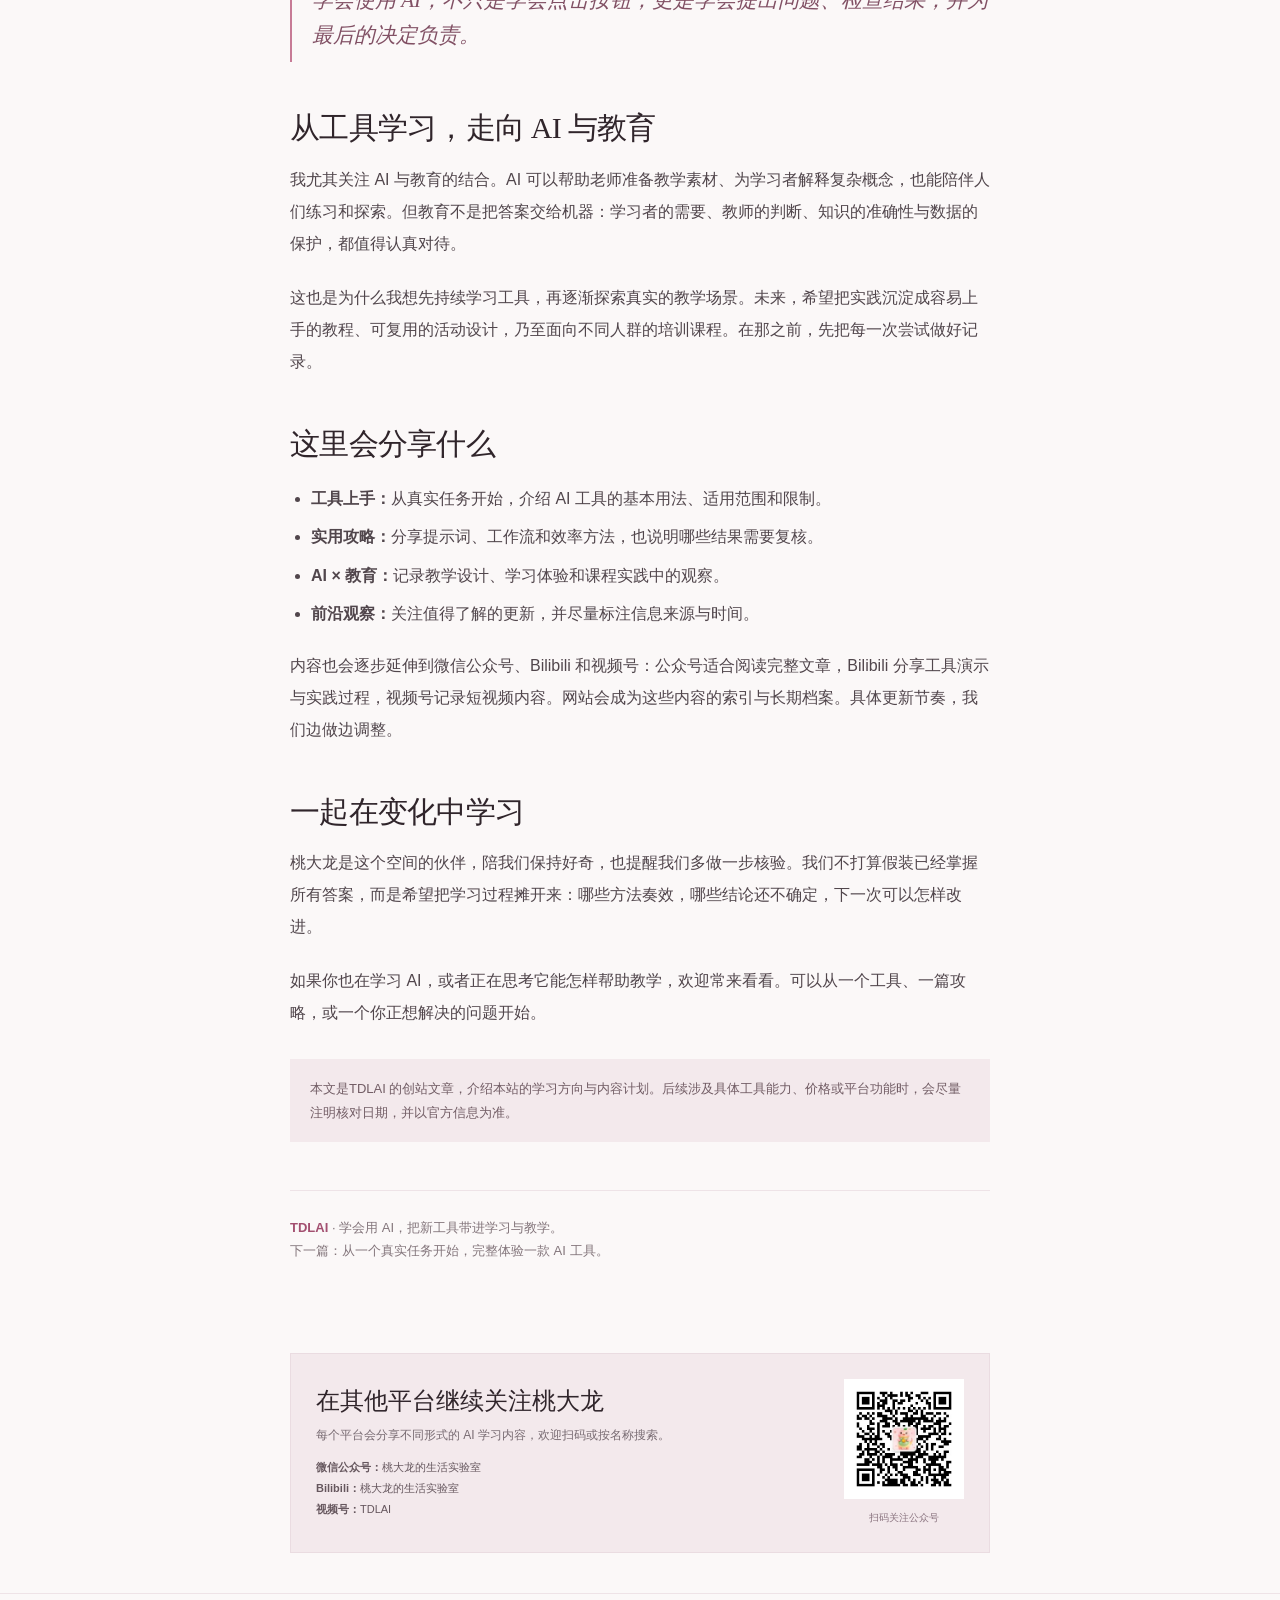
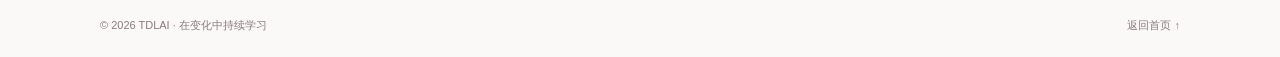
==== commit 50d1798f: "Remove deferred Feishu channel" ====
--- a/first-post.html
+++ b/first-post.html
@@ -42,7 +42,7 @@
       <div class="end"><strong>TDLAI</strong> · 学会用 AI，把新工具带进学习与教学。<br>下一篇：从一个真实任务开始，完整体验一款 AI 工具。</div>
     </article>
   </main>
-  <section class="media-footer" aria-label="关注桃大龙的其他平台"><div><h2>在其他平台继续关注桃大龙</h2><p>每个平台会分享不同形式的 AI 学习内容，欢迎扫码或按名称搜索。</p><div class="media-names"><strong>微信公众号：</strong>桃大龙的生活实验室<br><strong>Bilibili：</strong>桃大龙的生活实验室<br><strong>视频号：</strong>TDLAI<br><strong>飞书：</strong>学习资料与课程笔记</div></div><div><img src="[data-uri]" alt="微信公众号“桃大龙的生活实验室”二维码"><div class="qr-caption">扫码关注公众号</div></div></section>
+  <section class="media-footer" aria-label="关注桃大龙的其他平台"><div><h2>在其他平台继续关注桃大龙</h2><p>每个平台会分享不同形式的 AI 学习内容，欢迎扫码或按名称搜索。</p><div class="media-names"><strong>微信公众号：</strong>桃大龙的生活实验室<br><strong>Bilibili：</strong>桃大龙的生活实验室<br><strong>视频号：</strong>TDLAI<br></div></div><div><img src="[data-uri]" alt="微信公众号“桃大龙的生活实验室”二维码"><div class="qr-caption">扫码关注公众号</div></div></section>
   <footer><div class="wrap foot"><span>© 2026 TDLAI · 在变化中持续学习</span><a href="index.html">返回首页 ↑</a></div></footer>
 </body>
 </html>
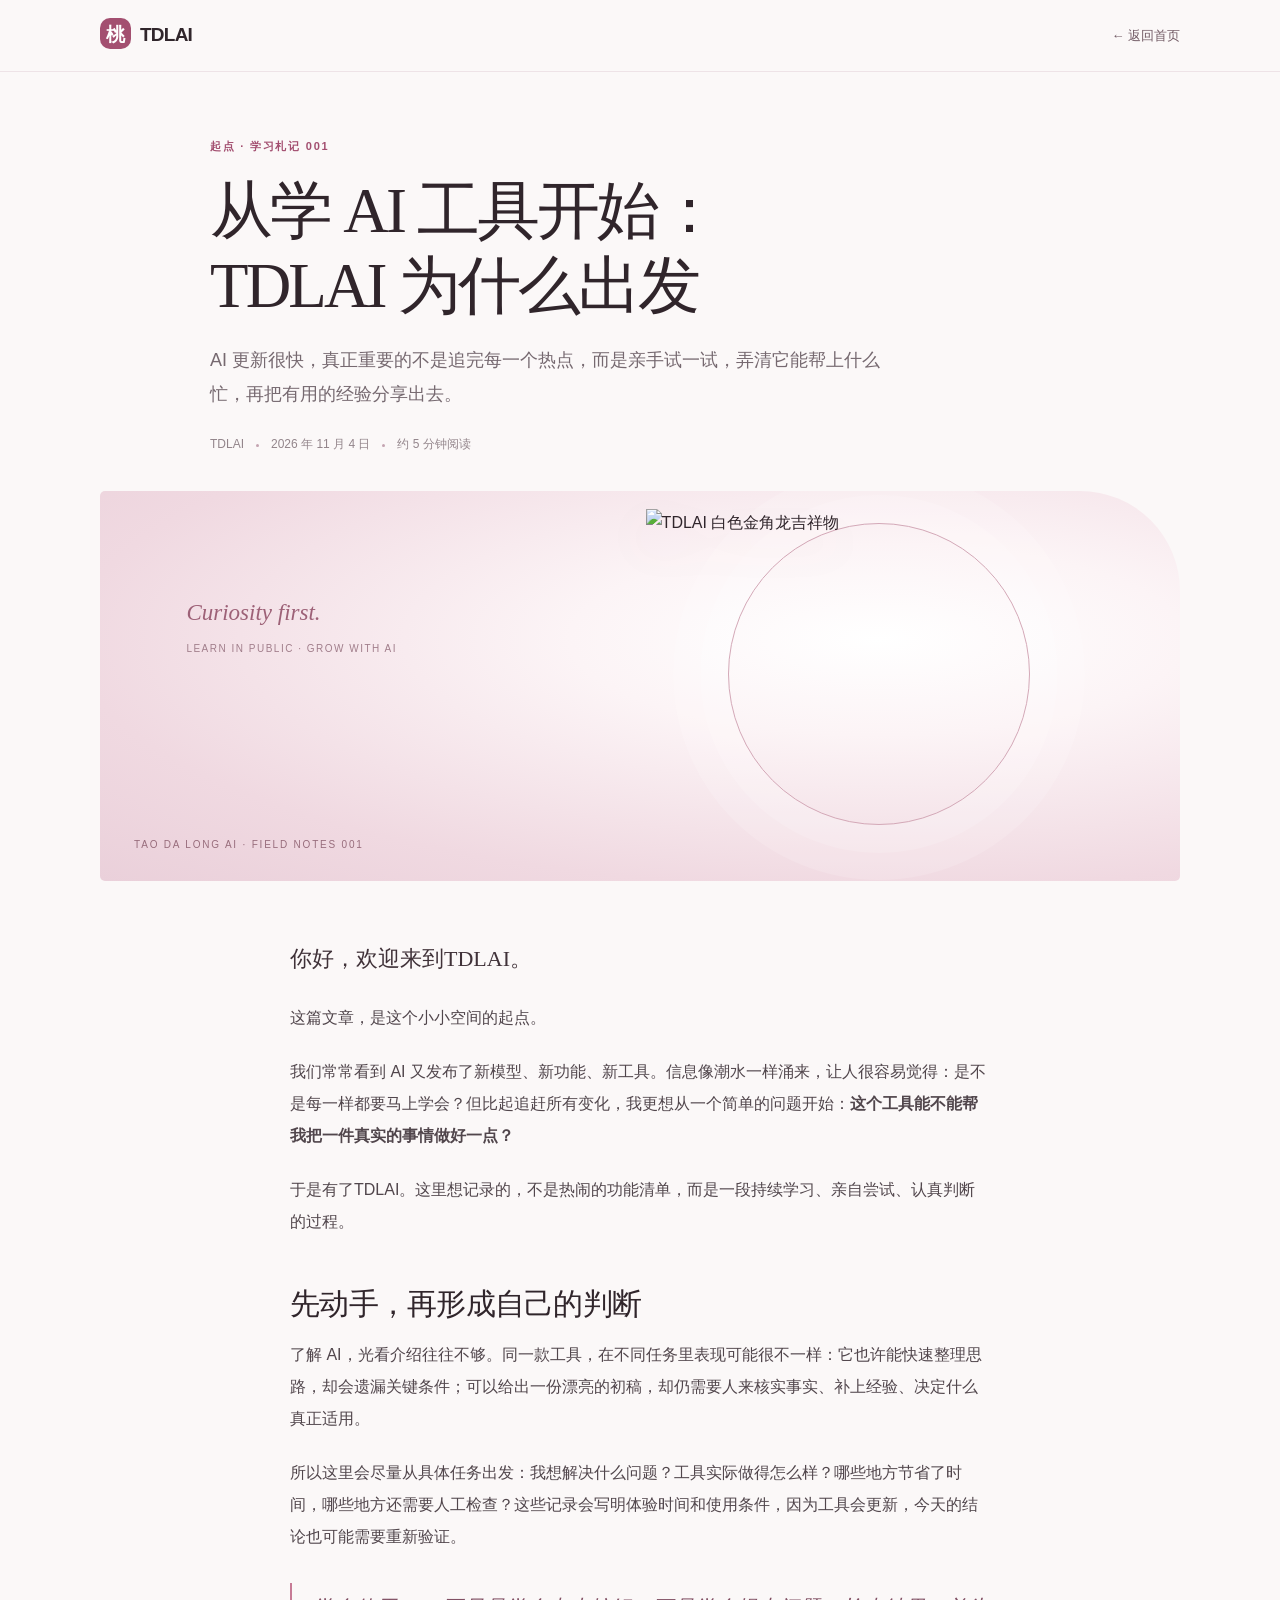
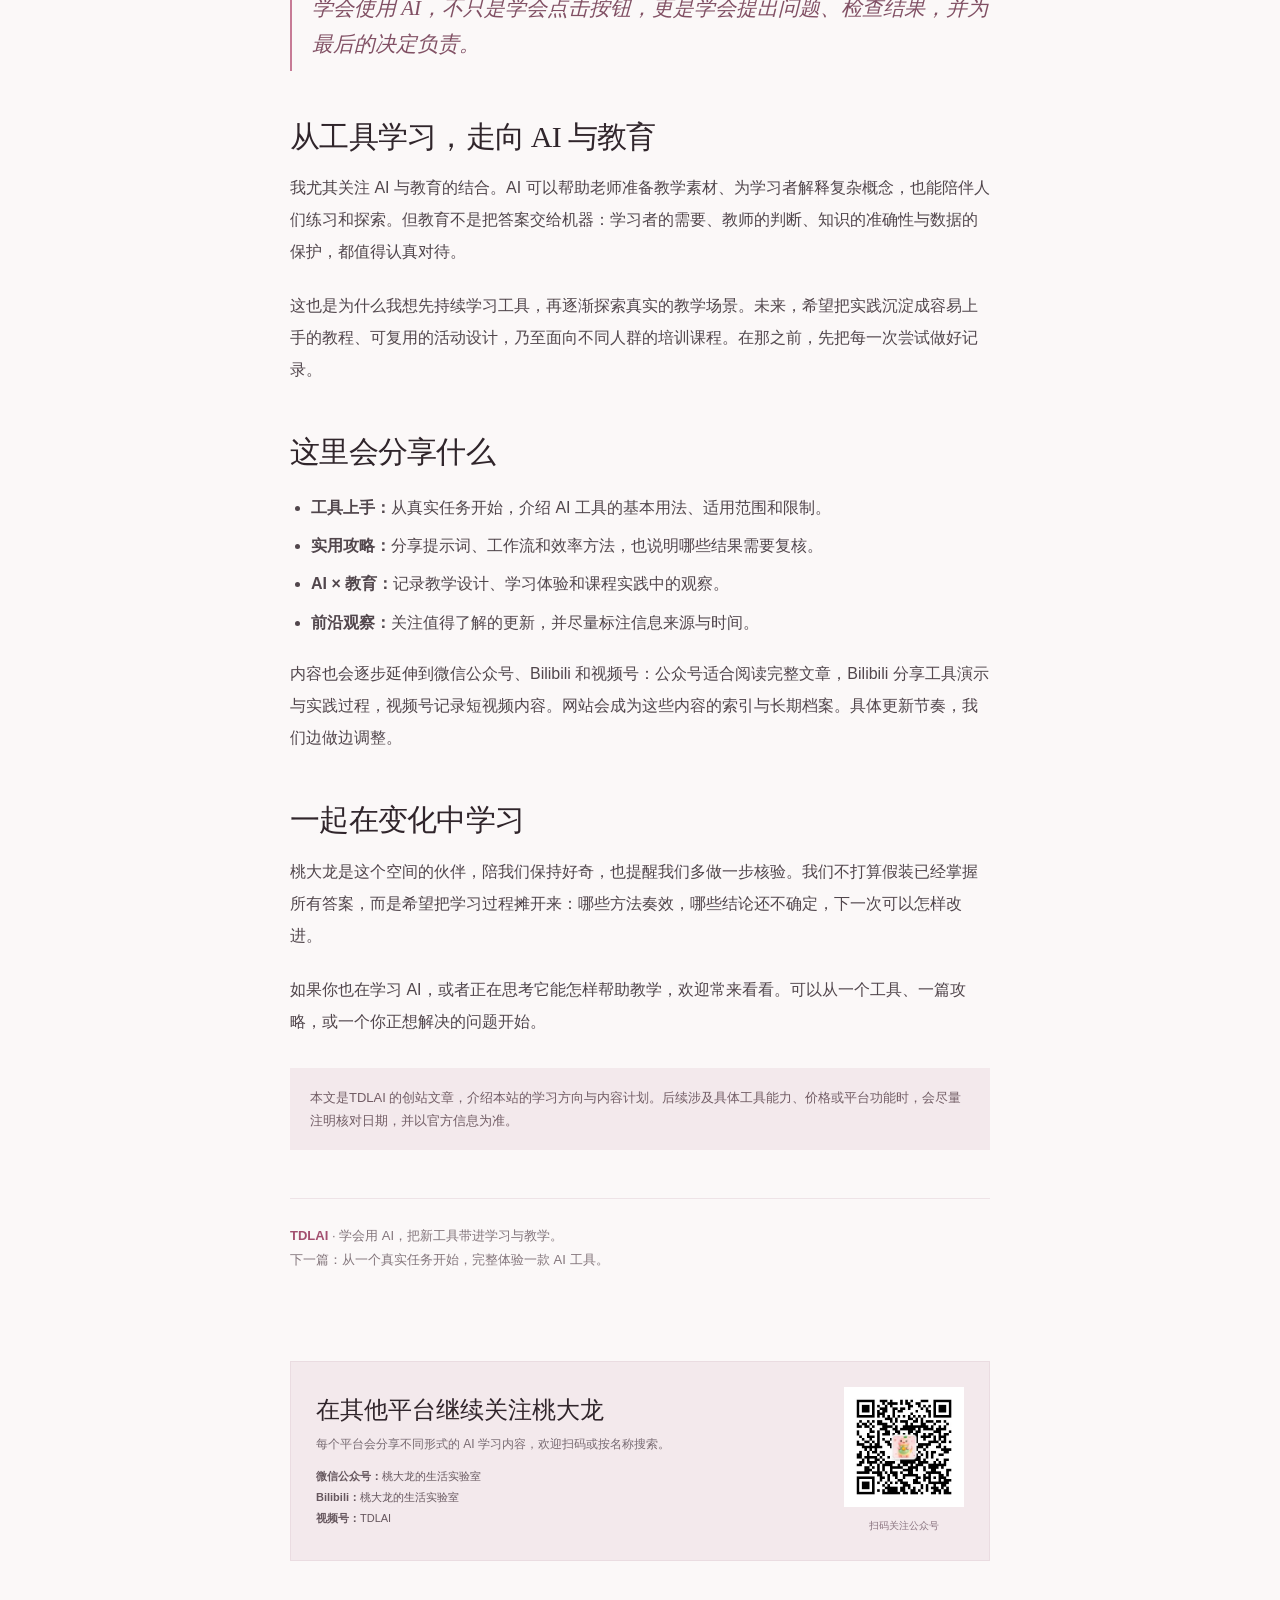
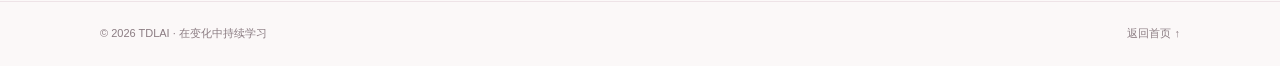
==== commit cfe47828: "Increase article reading typography" ====
--- a/first-post.html
+++ b/first-post.html
@@ -10,6 +10,8 @@
     :root{--ink:#30252b;--muted:#786b72;--paper:#fbf8f8;--rose:#a34f70;--line:#eee3e7;--serif:Georgia,"Songti SC",serif}*{box-sizing:border-box}body{margin:0;background:var(--paper);color:var(--ink);font-family:Inter,-apple-system,BlinkMacSystemFont,"Segoe UI","PingFang SC","Microsoft YaHei",sans-serif;line-height:1.8}a{color:inherit;text-decoration:none}.wrap{width:min(1080px,calc(100% - 40px));margin:auto}header{height:72px;border-bottom:1px solid var(--line);display:flex;align-items:center}.nav{display:flex;align-items:center;justify-content:space-between}.brand{font-weight:750;font-size:19px;letter-spacing:-.04em}.brand b{display:inline-grid;place-items:center;background:var(--rose);color:white;width:31px;height:31px;border-radius:10px;margin-right:9px}.back{color:#725b65;font-size:13px}.hero{padding:65px 0 35px;max-width:860px;margin:auto}.eyebrow{color:var(--rose);font-size:11px;font-weight:750;letter-spacing:.16em;text-transform:uppercase}.hero h1{font:500 clamp(38px,6vw,63px)/1.2 var(--serif);letter-spacing:-.045em;margin:17px 0 17px;max-width:800px}.dek{font-size:17px;color:#766970;max-width:690px;line-height:1.9}.meta{display:flex;gap:12px;align-items:center;color:#93858b;font-size:11px;margin-top:23px}.dot{height:3px;width:3px;border-radius:50%;background:#c4a4b1}.cover{height:390px;max-width:1080px;margin:0 auto 58px;border-radius:5px 100px 5px 5px;overflow:hidden;position:relative;background:radial-gradient(ellipse at 72% 38%,#fff 0,#fcf4f6 28%,#f0d9e1 73%,#ead0da 100%);display:flex;align-items:center;justify-content:center}.cover:before{content:"";position:absolute;width:300px;height:300px;border:1px solid #d4a9b8;border-radius:50%;right:150px;top:32px;box-shadow:0 0 0 28px #fff2,0 0 0 55px #fff2}.cover:after{content:"TAO DA LONG AI  ·  FIELD NOTES 001";position:absolute;left:34px;bottom:27px;font-size:10px;letter-spacing:.18em;color:#986d7c}.cover .mascot-cover{position:absolute;height:340px;width:340px;right:18%;top:18px;filter:drop-shadow(0 20px 22px #6f364719)}.cover-copy{position:absolute;left:8%;top:27%;font:italic 23px/1.5 var(--serif);color:#9d6177}.cover-copy small{display:block;font:10px sans-serif;letter-spacing:.15em;margin-top:12px;color:#a17e8b}.content{max-width:700px;margin:0 auto 90px}.content p{font-size:16px;line-height:2;margin:0 0 22px;color:#51464c}.content .lead{font:21px/1.85 var(--serif);color:#403239}.content h2{font:500 30px/1.35 var(--serif);letter-spacing:-.025em;margin:46px 0 15px}.content h3{font-size:17px;margin:27px 0 8px}.content ul{padding-left:21px;color:#51464c}.content li{padding:4px 0;line-height:1.9}.pull{border-left:2px solid #c77b96;padding:8px 0 8px 20px;margin:30px 0;font:italic 21px/1.7 var(--serif);color:#815064}.note{padding:18px 20px;background:#f3e9ec;color:#725d65;font-size:13px;line-height:1.8;margin:30px 0}.end{border-top:1px solid var(--line);margin-top:48px;padding-top:25px;color:#83757b;font-size:13px}.end strong{color:var(--rose)}footer{border-top:1px solid var(--line);padding:22px 0;color:#8b7c82;font-size:11px}.foot{display:flex;justify-content:space-between;gap:12px;flex-wrap:wrap}
     @media(max-width:650px){.wrap{width:calc(100% - 32px)}.hero{padding:46px 0 26px}.hero h1{font-size:40px}.dek{font-size:15px}.cover{height:290px;border-top-right-radius:70px;margin-bottom:42px}.cover .mascot-cover{width:255px;height:255px;right:4%;top:30px;object-fit:contain}.cover-copy{left:7%;top:23%;font-size:17px}.cover:before{width:210px;height:210px;right:55px;top:45px}.cover:after{left:17px;bottom:16px;font-size:8px}.content{margin-bottom:60px}.content p{font-size:15px}.content h2{font-size:27px}}
     .media-footer{max-width:700px;margin:50px auto 40px;padding:25px;background:#f3e9ec;border:1px solid #eadce1;display:grid;grid-template-columns:1fr auto;gap:20px;align-items:center}.media-footer h2{font:500 24px var(--serif);margin:0 0 8px}.media-footer p{font-size:12px!important;line-height:1.7!important;color:#786b72!important;margin:0 0 12px!important}.media-footer .media-names{font-size:11px;color:#66575e;line-height:1.9}.media-footer img{width:120px;height:120px;object-fit:contain;background:white;padding:5px}.media-footer .qr-caption{text-align:center;font-size:10px;color:#8b7580}@media(max-width:650px){.media-footer{grid-template-columns:1fr;padding:20px}.media-footer img{width:112px;height:112px}}
+\n  
+    .content p{font-size:17px;line-height:2}.content .lead{font-size:22px}.content li{font-size:16px}.hero .dek{font-size:18px}.meta{font-size:12px}@media(max-width:650px){.content p{font-size:16px}.content .lead{font-size:20px}.hero .dek{font-size:16px}}
 \n  </style>
 </head>
 <body>
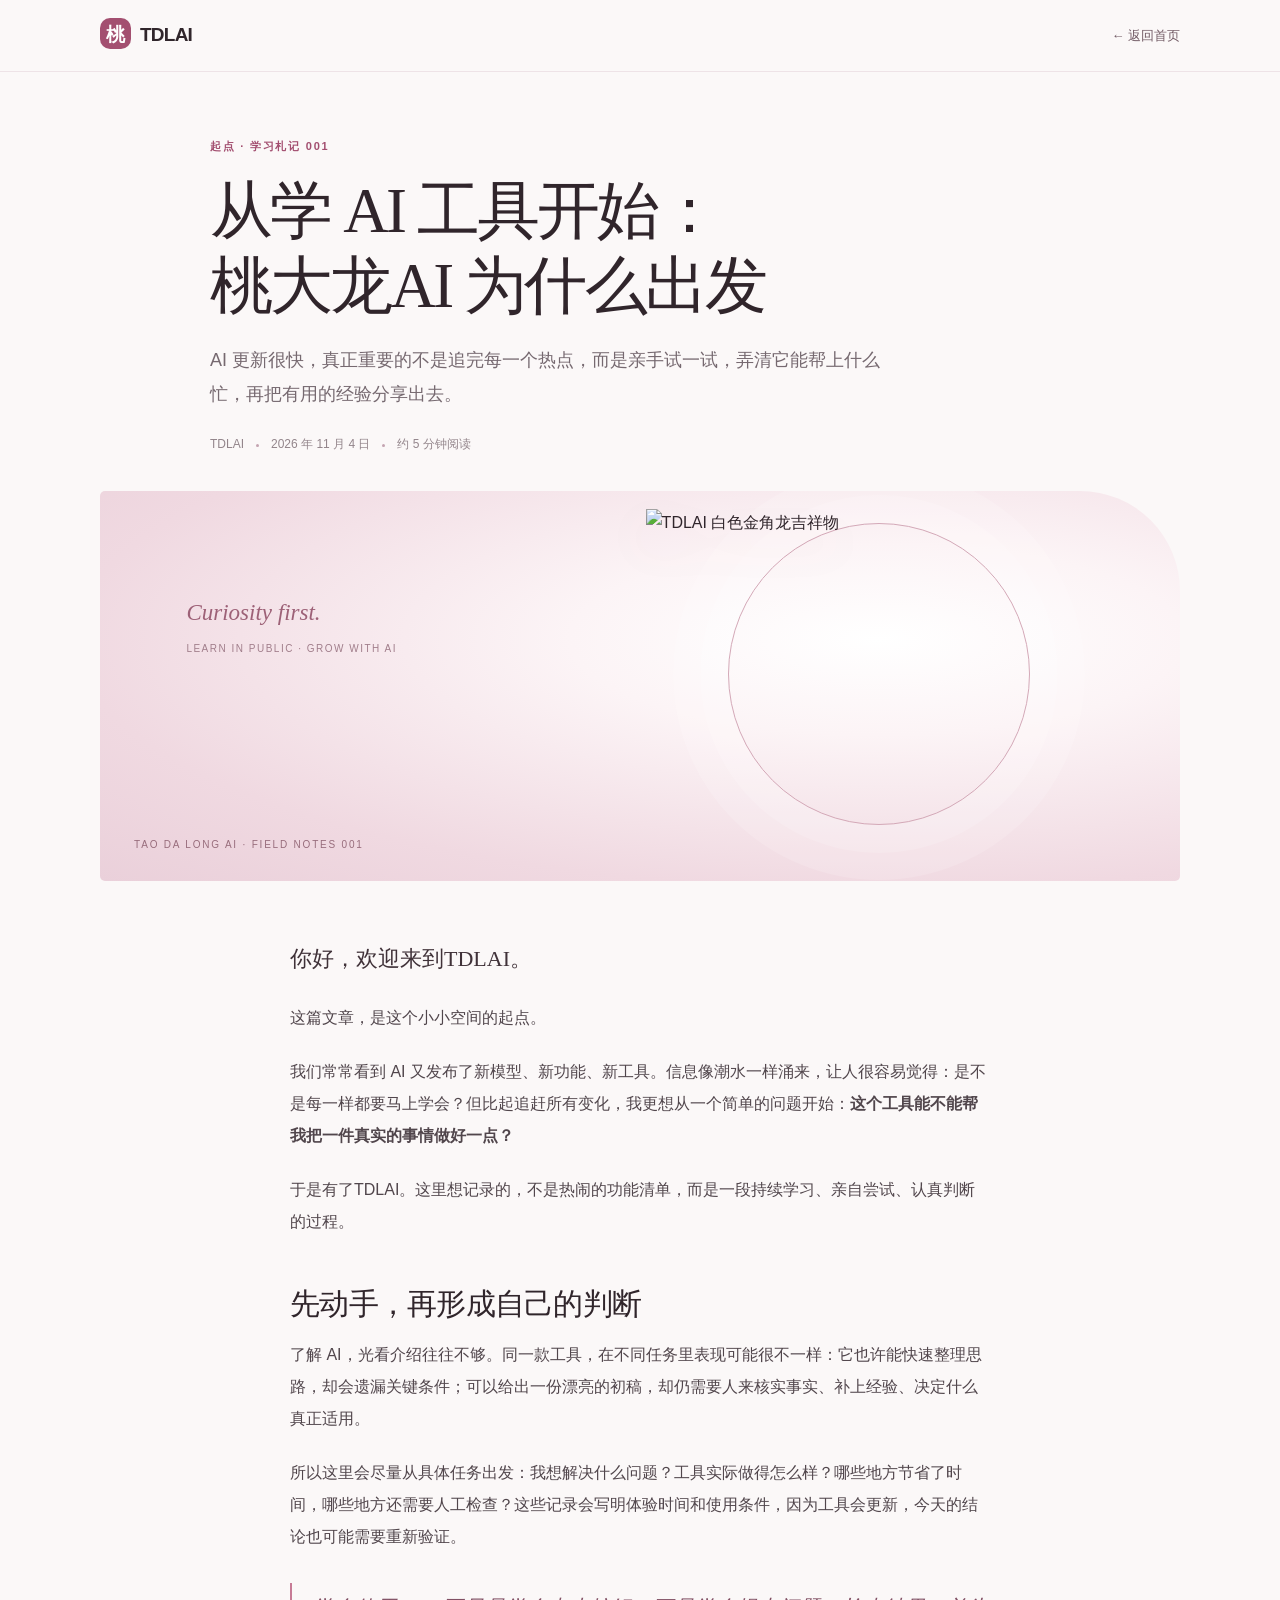
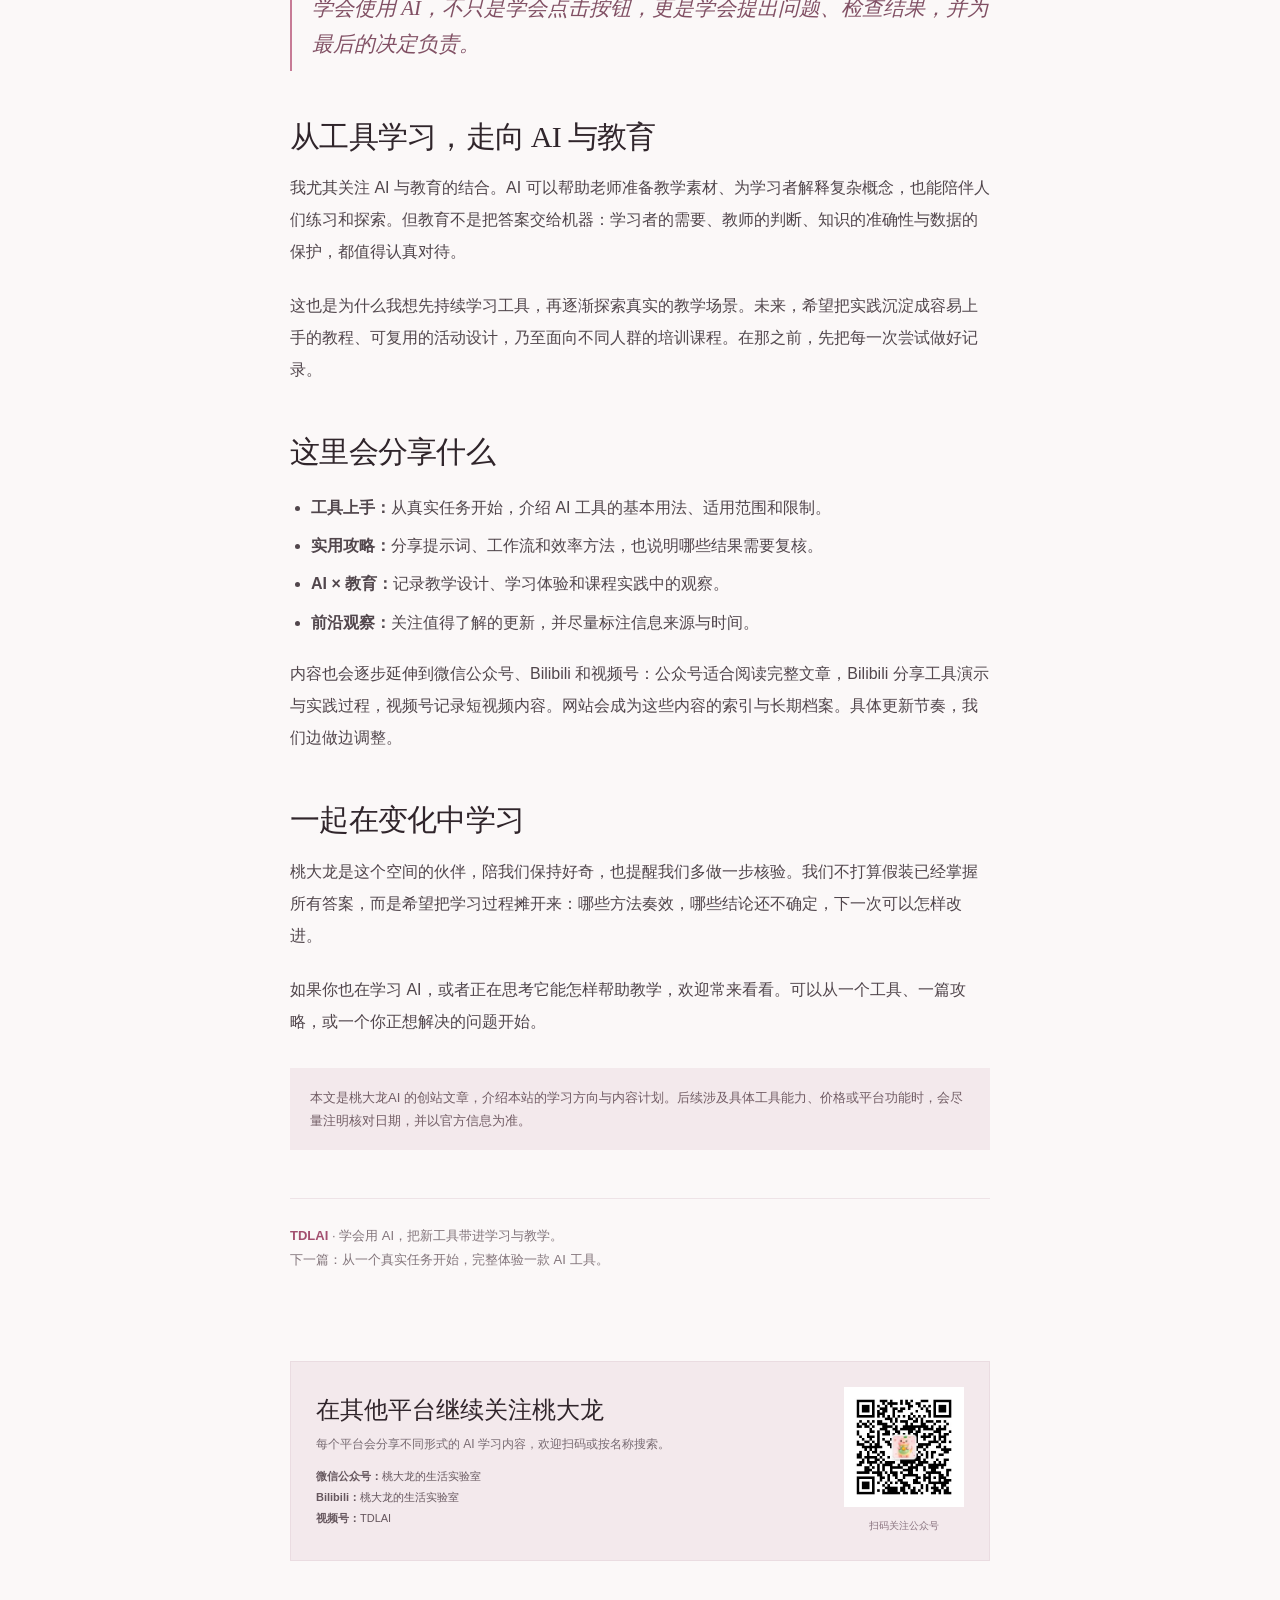
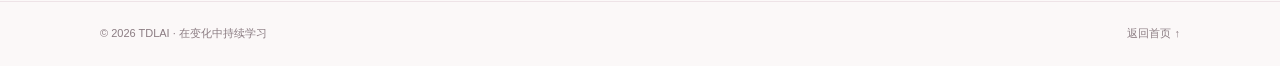
==== commit af4a1702: "Update first-post.html" ====
--- a/first-post.html
+++ b/first-post.html
@@ -5,7 +5,7 @@
   <meta name="viewport" content="width=device-width, initial-scale=1">
   <meta name="theme-color" content="#fbf8f8">
   <meta name="description" content="TDLAI 的第一篇文章：从学习 AI 工具开始，记录实践、判断与教育探索。">
-  <title>从学 AI 工具开始：TDLAI 为什么出发｜TDLAI</title>
+  <title>从学 AI 工具开始：桃大龙AI 为什么出发｜TDLAI</title>
   <style>
     :root{--ink:#30252b;--muted:#786b72;--paper:#fbf8f8;--rose:#a34f70;--line:#eee3e7;--serif:Georgia,"Songti SC",serif}*{box-sizing:border-box}body{margin:0;background:var(--paper);color:var(--ink);font-family:Inter,-apple-system,BlinkMacSystemFont,"Segoe UI","PingFang SC","Microsoft YaHei",sans-serif;line-height:1.8}a{color:inherit;text-decoration:none}.wrap{width:min(1080px,calc(100% - 40px));margin:auto}header{height:72px;border-bottom:1px solid var(--line);display:flex;align-items:center}.nav{display:flex;align-items:center;justify-content:space-between}.brand{font-weight:750;font-size:19px;letter-spacing:-.04em}.brand b{display:inline-grid;place-items:center;background:var(--rose);color:white;width:31px;height:31px;border-radius:10px;margin-right:9px}.back{color:#725b65;font-size:13px}.hero{padding:65px 0 35px;max-width:860px;margin:auto}.eyebrow{color:var(--rose);font-size:11px;font-weight:750;letter-spacing:.16em;text-transform:uppercase}.hero h1{font:500 clamp(38px,6vw,63px)/1.2 var(--serif);letter-spacing:-.045em;margin:17px 0 17px;max-width:800px}.dek{font-size:17px;color:#766970;max-width:690px;line-height:1.9}.meta{display:flex;gap:12px;align-items:center;color:#93858b;font-size:11px;margin-top:23px}.dot{height:3px;width:3px;border-radius:50%;background:#c4a4b1}.cover{height:390px;max-width:1080px;margin:0 auto 58px;border-radius:5px 100px 5px 5px;overflow:hidden;position:relative;background:radial-gradient(ellipse at 72% 38%,#fff 0,#fcf4f6 28%,#f0d9e1 73%,#ead0da 100%);display:flex;align-items:center;justify-content:center}.cover:before{content:"";position:absolute;width:300px;height:300px;border:1px solid #d4a9b8;border-radius:50%;right:150px;top:32px;box-shadow:0 0 0 28px #fff2,0 0 0 55px #fff2}.cover:after{content:"TAO DA LONG AI  ·  FIELD NOTES 001";position:absolute;left:34px;bottom:27px;font-size:10px;letter-spacing:.18em;color:#986d7c}.cover .mascot-cover{position:absolute;height:340px;width:340px;right:18%;top:18px;filter:drop-shadow(0 20px 22px #6f364719)}.cover-copy{position:absolute;left:8%;top:27%;font:italic 23px/1.5 var(--serif);color:#9d6177}.cover-copy small{display:block;font:10px sans-serif;letter-spacing:.15em;margin-top:12px;color:#a17e8b}.content{max-width:700px;margin:0 auto 90px}.content p{font-size:16px;line-height:2;margin:0 0 22px;color:#51464c}.content .lead{font:21px/1.85 var(--serif);color:#403239}.content h2{font:500 30px/1.35 var(--serif);letter-spacing:-.025em;margin:46px 0 15px}.content h3{font-size:17px;margin:27px 0 8px}.content ul{padding-left:21px;color:#51464c}.content li{padding:4px 0;line-height:1.9}.pull{border-left:2px solid #c77b96;padding:8px 0 8px 20px;margin:30px 0;font:italic 21px/1.7 var(--serif);color:#815064}.note{padding:18px 20px;background:#f3e9ec;color:#725d65;font-size:13px;line-height:1.8;margin:30px 0}.end{border-top:1px solid var(--line);margin-top:48px;padding-top:25px;color:#83757b;font-size:13px}.end strong{color:var(--rose)}footer{border-top:1px solid var(--line);padding:22px 0;color:#8b7c82;font-size:11px}.foot{display:flex;justify-content:space-between;gap:12px;flex-wrap:wrap}
     @media(max-width:650px){.wrap{width:calc(100% - 32px)}.hero{padding:46px 0 26px}.hero h1{font-size:40px}.dek{font-size:15px}.cover{height:290px;border-top-right-radius:70px;margin-bottom:42px}.cover .mascot-cover{width:255px;height:255px;right:4%;top:30px;object-fit:contain}.cover-copy{left:7%;top:23%;font-size:17px}.cover:before{width:210px;height:210px;right:55px;top:45px}.cover:after{left:17px;bottom:16px;font-size:8px}.content{margin-bottom:60px}.content p{font-size:15px}.content h2{font-size:27px}}
@@ -17,7 +17,7 @@
 <body>
   <header><div class="wrap nav"><a class="brand" href="index.html"><b>桃</b>TDLAI</a><a class="back" href="index.html">← 返回首页</a></div></header>
   <main>
-    <section class="hero wrap"><div class="eyebrow">起点 · 学习札记 001</div><h1>从学 AI 工具开始：<br>TDLAI 为什么出发</h1><p class="dek">AI 更新很快，真正重要的不是追完每一个热点，而是亲手试一试，弄清它能帮上什么忙，再把有用的经验分享出去。</p><div class="meta"><span>TDLAI</span><i class="dot"></i><time datetime="2026-11-04">2026 年 11 月 4 日</time><i class="dot"></i><span>约 5 分钟阅读</span></div></section>
+    <section class="hero wrap"><div class="eyebrow">起点 · 学习札记 001</div><h1>从学 AI 工具开始：<br>桃大龙AI 为什么出发</h1><p class="dek">AI 更新很快，真正重要的不是追完每一个热点，而是亲手试一试，弄清它能帮上什么忙，再把有用的经验分享出去。</p><div class="meta"><span>TDLAI</span><i class="dot"></i><time datetime="2026-11-04">2026 年 11 月 4 日</time><i class="dot"></i><span>约 5 分钟阅读</span></div></section>
     <figure class="cover" role="img" aria-label="桃大龙在柔和粉色的知识星球中探索 AI"><div class="cover-copy">Curiosity first.<small>LEARN IN PUBLIC · GROW WITH AI</small></div><img class="mascot-cover" src="[data-uri]: truncated output (original token count: 23319)
 Total output lines: 1
 
@@ -40,7 +40,7 @@
       <h2>一起在变化中学习</h2>
       <p>桃大龙是这个空间的伙伴，陪我们保持好奇，也提醒我们多做一步核验。我们不打算假装已经掌握所有答案，而是希望把学习过程摊开来：哪些方法奏效，哪些结论还不确定，下一次可以怎样改进。</p>
       <p>如果你也在学习 AI，或者正在思考它能怎样帮助教学，欢迎常来看看。可以从一个工具、一篇攻略，或一个你正想解决的问题开始。</p>
-      <div class="note">本文是TDLAI 的创站文章，介绍本站的学习方向与内容计划。后续涉及具体工具能力、价格或平台功能时，会尽量注明核对日期，并以官方信息为准。</div>
+      <div class="note">本文是桃大龙AI 的创站文章，介绍本站的学习方向与内容计划。后续涉及具体工具能力、价格或平台功能时，会尽量注明核对日期，并以官方信息为准。</div>
       <div class="end"><strong>TDLAI</strong> · 学会用 AI，把新工具带进学习与教学。<br>下一篇：从一个真实任务开始，完整体验一款 AI 工具。</div>
     </article>
   </main>
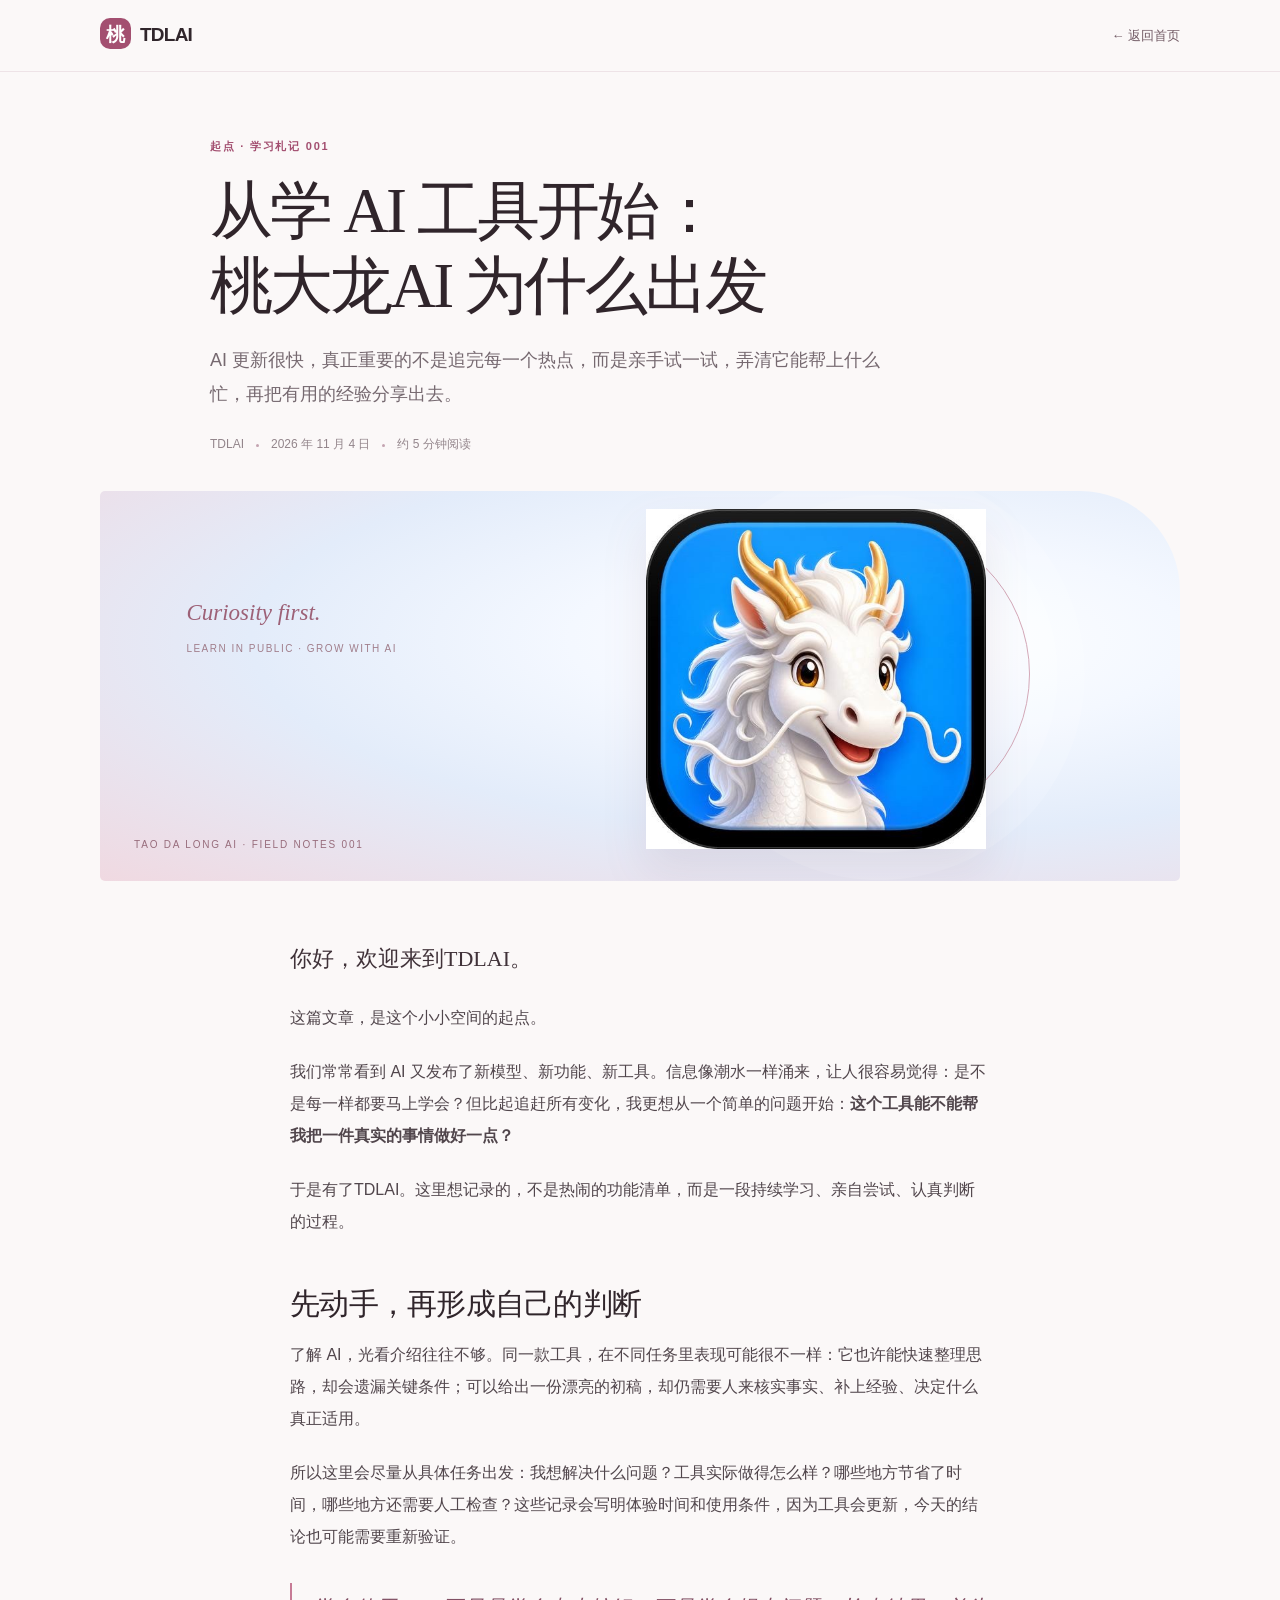
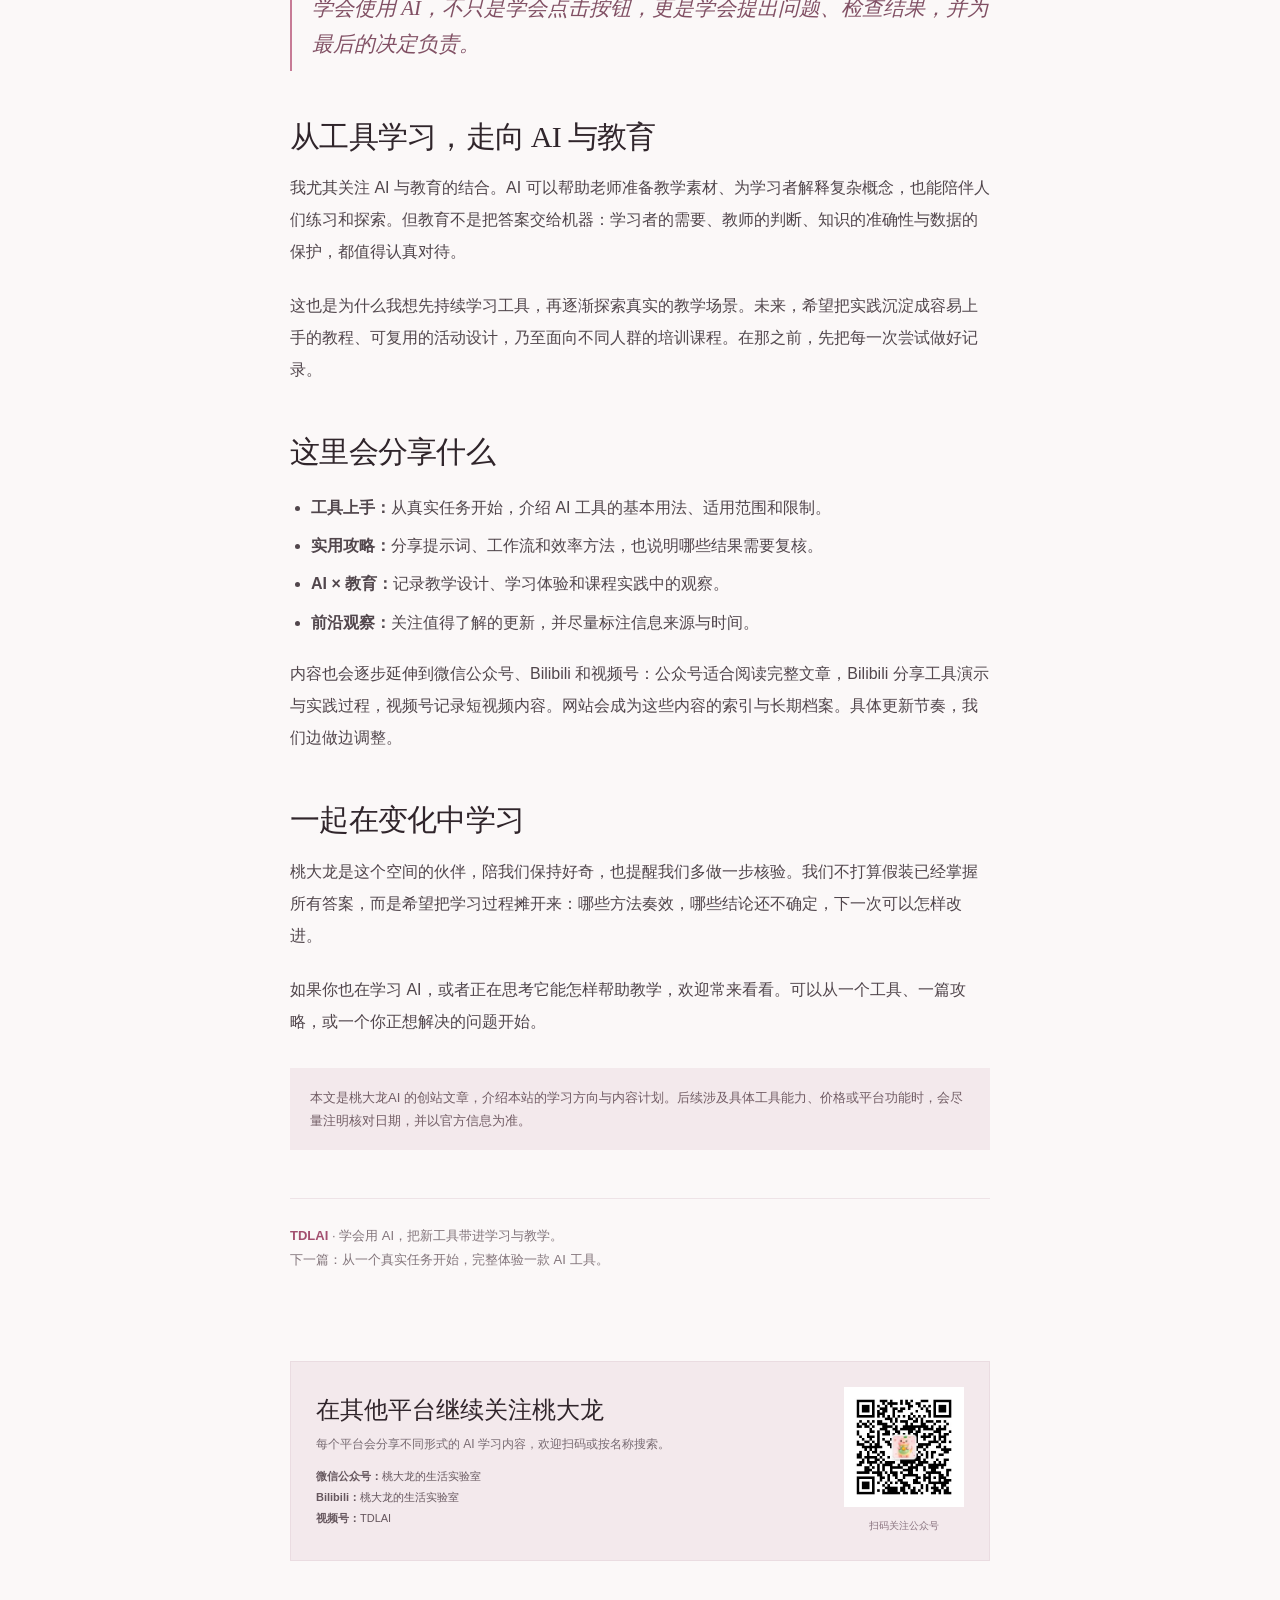
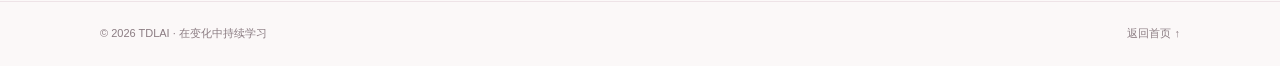
==== commit 0ce2cba9: "Repair mascot image in first article" ====
--- a/first-post.html
+++ b/first-post.html
@@ -7,7 +7,7 @@
   <meta name="description" content="TDLAI 的第一篇文章：从学习 AI 工具开始，记录实践、判断与教育探索。">
   <title>从学 AI 工具开始：桃大龙AI 为什么出发｜TDLAI</title>
   <style>
-    :root{--ink:#30252b;--muted:#786b72;--paper:#fbf8f8;--rose:#a34f70;--line:#eee3e7;--serif:Georgia,"Songti SC",serif}*{box-sizing:border-box}body{margin:0;background:var(--paper);color:var(--ink);font-family:Inter,-apple-system,BlinkMacSystemFont,"Segoe UI","PingFang SC","Microsoft YaHei",sans-serif;line-height:1.8}a{color:inherit;text-decoration:none}.wrap{width:min(1080px,calc(100% - 40px));margin:auto}header{height:72px;border-bottom:1px solid var(--line);display:flex;align-items:center}.nav{display:flex;align-items:center;justify-content:space-between}.brand{font-weight:750;font-size:19px;letter-spacing:-.04em}.brand b{display:inline-grid;place-items:center;background:var(--rose);color:white;width:31px;height:31px;border-radius:10px;margin-right:9px}.back{color:#725b65;font-size:13px}.hero{padding:65px 0 35px;max-width:860px;margin:auto}.eyebrow{color:var(--rose);font-size:11px;font-weight:750;letter-spacing:.16em;text-transform:uppercase}.hero h1{font:500 clamp(38px,6vw,63px)/1.2 var(--serif);letter-spacing:-.045em;margin:17px 0 17px;max-width:800px}.dek{font-size:17px;color:#766970;max-width:690px;line-height:1.9}.meta{display:flex;gap:12px;align-items:center;color:#93858b;font-size:11px;margin-top:23px}.dot{height:3px;width:3px;border-radius:50%;background:#c4a4b1}.cover{height:390px;max-width:1080px;margin:0 auto 58px;border-radius:5px 100px 5px 5px;overflow:hidden;position:relative;background:radial-gradient(ellipse at 72% 38%,#fff 0,#fcf4f6 28%,#f0d9e1 73%,#ead0da 100%);display:flex;align-items:center;justify-content:center}.cover:before{content:"";position:absolute;width:300px;height:300px;border:1px solid #d4a9b8;border-radius:50%;right:150px;top:32px;box-shadow:0 0 0 28px #fff2,0 0 0 55px #fff2}.cover:after{content:"TAO DA LONG AI  ·  FIELD NOTES 001";position:absolute;left:34px;bottom:27px;font-size:10px;letter-spacing:.18em;color:#986d7c}.cover .mascot-cover{position:absolute;height:340px;width:340px;right:18%;top:18px;filter:drop-shadow(0 20px 22px #6f364719)}.cover-copy{position:absolute;left:8%;top:27%;font:italic 23px/1.5 var(--serif);color:#9d6177}.cover-copy small{display:block;font:10px sans-serif;letter-spacing:.15em;margin-top:12px;color:#a17e8b}.content{max-width:700px;margin:0 auto 90px}.content p{font-size:16px;line-height:2;margin:0 0 22px;color:#51464c}.content .lead{font:21px/1.85 var(--serif);color:#403239}.content h2{font:500 30px/1.35 var(--serif);letter-spacing:-.025em;margin:46px 0 15px}.content h3{font-size:17px;margin:27px 0 8px}.content ul{padding-left:21px;color:#51464c}.content li{padding:4px 0;line-height:1.9}.pull{border-left:2px solid #c77b96;padding:8px 0 8px 20px;margin:30px 0;font:italic 21px/1.7 var(--serif);color:#815064}.note{padding:18px 20px;background:#f3e9ec;color:#725d65;font-size:13px;line-height:1.8;margin:30px 0}.end{border-top:1px solid var(--line);margin-top:48px;padding-top:25px;color:#83757b;font-size:13px}.end strong{color:var(--rose)}footer{border-top:1px solid var(--line);padding:22px 0;color:#8b7c82;font-size:11px}.foot{display:flex;justify-content:space-between;gap:12px;flex-wrap:wrap}
+    :root{--ink:#30252b;--muted:#786b72;--paper:#fbf8f8;--rose:#a34f70;--line:#eee3e7;--serif:Georgia,"Songti SC",serif}*{box-sizing:border-box}body{margin:0;background:var(--paper);color:var(--ink);font-family:Inter,-apple-system,BlinkMacSystemFont,"Segoe UI","PingFang SC","Microsoft YaHei",sans-serif;line-height:1.8}a{color:inherit;text-decoration:none}.wrap{width:min(1080px,calc(100% - 40px));margin:auto}header{height:72px;border-bottom:1px solid var(--line);display:flex;align-items:center}.nav{display:flex;align-items:center;justify-content:space-between}.brand{font-weight:750;font-size:19px;letter-spacing:-.04em}.brand b{display:inline-grid;place-items:center;background:var(--rose);color:white;width:31px;height:31px;border-radius:10px;margin-right:9px}.back{color:#725b65;font-size:13px}.hero{padding:65px 0 35px;max-width:860px;margin:auto}.eyebrow{color:var(--rose);font-size:11px;font-weight:750;letter-spacing:.16em;text-transform:uppercase}.hero h1{font:500 clamp(38px,6vw,63px)/1.2 var(--serif);letter-spacing:-.045em;margin:17px 0 17px;max-width:800px}.dek{font-size:17px;color:#766970;max-width:690px;line-height:1.9}.meta{display:flex;gap:12px;align-items:center;color:#93858b;font-size:11px;margin-top:23px}.dot{height:3px;width:3px;border-radius:50%;background:#c4a4b1}.cover{height:390px;max-width:1080px;margin:0 auto 58px;border-radius:5px 100px 5px 5px;overflow:hidden;position:relative;background:radial-gradient(ellipse at 72% 38%,#fff 0,#f4f8ff 28%,#e3ecfa 57%,#f0d9e1 100%);display:flex;align-items:center;justify-content:center}.cover:before{content:"";position:absolute;width:300px;height:300px;border:1px solid #d4a9b8;border-radius:50%;right:150px;top:32px;box-shadow:0 0 0 28px #fff2,0 0 0 55px #fff2}.cover:after{content:"TAO DA LONG AI  ·  FIELD NOTES 001";position:absolute;left:34px;bottom:27px;font-size:10px;letter-spacing:.18em;color:#986d7c}.cover .mascot-cover{position:absolute;height:340px;width:340px;right:18%;top:18px;filter:drop-shadow(0 20px 22px #6f364719)}.cover-copy{position:absolute;left:8%;top:27%;font:italic 23px/1.5 var(--serif);color:#9d6177}.cover-copy small{display:block;font:10px sans-serif;letter-spacing:.15em;margin-top:12px;color:#a17e8b}.content{max-width:700px;margin:0 auto 90px}.content p{font-size:16px;line-height:2;margin:0 0 22px;color:#51464c}.content .lead{font:21px/1.85 var(--serif);color:#403239}.content h2{font:500 30px/1.35 var(--serif);letter-spacing:-.025em;margin:46px 0 15px}.content h3{font-size:17px;margin:27px 0 8px}.content ul{padding-left:21px;color:#51464c}.content li{padding:4px 0;line-height:1.9}.pull{border-left:2px solid #c77b96;padding:8px 0 8px 20px;margin:30px 0;font:italic 21px/1.7 var(--serif);color:#815064}.note{padding:18px 20px;background:#f3e9ec;color:#725d65;font-size:13px;line-height:1.8;margin:30px 0}.end{border-top:1px solid var(--line);margin-top:48px;padding-top:25px;color:#83757b;font-size:13px}.end strong{color:var(--rose)}footer{border-top:1px solid var(--line);padding:22px 0;color:#8b7c82;font-size:11px}.foot{display:flex;justify-content:space-between;gap:12px;flex-wrap:wrap}
     @media(max-width:650px){.wrap{width:calc(100% - 32px)}.hero{padding:46px 0 26px}.hero h1{font-size:40px}.dek{font-size:15px}.cover{height:290px;border-top-right-radius:70px;margin-bottom:42px}.cover .mascot-cover{width:255px;height:255px;right:4%;top:30px;object-fit:contain}.cover-copy{left:7%;top:23%;font-size:17px}.cover:before{width:210px;height:210px;right:55px;top:45px}.cover:after{left:17px;bottom:16px;font-size:8px}.content{margin-bottom:60px}.content p{font-size:15px}.content h2{font-size:27px}}
     .media-footer{max-width:700px;margin:50px auto 40px;padding:25px;background:#f3e9ec;border:1px solid #eadce1;display:grid;grid-template-columns:1fr auto;gap:20px;align-items:center}.media-footer h2{font:500 24px var(--serif);margin:0 0 8px}.media-footer p{font-size:12px!important;line-height:1.7!important;color:#786b72!important;margin:0 0 12px!important}.media-footer .media-names{font-size:11px;color:#66575e;line-height:1.9}.media-footer img{width:120px;height:120px;object-fit:contain;background:white;padding:5px}.media-footer .qr-caption{text-align:center;font-size:10px;color:#8b7580}@media(max-width:650px){.media-footer{grid-template-columns:1fr;padding:20px}.media-footer img{width:112px;height:112px}}
 \n  
@@ -18,10 +18,7 @@
   <header><div class="wrap nav"><a class="brand" href="index.html"><b>桃</b>TDLAI</a><a class="back" href="index.html">← 返回首页</a></div></header>
   <main>
     <section class="hero wrap"><div class="eyebrow">起点 · 学习札记 001</div><h1>从学 AI 工具开始：<br>桃大龙AI 为什么出发</h1><p class="dek">AI 更新很快，真正重要的不是追完每一个热点，而是亲手试一试，弄清它能帮上什么忙，再把有用的经验分享出去。</p><div class="meta"><span>TDLAI</span><i class="dot"></i><time datetime="2026-11-04">2026 年 11 月 4 日</time><i class="dot"></i><span>约 5 分钟阅读</span></div></section>
-    <figure class="cover" role="img" aria-label="桃大龙在柔和粉色的知识星球中探索 AI"><div class="cover-copy">Curiosity first.<small>LEARN IN PUBLIC · GROW WITH AI</small></div><img class="mascot-cover" src="[data-uri]: truncated output (original token count: 23319)
-Total output lines: 1
-
-/9j/4AAQSkZJRgABAQAASABIAAD/4QBMRXhpZgAATU0AKgAAAAgAAYdpAAQAAAABAAAAGgAAAAAAA6ABAAMAAAABAAEAAKACAAQAAAABAAACAKADAAQAAAABAAACAAAAAAD/wAARCAIAAgADASIAAhEBAxEB/8QAHwAAAQUBAQEBAQEAAAAAAAAAAAECAwQFBgcICQoL/[base64]/8QAHwEAAwEBAQEBAQEBAQAAAAAAAAECAwQFBgcICQoL/[base64]/9sAQwABAQEBAQECAQECAwICAgMEAwMDAwQFBAQEBAQFBgUFBQUFBQYGBgYGBgYGBwcHBwcHCQkJCQkKCgoKCgoKCgoK/9sAQwEBAgICAgIEAgIECgcGBwoKCgoKCgoKCgoKCgoKCgoKCgoKCgoKCgoKCgoKCgoKCgoKCgoKCgoKCgoKCgoKCgoK/90ABAAg/9oADAMBAAIRAxEAPwD+/iiiigAooooAKKKKACiuT8Q+ItA8LaPc+JPFV7Bpmn2Eck891cyJFDBGBnzJZJcCMfXiv5ov25P+DlP4FfBy1u/Dv7IVjD45vogY/wDhI9TeW28PRynH+px/pmoY5/1PlRf9NqAP6atZ1jSPD+l3Gta5cw2dpbR+ZNPO4ijRB3kkPA/Ovxy/aF/4Lxf8E+vgDcz6D4f8RXPxH1e0D+ZaeEIRqMUZH/PW/mmgsgP+3iv8/r9sv/grP+0l+1/qks/xi8W3/i238z93Yz/6FocH/XLSYf3P/babzpq/MjxV8TvHHjD9xrmpTfZ/+eEf7qKP/tjTA/tj/aI/4Opvi0rzWHwX8JeGfB8C/u/M1q5utevifeGx+zwRf9/pa/HL4vf8HBn7eXxHk+z33xX8SR2//LODQ4bDQI/+/wBZw+f/AOR6/nx87/P+TR53+f8AJpAfoB48/wCChHxw+JMsk/jjXNe1+SX/AJaa1r2qXv8A6Omr5/1H44z6lL58/hzR5JP+m8Msn/tavn/zv8/5NHnf5/yadmB7h/wuf/qWdE/8A/8A69L/AMLnP/QsaJ/4B/8A22vDvO/z/k0ed/n/ACaLMD3D/hc//Us6J/4Df/Wo/wCFz/8AUs6J/wCAf/168P8AO/z/AJNHnf5/yaQ7M9w/4XP/ANSzon/gH/8AXpf+Fzn/AKFjRP8AwD/+214d53+f8mjzv8/5NAj3D/hc/wD1LOif+Af/ANej/hc//Us6J/4B/wD168P87/P+TR53+f8AJoA9w/4XP/1LOif+Af8A9ej/AIXP/wBSzon/AIB//Xrw/wA7/P8Ak0ed/n/JoA9w/wCFz/8AUs6J/wCAf/16X/hc5/6FjRP/AAD/APtteHed/n/Jo87/AD/k0Ae4f8Ln/wCpZ0T/AMA//r0f8Ln/AOpZ0T/wG/8ArV4f53+f8mjzv8/5NAHuH/C5/wDqWdE/8A//AK9H/C5/+pZ0T/wD/wDr14f53+f8mjzv8/5NAHuH/C5/+pZ0T/wD/wDr0f8AC5/+pZ0T/wAA/wD69eH+d/n/ACaPO/z/AJNAHuH/AAuf/qWdE/8AAP8A+vR/wuf/AKlnRP8AwD/+vXh/nf5/yaPO/wA/5NAHuP8Awuc/9Cxon/gH/wDbaP8Ahc5/6FjRP/AP/wC214d53+f8mjzv8/5NAHuH/C5/+pZ0T/wD/wDr0f8AC5/+pZ0T/wAA/wD69eH+d/n/ACaPO/z/AJNAHuH/AAuf/qWdE/8AAP8A+vR/wuf/AKlnRP8AwD/+vXh/nf5/yaPO/wA/5NAHuH/C5/8AqWdE/wDAP/69H/C5/wDqWdE/8A//AK9eH+d/n/Jo87/P+TQB7h/wuf8A6lnRP/AP/wCvR/wuf/qWdE/8A/8A69eH+d/n/Jo87/P+TQB7h/wuf/qWdE/8A/8A69H/AAuf/qWdE/8AAP8A+vXh/nf5/wAmjzv8/wCTQB7h/wALn/6lnRP/AAD/APr0f8Ln/wCpZ0T/AMA//r14f53+f8mjzv8AP+TQOzPcf+Fzn/oWNE/8A/8A7bSf8Ln/AOpZ0T/wD/8Ar14f53+f8mjzv8/5NOzEfQGnfHGfTZfPg8OaPHJ/0whlj/8Aa1fQHgP/AIKEfHD4bSxz+B9c17QJIv8AlpouvapZf+iZq/P/AM7/AD/k0ed/n/JoswP6DvhB/wAHBv7eXw4kjt7H4r+JJLc8SQa5DYa/H/3+vIfP/wDI9fsb+zx/wdTfFlriDT/jR4S8M+MLdv3fmaLc3WgX4PqIb77RBL/3+ir+GTzv8/5NHnf5/wAmkB/q6fs9f8F4v+CfXx+uYNB8QeIrn4cavdhPLtPF8I06KQn/AJ5X8M09kR/28V+xujaxpHiDS7fWtDuYby0uY/MhngcSxuh7xyDg/nX+Jt4V+J3jjwh+40PUpvs//PCT95F/35r9L/2NP+Cs37SX7IGqRzfB/wAW3/g638zzJLGD/TdDuP8ArrpM37n/ALbQ+VNTA/1uaK/l2/Yb/wCDlL4E/GO1s/Dn7XtjD4Fv5cRf8JJpjy3Ph6eUZ/1uc3mn54H74Sw/9Nq/pd8PeItA8U6PbeJPCt7Bqen38cc8F1bSJLDPGRnzIpIsiQfTikB1lFFFABRRRQAUUUUAf//Q/v4ooooAKKKKACvza/bz/wCCk37N/wDwT88FJqHxPvH1LxPqFvJJofhiwdH1HUOeZcHPk2ikfvruY+UvT95LiM/GP/BXv/gsj4I/YI0Sb4V/CNrTxB8ULm2MzxzPvsdCt263eokHmXH/AB7WYPmynk+XFgyf5vP7TX7X3xM/aB8dav4u8T63f61qeuyeZqes3z/6df8A/wAah/594Yf3MNAH6a/8FKP+Cz/7QX7aniOSx8fajD/Ylq++z8KabNJ/YdpIOkl3/wBBC7GeJpv3P/PGGKvw78U+MPEfjC//ALV8SXT3Mn/TT/lnXH+d/n/Jqv53+f8AJpgaHnf5/wAmjzv8/wCTVfzv8/5Ndh4J8B+OPiR4jt/CvgDSrnV9Ql/1cFonmS110aOIxFb2OHVzkrVqGHoe3xDscv53+f8AJo87/P8Ak1+yPwO/4I6fFLxTFHqvxx1mHw3bf8+Fp/pt9/8AGYv/ACLX6i/Dj/gm3+yF8MIo55vDia5cxf8ALfWZvtP/AJC/1H/kCv6Cyjwy4lzX97Wp+z/xn895v4p8MZcvZUqvtKn9w/lM0fwv4m8RXQsfD9hc3sn/ADzhhlk/9E19G+Ff2G/2t/GEUc+leA9Vjjl/5aXcP2b/ANHV/W/pkXw/8E2H2Hw5BbWNvF/yztIYoov/ACDST/EHRIf4PMr9+wPgjSavi8TUP56x/jfi/wDmDwsD+ZrQf+CUX7YmseX9u07TdN83/n7v4v3f/fn7RXo+j/8ABG39pOaWT+1dY0G2/wCef766l/8AaNf0ITfFWDrBBUH/AAtOf/nh/n86/SaXgrkdL/n5/wCBn5vifGriKr/B9n/4AfgsP+CM/wAcPM/f+KtB/wDJr/4zXQf8OW/iN/0PGlf+A11/hX7fzfE64zjy6X/hY9z/AM8/8/nXtf8AEH+GP+fP/k54NTxh4s/6Cv8AyQ/Ef/hy38Rv+h40r/wGuv8ACj/hyp8Rv+h40r/wEuq/cD/hYd//AM86nm8b6vZ/8fEDx/8AXRKzfhPwpGShKGr6c5C8XeL5Rc1iXb/r3A/Dj/hyr8R/+h40r/wGuqP+HKvxG/6HjSv/AAEuq/cf/hYmof8APKrH/Cwrn/nn/n86v/iEHDP/AEC/+TmX/EYOK/8AoK/8kgfhx/w5V+I3/Q+aV/4B3VH/AA5W+I3/AEPmlf8AgHdV+5P/AAsG4/uUf8LBuP7lY/8AEI+Gv+gX/wAnF/xGHiv/AKCv/JIH4Xf8OVfiN/0PGlf+Al1Vj/hyt8Rv+h80r/wDuq/b/wD4WFc/88/8/nS/8LJv/wC5/n8q2/4hBwz/ANAv/k5z/wDEYOLP+gr/AMkgfh//AMOVviN/0Pmlf+Ad1R/w5W+I3/Q+aV/4B3VfuB/wsO//AOef+fyqf/hYVz/zz/z+dH/EIOGf+gX/AMnD/iMHFn/QV/5JA/DD/hyt8Rv+h80r/wAA7qrH/Dlb4jf9D5pX/gHdV+4H/Cw7/wD55/5/Kp/+FhXP/PP/AD+dH/EIOGf+gX/ycP8AiMHFn/QV/wCSQPww/wCHKvxG/wCh40r/AMBLqj/hyt8Rv+h80r/wDuq/cD/hYd//AM8/8/lR/wALDv8A/nn/AJ/Kj/iEHDP/AEC/+Th/xGDiz/oK/wDJIH4f/wDDlb4jf9D5pX/gHdVY/wCHK3xG/wCh80r/AMA7qv24/wCFh3//ADz/AM/lR/wsm/8A7n+fyo/4hBwz/wBAv/k4f8Rg4s/6Cv8AySB+H/8Aw5V+I3/Q8aV/4CXVJ/w5V+Iv/Q8aV/4CXVfuD/wsO/8A+ef+fyo/4WPc/wDPP/P50/8AiD/DX/QL/wCTh/xGDiz/AKCv/JIH4f8A/DlX4jf9DxpX/gJdUv8Aw5b+Iv8A0POlf+Ad1X7b/wDCyr//AJ5mj/hZV/8A88zT/wCIPcNf9Av/AJOdH/EYeK/+gr/ySB+I/wDw5V+I3/Q8aV/4CXVH/DlX4jf9DxpX/gJdV+3H/CyLn/nl/n86n/4WTc/88v1/+vR/xB7hr/oF/wDJx/8AEYOK/wDoK/8AJIH4gf8ADlX4jf8AQ8aV/wCAl1R/w5W+I3/Q+aV/4B3VfuB/wsq//wCedH/Cyr//AJ50f8Qe4a/6Bf8AycX/ABGHiv8A6Cv/ACSB+IH/AA5b+Iv/AEPOlf8AgHdUn/DlX4jf9DxpX/gJdV+3H/Cyr/8A55mj/hZFz/zy/wA/nR/xB7hr/oF/8nD/AIjDxX/0Ff8AkkD8R/8Ahyr8Rv8AoeNK/wDAS6pP+HKvxF/6HjSv/AS6r9wP+Fn6h/zzqD/hZ9//AM86P+IPcNf9Av8A5OH/ABGHiv8A6Cv/ACSB+I//AA5U+I3/AEPGlf8AgJdVy95/wRh+OEMsnkeKtBlj/wC3r/4zX7vf8LQ1H/nlS/8ACz9R/wCedL/iD/Du3sv/ACc6qfjDxZ/0Ff8Akh+AGsf8EdP2k7Ly/wCytY0G+/7bXUf/ALRrz/WP+CUf7YmjmT7Dp2m6l5X/ADwv4v3n/f77PX9I8HxTm6zwVow/FSD/AJbwV4tTwV4f/wCnn/gZ7dLxr4npb+z/APAD+S/xV+wf+174Qikn1XwJqskcX/LS0SK5/wDRNfNGveE/FfhWb7P4i02502T/AJ53cMsf/o6v7dYPiBokx/frS6lceBvGFr/ZWuQQ3tvJ/wAs7tPNj/8AI1fn2O8EqNr4TE1EfpWB8b8X/wAxmFh/X/gZ/DRR53+f8mv63/iP/wAE5/2Q/ipDLPceGIdIuJf+W+jP9i/8hf6j/wAgV+YPxs/4I6ePfDkUuq/A7XIdbt4v+XDUv9Guf+/3+pl/8hV/Peb+FnE2X/vqP7z/AAH77k/ipwzmP7mt+7f98/F7zv8AP+TR53+f8muw+IXwx8f/AAl8RyeFfiNo15omoQ/8sLtPK/78/wDPWuH87/P+TX891qOIw9f2GIVj+i6NbD4ij7fDu52Hhzxh4j8H3/8Aavhy7e2k/wCmf/LSv3D/AOCa/wDwWe/aB/Yt8RR2PgPUYf7EmffeeFNSml/sO7kPWS0/6B92cczQ/uf+e0UtfgZ53+f8mjzv8/5Nch2H+wn+wX/wUm/Zv/4KB+Cm1D4YXb6b4n063jfW/DF+Uj1HT+eJccedaMT+5u4T5TdP3cuYh+ktf4w37Mv7X3xM/Z+8daR4u8Ma3f6LqehSeZpms2L/AOnWH/x2H/n4hm/czV/pDf8ABIX/AILJeCf299Eh+F3xdaz0D4oW1sJlihk/0DXbZf8Al704npLj/j4syfNhPI8yLmNAfvnRRRQAUUUUAf/R/v4ooooAK/Av/gsn/wAFedG/YF8GN8KPhdNa3fxU16zNxE0+JrfQrDcYjqt5GAAZOcWsGMyy8n91Hh/sv/gpX+374M/4J8fs3XXxT1ZYr/xPqUh07wxokjnOoak3Qy9GFpAP3txLxiLgHzZIgf8AKY/a/wD2ovH37QXxP1zxT431ybX9T1m8lvdY1J/+X+//APaUMH+pt4f+WMKUAef/ABy+OXiP4teI7y9vr68uY7q8lvbi4u5vNub+6n/111dzf8tZp68H87/P+TWf53+f8mjzv8/5NAGh53+f8miEzzS+TBG8kldD4I8EeKviR4us/BHgexm1LVL+Ty7eCD/WyV/Tf+w7/wAE7vB/7PNpb/EX4mJDq3jA/vN/+ttrD/r0/wCm3/Tb/vzX63wpwfmHE+L9lh1+6/5+H5LxZxjl3C2DdbFP95/z7PgD9kz/AIJO+N/iNFaeN/j683hzSJf3kemx/wDH9PF/01/59f8A0dX71/Dv4W/Bf9nzwwfDfgHSbPQ7P/lpHAn72T/rtN/rpa0/EnxBhsozY6XzJ/frxe81i91OXz7h6/1V4V8PMqyKkvqtL/t/7Z/lNxP4gZvn9e+JrWp/8+/sHsOsfE6Yj7PpaeXXm154j1S8P753rlwMVZ8//P8Ak1/R9PA0KX8I/BauJrVXoWPO82iq9Feiebdliiq9WK5w2Jud1TQbp7lIIEffVLGCTX3b/wAE/wDwHpevfFm/+LXiGBJNL+HWnya1JHJ/qpL7/U6dF/39/e/8Ar884oznDcM5Di8+xXwU4X/yR9jw7kmK4mz3CZNhfjqVPwP0f/Y3/Y38G/D68s4/GVhDqfjfy4pNQ8797Hpv/TrD/wBNv+fib/tlXuP/AAUb8FfDNvhnL4fuLSGTUI7eWSKfbmSOQRcH8etei/sMG51y+ufEmpz/AGmeX/SZZP78s9fKn/BR3xHLM+tzr0is7r/4zX/MLW484i4s4vwHENSu/bVMTCnD+4uf7B/0VR4I4d4X4exfD1OgvY08PNz0+N8j+M/AGGatCufhmrYg71/1UU7+zjzH/NDUSU3y7GhVeiitThCiiigCvViiq9AFiq9WKr0AFFWKKAK9V60Krz9qAK9FWKr10AFV6sUUAV6KKKDoCiiigAoqv/03/WirjUhNtQknY1lCcVeSsWKKr+d/n/JqxUGQVXooreyHdhRRRTC7Cq/nf5/yasVXoC7Niz13VbQYheu30f4jzw/uNUTzK8wqvXLVwlCtuejSxNakeu+OPAvwm+Ovhd/Cnj7SbPV7OX/lhdp5nl/9cf8AnlX4Wfta/wDBJ7xF4LivPHH7ObzatYRfvZNGn/4/o/8ArjL/AMtf/R3/AF1r9fYryexk8+3evV9C8dwXsX2LXP8Av5X898T+H+U57Rf1ml/2/wDbR+9cL8eZvkNa+GrX/wCnf2D+Im8gnsrqSxvo3ikik8uSOT/lnVfzv8/5Nf1U/to/8E//AAT+0tpMni7wf5Ok+L4v9XfRp+6u/wDpld//AB6v5gPiH8PPHHwk8W3ngf4i6dNpOqWH+sgnr/KvizgrMeFq37xe0pf8/D/VnhPjXLuK8Jek/Z1P+fZyvnf5/wAmvePgb8cvEfwl8R2d7Y315bR2t5Fe29xaTeVc2F1B/qbq0m/5ZTQV87+d/n/Jo87/AD/k1+Mn7H5H+rH/AMEb/wDgrzo37fvgtfhR8VJ7W0+Keg2guJXt8Q2+u6fnyhqtnHg+XJni6g/5ZScj91JiP99a/wAWf9j/APai8ffs+/E/Q/FXgjXJtA1PRryK90fUk/5cL/8A9qwz/wCpuIf+W0L1/q3/APBNT9v3wZ/wUH/ZutfinpKxWHifTZBp3ifRI3OdP1Jepi6sbScfvbeXnMXBPmxygAH6U0UUUAf/0v7+K5LxJr+heEdCvPFXiS5isLDTYJLm6up28uOCKEGWWSSUniMAZPt+nW1/LD/wc1/t4WHwU+Adh+x54Vvvs2o+PbeTUvEpj/1sPh23kx5f/b/dgQ/9cY7igD+TH/gtX/wU68R/ts/tCan490qea30Dy5dK8KWsv7s2mg+b/wAfXlf8srvVZf3twTz5Plw/8sq/Avzv8/5NbHjDxVq3jDxHeeI9V/1l1J5n/XOuXoA0PO/z/k10Xg3wl4k8feKLTwf4VtZr3U9Tnit4II/9a8tccAScCv6Yf+CYv7F6/CnwvH8bfiHamPxHrNv5lmkif8eNjP8A+1p//RNfqfB/DGL4pzZYWj/D/wCXh+T8YcUYThbKHi6/8T/l2fSv7D37EnhD9lbwZ/bWteTfeLL+P/iYX3/PP/p1tP8Apj/6Or6P8Y+NzdL9isf3dvVjxr4w82T+y7L/AFdeXhg3Ff7WcPcP4TKMJSoUKdoQ2P8AFviDiHGZ5jKuMxtX95Md5/t/n86Kr1Y8n/P+RX616H5l7ToFFFFcwe0QVYoooOX2oUUUUHWFfqT+zdaDwV+wP448a2x8q48S+JrXTiP+mVlF5w/8jXFflqTgiv1h0Vjaf8Eu9Ou4O3iXUjJ+Myf4V/A30j8TWpeGmJo0P+Xj1+65/dn0dsNRxfibhXW/5dn6jf8ABOC8h/sq4hm7XEsdeD/8FC/C01xpfiGGBPnltLr/AOPf+0qg/wCCfPjv7L4m1HT55P8AlpFcx/8AbeKvtv8Aa08FjUrF9V8kSIP3h/246/5nOG8xWAWDzJ/8w+IVT+v/AAE/394lwbxOZYzLqn/MRScD+PyzmyOa6CDCg1Y+Ifg6++HHxG1fwRff8w+48uOT/npF/wAsZf8AvzWfDN2r/sly3G4XN8uoZng/gqJT/A/5Mc3wGKy3MK+WYv46bf5mzRVeivoD5QsUVXopDLFFFFAgoqvVigAooooAKKKP3tAFeijy5qPsd9L/AKhHlqW0tykm9kV6Kmu9J1S1P+mwvH/10qGuhNNXTNg8n/P+RR5P+f8AIooqjnAgHrXT/D7QdK8U+O9D8O62/l2d/qFrb3D/APPOKeWKGauYn7VnzSzw/v4H8qT/AJ6V52KozxGFlQg7Npnfhayji4ymtE0f0u/s4/E34MXmsap8AvGvhiwtrC0uJbIWZii8pIoJfJ/1VfF37fn/AATp074V2F58ZvgdC/8AYsBM+paXGDJ9mjHH2qHPWH/nvF0iHI4NeZeNfFV+dd8F/tQ6JJ5cfjLT4rm88v8A5/4P3N3/AORovO/7aV+9fwM8cRfF74QeVGsclxax/L5n7zenb86/5f8Ag7xB4t8MfELH5Pj6zqThVnz3+2r+/wA//tkj/pQ414A4U464IwWcYCgqcKlNclvsO3+e8T+MzIzirBxjmvr79uH9nn/hQXxekg0KDy/Dmvebe6X/ANMP+e1p/wBsJv8AyD5dfHxUlMd6/wCmHh/PsDxNlGGzzLqn7uov6R/zscQZJj+Hs3q5PmPx0ySiiivuT48KKKKQFeirFV6CPahVerFV66A9qHnf5/yar+d/n/JqxVeftT9Tr9Dv/CnjCe0fyL395HXgv7ZH7Hngj9q/wH50QSx8QWEf/Er1LZ9z/plN/wBMq7EDaMV6j4K8V/Y5P7Mvv9XLX5rxBkWEzbCVMJXp89Oe5+h5JnmMynGUsZg6vs6lM/i68feB/Ffwv8Y3/gHxzaPZanplx9mngk/5Zy1xvnf5/wAmv6ev+Cl37Glt8aPA8nxR8B2uPE+hW/mbI0/4/rb/AJ5f9dYP+WH/AH6r+X0iYcGv8U+MeFK3C+bPDP8Ahv8Ahn+1nBXFlDinKFi1/E/5eFjzv8/5Nfvr/wAEU/8Agp34k/Yl/aF0/wAfarcTXHh/y4tK8WWkf7z7ZoPm/wDH1FD/AM/ekzfvYP8Apj5kX/LSv5+q6jwf4q1bwf4js/Eelf6y1k8z/rpX5KfrJ/uN+G9f0LxdoVn4q8N3MV/YalBHc2t1A3mRzxTASxSRyg8xkHI9v162v5YP+DZP9vC2+NnwEv8A9jzxZe/adQ8A28epeGpJP9bP4duJMeX/ANuF2TD/ANcZLev6n6QH/9P+9jV9asND0yfW9XmS1tLWOSWeaQ4SOOLJLn8Oa/yJ/wDgsB+2vqv7Yv7TXiz4xee/2fxlqH2nT43/AOWGg2P7nSIv+mX7mLzrj/ps8lf6HX/Bfz9pOb9n3/gnL4q0fRZza6z8S7iHwXaMWA8uK/Eh1GX8NOiufx2V/k6/E7xT/wAJh481DXIP+PeWTy7f/pnFB/qaAOP87/P+TRVfzv8AP+TRD580scECebJLVxi5NRXUltJNyP0i/wCCbH7L/wDwvz4xp4q8RweZ4b8L+Vc3HmJ+6nuv+WVr/wC1f+AV/Ub4q1kaDp/2KD78tfLn7FnwMg/Z3/Z/0fwleokV+Y/tuqSf89Lqf/Xf9+P9T/wCvQte1ebWNTklr/aXwz4RpZDktKlUX7yp79T1P8X/ABN4sefZ5VqUn+7p/u6f9f3yjN++lxR53+f8mq9WIO9f1h5I/lj2ncKsUUUGAUUVYoAIO9WPJ/z/AJFV6sVznOFHk/5/yKsVXoArz9q/XH4MwDxp/wAEufEulwfvZPD3iaSST/rlNHHN/WvyOnr9Xv8AgmNqUPjTwb8V/wBn+8cb9Z0iPVLRD/z0sh5MuP8AtnJEK/j/AMccr/tjw7xUF0a/HR/mf2B4HZt/ZXiJhatXqZP7JfxOg0Dxboeq+Z+7uo/7NuP+usH76H/2pX9G5hg+JHw6GZPMkjj/AHiV/IR4D1Kfwf431DwBfSfZpJbj/R55P+Wd1B/qZa/od/Y1/aI/trTo9J8Rn7LqNr/o15av2r/knwE6WDxtbA4z+HM/6eOJcHVxmDo5pg/4lM/Nj9v/APZlvrizk+JHhyDzNQ0eP/SI0/5b2H/PX/t3/wDRP/XKvyIsp/Or+0b4r/Dmw8QWf9q6V1/1kb1/OV+11+xpqvw/udQ+JvwytP8AiV/6zUNNjT/jw/6aw/8ATp/6Jr/c/wCjp4xUcJSp+HXFVb/sHqf+2f8AyP8A4D2P8TvHjwvrZr7Tj/hqlr/zEU1/6Wv/AG7/AMCPgeGarFc/DNWh53+f8mv9t7q1+h/j1aSdrF1pztyo5+lTrc5Xp+lfrR+y7+wx8JPElro8Hxvmmutc1q0i1H+zY5vs0Vpaz/8AHp53/LaWaeH99/0x31sftk/8EzF+FOgXPjj4Nz3Nzb2n7yTTLhvMLxf9Mpf/AGjX8a0vHDw+rcUVeGFW/eU5+z9p/wAu+f8Ak5/6if1hV8F+O6PDtLiR0v4kPaez+3yf4D8g/O/z/k1YrHhmrYs/33Sv7DTTXMj+T2mnyvRhDD5prtdD+H3iDXIri4s4f3dtH9onnk/dxQRf89ZZa9+/Zg+Aep/Gr4haf4csdkfm4k3unmRwW0H+tupf/RVv/wBNv+udfUn7fFv4V+DUVp8Avh7B9msbXypL9/8Alrd33lf62WX/AJa+R5kdfieY8W0qefUeHsAr1Z79kv62/wAj9ry3g2tVyKrxJjNKdP8A8qH5TzRQRSyGF/M/26g87/P+TRNN5tEHev2xban4jVp66E8QEvJr2X4SfA74gfGfxFH4W8Bac95PLJ+8/wCeUf8A11r2f9kL9k3xT+0147Gl2LvZaDpnlSanqOz/AFEf/PKL/ptPX9Tvwf8Ag98O/gd4Ji0H4eaVDp1nax+Wh/5aSf8ATSWXP7yv494/8UMHwu3lmA/eYj8Iep/YPh54V4zim2ZZn+7w/wD6Wfi7oX/BNjwD8IvA1x8RP2jtYe2sLSPzJ7WxT/Tbg9IooZesXnf88Yf3v/TavzL+Mfxjs7+5k8KfC/S7TwroNt+7gtbH95J/21uv9dLL/wCQq/Z//gq/4r1zSvCFhotvI8Vta2cl4H/v3M8sVpn/ALYRSyf991/NjLciQHyz0rPw1+v8SYR8S5/XdRtuyv7kPls357pHd4l0su4bxK4byOj7P/p59uZqz9qr1X87/P8Ak1Yr+zz+MQoqvR53+f8AJp2ZzBWfeVYrPn7UeZvSufov8GP+K8/YZ8QaH/rLjwT4kiubf/pna6rF/wDHo6/T3/gnV8QPsrW+lTyfJcxxI/1r8yP2BYf7S+GXxm0Of/Vy6Pplx/34upf/AI5X1X+xzNPpuv288H/PP/2rX/LR9JvBLJfF94/Cf8vOSf4H/T74BYh554P0sHW/5d859Pf8FHvg0vj34YaxYW8fm6jovma1p/8A2w/4+4v+28P/AKLjr+aaGXL59K/sb+PoWXT7TxLKicpFcf7+P9aK/k3+PPgP/hVfxk8SeAIP+PewvJfs/wD16z/vof8AyDLHX+if0VuLHiMLjuCsQ/4f7yn/AIJ/1/5Mf5v/AEkOF1RWA4vw60qfu6n+OG39f3Tzf91RVeDvViv9gz/KQPJ/z/kUUUUAFV6sVXroOcrz9qr1Yqv53+f8mug6AqvP2oooAr1Xh/dVYn7VXn7V0Gvtbnt3hXWRr2k/2ZP/AKyL/V1/MX/wUy/Zlh+C3xZ/4WD4WtfL8P8Aid5JNif6qC+/5axf+1a/oU0LU59N1COWCuP/AGwvgnp/7QPwI1jwbFGn2uVPtOnyf3L6D/U//Gf+B1/K/iRwpSz7JKtOl/EXvw9T+qfDbi2tkOeUalT+G/3dQ/jpoqveQT2V1JYzp5UkUnlyJJ/yzqv53+f8mv8AFKUXGTi+h/tRFqSUo9T9j/8AgkD+2vqv7HX7TPhT4wid/s/g3UPtOoInPn6Df/udXi/78y+db/8ATZI6/wBdnSNasNc0yDW9ImS6tLqOOWCaM5SSOXBDj8Oa/wANf4Y+Kv8AhD/Hmn65P/x7xSeXcf8AXKf/AF1f6xX/AAQD/aTm/aC/4Jy+FdH1qc3Ws/DS4m8F3bBgfMisBGdOl/HTpbb8d9QUf//U7r/g7X/aOnHxX8H/AAJspsW/g3wvda9JsHP2/Xbv7HaZ/wCuEVjKf+2lfwW1/RP/AMHHHxmm+J3/AAUH+LlwJM28fiS10G3T+5FoWnxWc3/k55lfzoUAWK+6/wDgnf8ACE/F79pvR4r2PzbDQs6reH/rh/qov+/vl18GV/RJ/wAEdvhl/Zvw2174kTx/vNY1D7HH/wBc7L/7bIP++K/dvDnKP7b4twtGt/Dh7/8A4Afi/iDm6yPhLFYii/3k/c/8DP2E8VXn9m6NHY/8tJa8lYEkYrqvGt59r1TyP+eVcsDkZr/dnA0vZUT/AApx1V1azuLViq9WK9k8UsUVXqxXA9wCrFV6seT/AJ/yKRzliDvViq8HeiucAooopgVpTkA19B/sdfGiH4DftIeGPiHev5emQ3H2PUs/8+N7+6k/WTzv+2dfOkwAAFZE/avms2y2lmmXV8uxHwVE1959PlWYVctx9HH0f4lNn6b/APBST4HTfBv44z+LPDcf+h6h/pMciVo/s6/Fqx8SS6fPfX39m6xa/u7O+/8AaU3/AExr2z4U+Kk/bZ/Y4bwJq0n2nxp8OIooG8z/AFs9kP8Aj1k/Efup8D+5X5Fyw658K/GUljfb44/M/wBXX/Ip4v8AAeN4X4nrU6ytq/6/U/62PCrjDB8X8LUcTSfQ/rw+CXx2s9Uhj8F+OYPsN8P4P+WUn/TWKWvS/HvwwttRh/tSxfBH3HSvwL/Z6/aVsfstv4V8cP8AabP/AJc7v+5X7RfCP40Xtrpsccsn9s6T/wA9I/3kiV/PGV5nTnJYTHuzW1Tse9nORVsBVeMy9XT3Xc/Kb9o//gnvoXiu/uPEfwr8nw/rkv7ySwk/d2N3/wBcf+fSb/yD/wBcq/Hbx54P8cfCXXrjwr8RtKudI1CL/WQXCeX/AN+f+etf2z614Z8I+O9FfWdGlR4CnmNz9zjNfjx+0H8WvgT4q0CfwN8QNDm8QaZF5vl+fDF8n/XKbzvOir/VzgD6R/EPBtOnknF3+14dq1Op9v8A+3/r3j/OTizwCyTjfEzzXhj/AGfEJ3qU/sP/AOQPGNe+IV94b/b08QQef5dnLJa20af884vssXk1+7PjG8t/iJ8Ck1aH/W+Xkf7Elfy7fGDxJPd/tX6hqtj/AM87Xy/+2EUX/wAar+jX9nbXJvFPwOfTd/Jt/Mjr/MmhnbfEGa0I/BiHUa9eh/o1nOWKhkuXYiS/hKCfp1P5ef2r/Adj8OPi1cDRE8vT9aj+228cf/LP/ntF/wB/vMrw/RzPd3MdhB/rJZPLjr9MP+ChHgSf/hF5PEkCfvNB1T/yVvv/ALdFH/33X5jeENXg07xFpd9ff6u2vLWST/v7X/UT4H8WVOLfC/A5hUftKlNezqf44f8A2vKf82njJwlS4X8RcThKS9nTqfvKf/b5/TZ/wTk+H3h7QvB58Zwx/wCkavdyxRv/ANO1jL9kh/8ARUk3/A6+CP8AgqR8NvE1h8abzxHeI8tnLZ/bIH/vxeZ5U3/fiXy/+/lfoX+yhdf8Id8NPCsPmf6u0lj/AO2v2qWvsH4p/Dn4aftGeDV0TxnaPi1fzbeeHMVzazf9Mj/+uKWv5Ep8VzyLj2tnFf8AeQu4fK/+Vj+6sRwd/bfh5RybB/u6loTP4twZvMya7/wT4W1Txn4nsPC+iJ5l3fXEVvHH/wA9JZ5fJr91vG3/AASB8EXsks/gPxK9rHJ/yzkT/V1j/s//APBPDXP2cvjjpnj3xJrdnrWn2MctxaeWnlyR3X/LHzYv+2tf2jivFrhWWV1a2Bq/vbaQae5/DuF8H+K/7TpUcbS/d+0/ieR+mf7PHwl8L/AP4caf8MPD4R2t/wB5dz97q5P+ul/z/wAsq+rdRGNNhaDrFXz3o+sfvZK9Y0bxJBNF5H+sjlr/ACIxuLq47F1cXi3+8mf7DYDA0suwdLBYSl+7pny3+2d+ziv7Q3w6xoxC6hZRyxNHg5nt58ebH/11EsaSwnH+tjHQOa/lC+LXwN+I3wa1m40vxvp0tt5Unl/aNnlxSf8Axr/rjX9vJm8kf6C+f+ulY+t6D4a8W2Ell4w0i31CCVPLkSaGK4jev6J4G8TsdwdSeDnS9pSfQ/mnjrwwy/jCr9cpVfZ1D+EfyZ4f+WeasZlHWv699f8A+Cd37EnjDfLdeDbexuZOv2Ka5sif+2UEoFeU+Jf+CUn7MyWktx4S0h5ZFHyQXN5Kkf8A38HNf2jhfHXhSskq9Gon/wBuf/Jn8PYrwE4ro3dCtTf/AIH/APIn8qjbQMtVZXQ8LX7KfHz9l/4N/A23ku/in8N/EGi2G/P9q2NzLe2X182Ga48r/ttBXyjZ/s5fBH4s20g+CPxBt/7U/wCWela6n2aWT/rlL5MH/oiv3LAcc5PmNBYtKoqf89rw+fI52+enmfguZ8CZvltT6q/Z8/8AJ9v/AMn5T4ZJKrnrX014D/Yz/aU+J3gweOPB/hia5sJY/Nt3kmijlni/56wwzf62vNfE3wa8a/Dj4iaf8PvixpVxpP2m4iBL/wCqktp5f9bFL/y1ir+mPwJ8R7rwF8dda8L6oqx2MF/JBbQ9I47WD91BFD/2xr+Z/GnxixfhxgMvrZFTp1PrE/jn8HJ/24f0F4O+ENPj7E4+lm1SdP6v/wAu/tn5S/sB+Dtb8K+CvjXb+MrSbTb21s9M06SCdPLljl82Wb/2nX0V+y7ps9p4jt6/Tn9pf4UP4v8AAt34i8AbIptUjikl8tOJ/I/1NfE37Ovhaey1mPz4/Lk/6aV/gx408X1eOuJqWcVqXs6nuf1A/wB0/CfhqhwXwbVyihV5/j33Pv74yWP2n4c2Hnd4PLr+bH/goT4a+x/Ebw344h/1evaP5cn/AF1sZfJ/9E+XX9Mfxsi+x/D2ztv+eSf0r+fX/godpsF58G/CfiPZ/wAeHiC/sv8Av/a+d/7Sr93+j3m9XKvGPC0XtUp+z/8AJP8A5OJ/O/jLlH9q+EOKq/8APupz/wDk5+X0HerFY9nNWxX/AE6n/OnUphRRRSOAr0VYqvXQBXqvViftVfyf8/5FdABVeiftVegAqvP2ooroOgr16x4bvP7T0GSx/wCWkVeX11Hg+88nVfs//PWuDHUlVono4Wq6NbQ/mB/4KOfCA/Cf9pvVL+yTy9P8RY1W3/7b8S/+RfMr4F87/P8Ak1/Rp/wWD+GcGsfCLSfiDBGfP0LUBbyOP+fa97/9/Y0r+cOv8LPEbJXknFmKo0f4dT3/APwM/wB1fDnO1nnCWFr1n+8h7n/gBYr+9P8A4NKP2jrhviv4w+Bt7N/o/jLwva69H5nUX+hXf2O7P/beK+iP/bOv4JK/ov8A+Dcf4zTfDH/goP8ACO4MmLeTxJdaDcJ/fi13T5bOH/yc8uvwk/cj/9X+V/8A4KQfEL/hZ37QXiDxxPJ5n/CR+JPEetfu3/5/tVlmr89/O/z/AJNe4fHjWLjWbrw3fT7PMl0eK5k8v/pvLLNXg9AFrzs4UDmv7Cf2GfBQ+Hv7MPhDQ9nluNLivJP+ut9++/8AalfyD+GNN/t3xDZaLb/6y5uIrf8A7/S1/cJ4c06Dw/4QOl2X7uO1jito/wDth+5r++/A7Be1xeKx3+CH9f8AgJ/CHjlmXsstwuB/xz/r/wADOI1Kbzr6Ses+iab97RX+tiVlY/yXvfUsVYqvViDvTOYPO/z/AJNWKKsVwPc4W2FFFWK5iQqxVeigCxVeiq/neVUt8qcmXFXkkj1D4YfAj4wfGiSeD4WeHL3XHtzif7NEHiQntLMa898c+BvF3gHWZ/C/jXS7vStStuXtbqGWORB/1yr+tP8AY10vTf2bPgH4Q8DpbRm41Gxi1XUZMfvWuL0ebg+v7vZF/wAAr0b9sv8AY68BftlfC/7NKI7DX7WMy6TqmzmCTk7JABkxk9R/k/53w8c40eKamW4yhbDJ25+u9uf9bdj/AEifgVUq8LUszwlX/aGvacn/ALYfyCfAD46eKP2dfivp/wAUfCH72S1/d3lpJ/qru2m/1trL/wBd6/TH9qb4K+CPjP4N0/8AaD+D0n2nQNdj8xP+esEv/La1l/6awV+UHxe+GnjX4LeO7/4d/ETT307V9Mk8t4X6f9dYf+esNew/sqftT6p8AfElx4d8QwPq3gvXv3Wr6b/7dWn/ADymg/8AI1fR+LvhrgfEvh7+1Mp/i29z/p4v62Dwf8Ssd4dZ8sqzT+Bf95/07PMLPWNV+HF/JpV9G/2fzP3lfoh+z3+05feDxb/v3kt6n+PvwC8H+MdKs/H/AMOp01fw/qkfmWepQf8ALSL/AKbf9Nq/NjWNM8R/DfVPI+fy6/5ceJeGcZkWY1cFjV+8P+lbJ84wWe4L67h37Smz+qv4W/tA+HvG1ok1vP8AZ5j1mR//AEbXyv8AtGfs0Xtxa3mteEI/PsZY/Mwn/LOvyU+Evx5vtHlj8id45K/XX4IftP21/DHYavP+P/LOvzX60/4NfoT9Qq4Ss6+BPyas9H8R3fxG/tXVUeO4/wCWkclf0C/sEa/cXWhpot8+Y5I/Lryn4q/s2eFvixZ/8Jj8OVht9ai/eeT/AMs5/rVD9nDUZ/Anif8AsqZHikjuP3iP/wAs/wDplTwM1hcxpYuvsc2ZVqWa5RWw9HRo7v8Aaw+EGlXl7eaH4k3jS9Zjl068f/nn5/8AqZfwm8uWvE9N/wCCbP7M9nbf8TW+u7nzY/8Aln+78uv1s+MHhHRfiN4PTV4x5nmR9q+Aru18RRr/AGNYSP8Ab7D+D/n4i/8Aj1f6F8BcdZvwPj6vDuExfs8PiP3lM/jPiLhPIeMsLSzbMsL7TE0vcMHQdHsPhvpdv4A0q7mubO1j/wBHkn/1te4eD/infabLH57+VJ/z0k/5aVx+m/Cvxzr37nVbGa2/66PFXsPhv9m/yf8AkOaw/l/8840r9szLHVcZi/b1mePhsLRwdH2FE7+y+KmlXkX7/wD0a4rz/wASeJJ5tZt77/ln/q69n0j4G+ALQfcvLlP+/ddxD8MfAXlRw3GlvLH/ALb+ZXie1rbnR+72Pniz1eeGWOuwh1jEXnwPXs4+GPw7u/vWrW//AAPFZF58E7DPn6HfPH/sSfvK5v3olVomPoPjDVf9R5nmf9M5K9Q0fWLHUv3H/HtJ/wA86+ftX8Oa34ck8jVIHjj/AOekf+qrZ0fWPJ/cT/6v/npR7Rh7NPY+gJof+e8fmUQi9tOYJPMj/uVW8OakbyH7De/6yL/lp/z0irofsddZ5vWxWlSw1myay1CNZY5E8t1dPv1+IH7b3/BKHRPEen3nxD/ZgtU0vU0zLPosf7q2uR1/0bjEMnpH/qj/ANM+tft9NFKknnQcvHW9BIJITMe9ff8ADfFGb8OYxYvLatrfdP1R+b8RcMZTxJhHhcwpfPqfxRfDn9qvxP8AD/TpPgt+0Bp03i/wdFJ9nuNK1H/j+06X/nrYSzfvrWWD/njX7KfE/VPDnjeHwv8AHT4dXraroviGyh2aiE8sPLAPJm83p5Uv7r9/FiuM/wCCwf7Elh4i8KXP7VXwxtfK1LSv+Q/bwD/j6teR9qA/56Qf8tv+mP8A1zFcD/wTg8Rab4j/AGLZvC/ieX/iX6X4nudOcf8APD7dFHeRSw/9cZZZB/wOSv3nxhy3IePvDNcVZOvZ1IT/AHlPpz97ef8AN167H4P4SYnPOBvEh8L5t+8p1Ifu6n9z+vsn66/s7+N7Xxl4NHhvV2BkkTn/AK6d6zNP+FcGn+OZCIMSS4Pmf89K+YfgbqV54Y8fyaJeny3tp/Lk/wCutfo745lt7Sxt/EEP+sikjnr/ABxw1KlmmA/2zfD/APpB/pfmarZVmD+p7VTw/wDaNH9neGks97yeV5Yr8LP28MXn7KtxP/z6+LLCT/v/AGt1X7K/tMa75sc1uH/jHFfin+3JeQQ/sg+f/wA/Xiyw8v8A8Bbqv2Dwiqe18acr9h/z8PzTxCpey8Ic09t1gfkNpt4PKrqIZq534feHNc8a+ItP8H+FrV72/wBTuIre3gT/AJaSz1/TR4N/4I1/BkfC8aX4v1i/fxRLbZbU4JTHBFLj/llbcK8QPabOa/6bOKuOci4NlRp5tUbdTotfn/XyP+ebh3gbO+L41Z5VTsqfc/m/PJxSk4GTXefE/wCHfiD4P/EHVvhx4tj8q/0S7kgn2DEcg/56xD/nlPXBkBhX6dhMXRx2HpYrDO9Nq6Z+K4vCV8FiK2GxH8REFFFV690+dCiiq8/akAfuqrz9qKK6AK9V6sT9qz66D0ArQ0688q6jmrHn7Uf8ta7mk1ZjvZ3OE/bW8I/8J/8As6eLtFZPMeXSJblP+ukH76L/ANFV/HWcjg1/cb4htINY8LRQTx+ZHdR+XJX8R/jHTToPi3UdFuf+XK4lg/78y+VX+Sfjjg/Z4zC45Lfngf60+BuNdXA4rBPpyT+//hjB87/P+TX6Ef8ABN/4hf8ACsf2gvD/AI4gk8v/AIRzxJ4c1r94/wDz46rFNX53+d/n/Jr3j4A6xPo914kvoNnmRaPLcx+Z/wBMJYpq/gU/vc//1v4r/jNN/wAiv/2L9r/7Vrxfzv8AP+TXsHxt/wCZX/7F+0/9q14v53+f8mgD6J/ZU0k+Iv2jPBeiT7v3us2I+T3lr+ya4mEXhN5z/wAta/kX/wCCfwE/7XPgslPM/wBLkk/8hyV/XTqf/IqRV/qF4E0f+EmtW/6ef+2H+Ynj1iWs0oUP+nf6nl8HetCq8HerFf6T…13319 tokens truncated…XOvh/wAY+CZ/Nk/d1/RB8Zvhvb+NtB8+BP8ASLX/AFdfk9428H+TcyW86V7uGqey/dC9p7U/LjxJ4WuIf+WdfdH7N/xgsfEml2/w48cT/wDE0i/d2c8n/Lf/AKZf9dv/AEdXn/iTwf5Pmfu68P1Lw35MvnlK9r+KWfqBrGj31nL58Fdh4P8AidrnhuWPz5K+L/hj+05faDax+HPiNA+pWcX7uO7j/wCPmP8A67f89a+udG/4Q/4hWv27wdqUN9H/AM84/wDWx/8AbGvisTTrUmd9Op0Ps7wh+0RbmPyL969Pj+LPg/VIv9Nhif8A36/On/hCr+GX9xSf2D4jh/1DvXN9ZqvQTw1Hdn6LzeO/AMI/c21vXEa98atJsovI0vZH/uV8gab4P8R6lL/rHr42/aQ/4KE/sz/sr21xpNvew+NvF8X7uPStNm82KOX/AKe7v/Uxf+RZq+yyXJ8/4kxSy/I8I6k31sz5nMswyfJsL9bzKtyQPqf9q/8Aa78K/sx/Cq4+M/xE2XNz+9j0PSXf97qV/wD88v8ArjB/y8TV/El8QPHXir4q+PtX+Jvjy6a91vXbyW8u5/8AnpJNXpf7Q37RXxb/AGoPiHcfE74t332m7EflW8EC+XbWlr/zytIv+WUVeMWlqbohTxX+8XhT4Z0uAcu+s4395ian8Ty/uH+TPiPx4+KMV7DBf7vA09NiruLOGsfTbOuos4a/rs/inE1epsWcNdBDDVezhroIYa5j4mrVIYv6VeoornPCeoUUUVziIJYiKryxdjV+q9dA02jn5oaz5oa6iaGs+aGg96lWa2Zy/k/5/wAiq/k/5/yK6CaGq/k/5/yKSSSsj0XVvqyvDF2FaEMXpRDDWlDCAPWuk82pVN7V5vJ8LRwf89a/kU/as1GPW/2ifGOpQf6sarcJ/wB+pDHX9afjzUoNI0aOef8A1cUfmSV/Gt441mTX/F2ra9Ny97dyTH/tq2/+tf5VeP2NvTwuD/vtn+n3gJgPexeN/uJf19xwFe6fBb/mav8AsXrv+cVeGHqa9z+C3/M1f9i9d/zir/M17n+jh//Q/iL/AGgdIuNHvvDun3uzzbbRoraTy/8AnpbyyxH+VfOdfpJ/wU0+Hs3wx/aN8SeAGjEf/COeJPEei/IuB/oGqSw1+bdA1uWlO1g/oa/rU/Yd8c/8Jl8BPC2pB/Mf7BHbuP8AppB+5/8AaVfyYqobA9Wr91v+CV/xKMvgbVPAE8mX0i7+1xp/0zlx/KWMD/gdf2T4L5r9S4p+qPapC33H8qeMWUf2jwo8Uv8Al1NP9P8AI/ZK7/c3cgqgTk5rX1j995d9B/y1rAmGRX+21Kp7Wlc/xJq0vZVrEbEDg1NoHi7U/CPiK38RaXs8y2/5Zyf6uSL/AJaxS/8ATKeL91VSY5rIu+a0rUI16LoV9mephZujVVZH9SH/AATj+PHh74sfB1PhXc33mXGhyeXpHnv+9+zf66G1l/6awfvIf+msPlzV+H3/AAUl+AE/wg+PF5qulQPFoes/6Tb/APTPz/8AllXyn8PfiV4q+F2vDXvCl08Un7rzI0fy/MEH76E/9df+eE3/ACxr9gH/AG1/2eP2t/hpH8Ov2pon0rUIY/3esInmGOX/AJ6yxQ/+jof+/UVfwvX4bzbgbit8R5PSdTDVP4lNatefmf31h+I8u4v4YWSZnV5MRT/hn4ChSeldP4L8UXHgnxlp/jCGPzJNPuIpdn/PSL/ltF/35r6f+K37K+r+Gr6TVvhjfWPjDRP4LrSryK5/8g/66KvlLVNE1bSpf+JtA9tJ/wBNP3df11hMwy/OsK1Rqbo/nKWExuUYxSqw2P7+LXxZpPj/AOE/h34j+HJ/tNhqdha3kE/9+KeKvnz+zP8Aio/s8/8An97X57/8Eff2trHxV8L4P2afG0yeZph+xac78Z8/zZYYz/12HmQ/9dY/+mlfp/rukT6Rr1vNN/q/M8uT/rlX+IvEORYjIM4r5bifsN/ODP8AX3hvOqOcZRRxVH7Z4R4ls/Jv7j/rpRpvnw6ZZ6rB/rLXzY5K9I8eaYIbrz9n/XSuf0eH/iTXEH/Tx/7Sr81q0/3uh+pUqn7o2IdRsPElr+42eZ/6Mr5n+IXgm48OX/8AwkelJ+7/AOXiOq/iTUr7wrf/ANq2L/8ALTy5I/8AnpXr/hTxhY/ELQZIJ/8Aj4i/z++r5Or/AM/T2ae54B4k/wCJxo3n/wDTPzK+L/G0PlaXcQ/9NK+2Ne03+wdUuND/AOWcsfmR18X+Nv8AW3kH/PWSub2huZ/wNvPJ1nVLGePzPNjikr6Q8NzXGpXUeh+Q8X2WPzJK+b/g/N5Pjy4/685a+qNHmns7qS+sdn2iKPzK9Oh/COCpuegaD59nL9u0p/3nl/8AfyvojwHPPefuJ3/0yKT/AMhV87+G9S/tLVI4DB9m83/Vx7/+WtfSHhXTbe9uo/Pj/ef8s5I68TEnpUj6I0byJ7WSxn/5ev3desaPrHkyxwarvjk/56f8spK8P8Kw/upPI/5ZSeX/APGa9/8ADf77zJ5/9XFHXzZqev2epW+rxR2MCf6PH/z0/wCWlbAm1rTrbyJYPtMf8D765jwheT3kUc/l/vIv3clekXfkfZZM/wDPOlTMah5xqWmz/ZZJ5/8AWS/6yOvif/hG4LPxJqmh30fmx+Z5kf8A1yr9CJj9ssf+niL/AFlfI/jyz+x+N7O+/wCWd1H5deZiT0sNUPH5vg/fQy/bvA908f8A0wre0P4o/EPwNL9i123m2esf7yP/AL9V61pv/PCvSIbSx1K1jg1WBLmP/ppXneyfc9B1E9GjnfC3x98La7F/pqeVJ/fgrxD4zeD/AA5r0v8Abnh2dJPN/wCWde0ax8CPA+u/6RZf6NP/AJ/5a15P4k+AXjizhk/sq+eSP/nn/rKn98c9L2J8IeKfB08P+vSvD9e8Hf8ALavr/XtM8caPdSWM8HmV5hqU18f+P7Sn/wC+Iq9ynVH7I+L9S8Hz1X0HR7+z1SOexd45Iv8AlpG/+rr6J1Kznm/1Fi//AHxXHTeG76aXz7793H/zzr26eu5Z7h4a+JHjjTLaO+/tWaWz/wCPb95+9r1z4sX/AMa/EP7Puv6h8AdR+z+Nra0+0aZ5kMUnnywf6618mb/lrPD/AKj/AKbV89+D9NsZppNKv/8Aj3uv3dfSHwy12fwtrP8AYerf8spPv199l9HC4arSxfsqcz5HHKtVo1aMap/I98Wv2p/2qPi3bSaZ8TvG+t3tpJ/rLGSb7Nbf9+ofs8NfLH9me/8An86/pR/4KbfsCWniKfUP2nvgHaebFL+81/TrdPN/e/8AP1F/7cV/PdNo88MuPLr/AHp8P864bzrJKVbI6NOnHrTgknBn+RnGeX5zleYexzer7Rf8/Dz+HTT0rqNNs60P7M9/8/nWhZ2dfuTP5nxNXsaFnZ10FnDWfZw11EHevPe5+f4mqWLOGtiq8HerFcx83VCrFV6K5zkCiiigAqvVjzv8/wCTVeugAqvP2qx53+f8mq9B0GfP2qv5P+f8itis+ftXQegQQAmtjTofOu44apqvetTSMwGS+/55VFWp7KlcqmnVqpHy3+2x44/4Q34L+KtZL+W8emS20f8A10n/AHP/ALVr+TQne+49zX76f8FUfiS2n/DbS/A1vJifXLvz5U/6Z2fH6yyn/vivwQZFCN7Gv8RPGjNfr3FH1T/n3BL5s/2z8Hcr/s/hVYtr+JNv5bf5lCvob4A6Rc6xdeItPs9nm3OjS20W/wD56XEsUQ/nXzzX6Sf8Ey/h7N8Tv2jfDfgBYxJ/wkfiTw5ovzrkf6fqkUNfxqf1Y9z/0fxR/wCDlj4MT/DL/got8XbZYv3F14jtdftn/vRa5p8U83/k35lfzW1/oG/8HgP7Mk3/AAtfwX8ftJhMtv4x8L3Xh+42fwX+g3X9o2n/AH/hvrj/AL8V/n5UAT78nA6k19kfsSfFE/DL45WDTOUtdV/0Gcf9dv8AV/lKENfG2MfN6VYt7iW3uVniOCOfyr6rJ8yrZPmdHMaO8GeTmeAo5nl1bL6+1RNH9rXhbUv7Y0DyP+WkVV0AQ5r5J/Yy+OEPxR+GGmeJ5p/Nv4wLS+T/AKeYeR/3/wD9aa+x9Xt/Lm86H/Vy1/0HcL5vRzfK6OKofBUR/gJxXktfJ82rYWv0djGn7Vjz9q0J+1Z8/av1k/PaRgXcRHSsaeugvKx5oaHTvufT0m07o5+Yf7FZ8/atiaGp9J0LVPEWsWnh7RYPtF3fSeXHH/flrjqqOHV9j6am5V2dJ8Lvijrfwv8AFsXiPSt8kcqeXdwRv5XmRf8AXX/llN5scctvN/yxmSOWv62/2OP2wfCv7W/gO38N+JL6H/hLY4P3dx/q/wC0o4P9bL5P/LK7g/5bw/8AbWH9zX8bl+n2a6khgfzY/wDnp/z0rv8A4PfFHxf8KPHWn+KfC+oTWTW88VwXgfISWCX91L/11g/z/rK/nLj/AIAwnFeE9tS0rLZ/o/J/10P6F4N4sxfDuLUf+XZ/c94ks/tnhyO4n/4+Iv3cn/XWCuP0HTf+JNJPP/y1uK2fhX8Q7P4zfAjQfihDCkdxrlpFJcQJ/q0voP3Uvlf9to61/GEMPhvQfsJ/5dY/Mk/661/jbiqNShOrSq/xKd192jP9VMDifb0U6J8QfFP/AI8Lj7P/AM9Ja8G8N+JL7QdUs/FVj/q/+Wkf/PSKvX/Hl55NhJPcf885ZK8Y0fyJvC8f/TKSWOvh6dM+tPojx5NBP9j1WD97+8/1n/TKevg/xteedrMn/XTzK+qLzUp7P4fafcT/APLKP/0R5tfF+sal5xkvh/rJa8509T0DqPgnZ+d4j1DVf+eUcUf/AJFr6Qh/4lus+f8A8uf+rk/+O15f8GfDc/8Awht5qvl/vL+SXy/+uVez/uLv9xBJ/rY6+spUvZYQ8epV/fHYaDZeddR31i/lyf6y3kr6R8Ky317L/qPK/wCB18/eD4YYbC38+RI5Iv3clfROgzfY7r7d/wAu8sflyf8ATP8A6a18jiNj26R7xo9n+6jnsX8qT/V/9dK9p0H7d5XkTv8A9s468m8K3kGI5v8AWx/88469Q0e8nhv5IL+T93dSeZHJ/wBNf+eVfKs9U9gs9Bnl/wCJrYz/AGa4l/8AIldfp0N/M/8AxMphIYpP4K5/Q7uxtIY5p5P9VWtFczadMLi9/wBRc/vP+uclI8dlvXrKC7H/AE0r5w+LVmIdLt9Vg/5dZIq+l9SvIIbbz/klrw/4kabcHwveWP8Ay08vzK5MRudmHPP9N/feXP8A89f3lesaPN/ywFfO/wAMfFWleKtGt/Ifyrj/AJ5/+0q9403z4ZfIn/1leUejVPSNN/5710ENnPXL6ZN59dvZ/wCqNdlM8aqeTfEb4cW/iS0e+t4/9Mj6f9NK+Kde8HzwyyQ3CV+nHk/5/wAivLvGvgOx16Pz4Y/9Irq9n7I2p1e5+XGs6D5Msh8uvN7zw33r7Y8S+Cp7OWSCeP8AeV5PqXhvya6KdU7j5vs9H+x3Xn17h/ZvnaXb+KoI/M+y/wCjXH/XL/ljVebQv+mdeweA9Hgmik0q+j/0e6j8uSvpKWJ9kcVWkeLeMdN+Ldpo3/CYfAidJNQtY/3mm3b/AOjXcX/tKavwR/aIu/gB8WPEF4Ne0q4+Fnjq1k/0i1nh8zTZ5f8ArrD++i/9E1/R94UmvfCGvXHhy+/1ltJ5cn/x2o/jz+xv8BP2v9HSH4h2L2OuRR/6PrFj+6vk/wDjsX/TGav6a4F43wGQYyP9oXVv+XlN+/8ANbTX49j8C4w4XxOdYNvB/wDguf8AXuH8XXijwNqnhe++xakif89I3SaKSJ4v+esUsNcz5P8An/Ir9YP2k/8Agmx8fP2bLe8n1a3PiXwLnfHrGnJ/x4/9Nbu0/wBdF6z/APLKvy+vLOaxupLe4TypIv8AWV/tBwzxLlnEmC+t5bXVS39aro/Jn+TnEvD+Nymt7LGUfZlCDvWxB3rPhhrQg71+i1Nz+fMTSNCDvViq9WK84+aqh53+f8mrFV6KDkLFV6Kr0AHnf5/yaJ+1FV6DoCrFV6K6ADzv8/5NV/O/z/k0UUHoBVnX73+yNH8j/lpLVjTofOl/f/6uKvjr9sT432/wv+GWreJopMXQjNpYp0/0iYZi/wC/H+tHulfmPFeb0cmyqtjK3RH6Nwxk1fOs2oYWgt3Y/Dn9vP4q/wDCzfjvfxWUhey0Q/2bBnsIP9Z+cu818PlsLj0NWrm4nu7hriZvnzmqB9a/57s3zGrmuZVsxrbzZ/v/AJXgKOV5dRy6gtKaSEr+lL/g2n+DE/xN/wCCi3witmi/cWviO61+5f8AuxaHp8s8P/k35dfzW1/oG/8ABn9+zJN/wtfxp8ftWhMVv4O8L2vh+33/AMd/r11/aN3/AN+IbG3/AO/9fLHtn//S/oj/AODhX9mh/wBor/gmj4u1rQ4ftOt/DC4h8bWcZUfPFpfmDUIvXnTpbn8dlf5FHxR8LN4M8dahokP/AB7xyb4G/vQzDzYv0Ir/AHjtZ0qx13S59E1aBLq0uY3jmhcZR0IxsP1r/HN/4LLfsQan+xN+1V4v+Cxhc2Pg3UPs+lSSf8t9Bvv9M0iUE/6wwQyfZJz/AM9o3oA/FelHWkopjPuj9if4+P8ABz4kR6Rrkpj0TW2SC6PZH6xyfgea/pv8K6xBr1h9hnf95/yzr+LFGKsCMjFfuN+wX+1N/wAJJott8NPFt1/xONMjxZPI/wDx9W4/5Zf9dIex/wCeWR2r/Qbwb46/s+t/q9j6uj/h/wDyB/Dvi7wS80of27glqv4i8v5/kfsTeQ+TJ5FY8/augs7yDxVYfb4P+Pj/AJaVjz9q/wBgMLiaWKo+2pH+UVXDVcLW9jVMeaGseWKuomhrHmhr0vM3p7mDcR5bNfQv7H3iPwx4T/ag8FeJ/GmwaLYalG9+ZP8AVfZpx5Ev/o2vAZofWq+m3f8AZGqR33lpJ5X+sjf/AJaRf8toq8fNsJ/aWV18Cnb2ia03PvMoxP1bGUsU/sH3j+2D/wAE1/jn+zJ46v47HSbnXvCMr+bpur2qebG0X/PKb/nlN+hrhv2cv+CfX7Qnx38UWh0rw/NDpfmReZPP+7i/7a1+sH7FP/BVJfhZ4H0/wD8d724uvD9r5VnpfiMp9p8uL/lja6tD/rvOg/57f8tq/YPR/wBr7wz8RdFjvfhzqmiajbS/x2l5FJ/5B86v83888QPEThzAyyfMcIm1p9Y7/L+c/urJeCeEs+xax2Fxdv8Ap2egeAfhf4c+Cfww0DwTpUnmR+HbT7PHv/5aS/8ALa6m/wC2skk1fOfxB8Yf2lLJBA/+jxSfvJP+ektc/wDEL45QTS+R4q1yzto/+eHnRR187+JPHf8AbH7jw5vljl/5b7P/AETX+fOIhjMQ3WrdT+68DDB4VewoHD/EjWP7Tu/7Ksf+2lZ+m2fk+CPPn/5ayS1kfY54f9f/AKyWu38VXkGg6Nb6V/y0tY//ACLXm+z9ke97RHn3xO1ifTdG0/wPB/rIo/8ASP8Arr/rq+cJobjXtZt/Dmlf8fEsnlx13GvXk8MUk8/72SWvaPgD8N/sdr/wn+uQPJcSx/6HH/0y/wCetPDYL2ta4VKvsqJ6ho/hv/hG9Gj0OB/Ks7X93/108irGm6PYw2FvfWMf+tklroPJn/sv/Tn/AHfmS+XHWPoNnPNf3EBkfy/L8zy69nE/ujzcPud/4b02CfWbeC4RPM8uX/v7X0D4Vs5/3cEH/LWvH9N037ZFHBB+7ki/eeZH/wAs69w8K+feWEc87/63/nmlfl+Kq6n1tI9Y0H7DNdXljY7P3UkX+r/5aV7Bo0MF5YR2M6eZ5teP2em3EPl31jJ5dxF/36kir1jQZtc/5b7Lb/ln5kdfKnqnpGg6DY6bNcT2MaeZayV6h/aNjeWH/PTzP4K8n0ab+zdU+wz/APHvdf6uT/prXtFnDB5fn7P3laUjyqpztlpNhafuBGkckieYlcD4q/fRSQT/APLWvSPEk37qODy/N82vN9Xhghjkng/1dc9UdLc/PfR/Deq6D5muaH/rPM/eQf8APSvoj4e/FuDWP+JVrsb+ZF/z0/1sdY2gw/6VceR/yyuJf/RtdTqXw98OeKYv+fa4/wCekdeG9z6Q+h9IuLfUYvP0ydLmOu5s5fWvh/8Asf4jfD6UzfPc2/8Ayzff+9/7+16t4W+OHnS/YtbTEn9yRPLkqqdQ4quH/wCfJ9Rf62iftXK6R4x8P6xxBN5cn9x66ncDX0d/a0T53kaZyGvaPY6xF5F8leHax8MYPN8+B6+iZ+1c/eVwnpU6nQ+X5vh7BDL509H9m/Y5Y/I/5ZV7hqUMA5rzfUrM+bTuz1Txf4wQw2eqaX4qg/dSXUflyf8AXWD/AO01oeCfG08HlwDZL/0zkrn/AIwQ33iTQY/7K3+Xo0n2m4/7b/ua8n03Up7SL/To/wDtpHXrUqmpx1D9FfD3i3QtVh+wXH7qSX93JBP/AB1+G/8AwUV/4JJw+KU1P44/sxWXl6sxNxqXh6IfurrH+tlsf+eU56+WABN7cV+hej+KZpoo4PPS5jr3fwV8TZtOkTT9Qd5Yj/z0/wCWdfqnDXE+ecJ5iszyes1b7przW39aH5bxHw7l3EmE+p5jS1Z/BI0M8EvlT/uqkgOea/eX/gsX+xrpHhDUI/2sfhbarHpms3CW+uwpHiNLmY4iuuOP35/dTf8ATTHeQ1+DKjHFf72cF8V4HjPIqWcYZWezXZ9V/Xqf4mcZ8N4rhnN6uXYrbp6GjThMves2jzv8/wCTX6ifz7VpGh53+f8AJoqHzPpR5n0oOSzLXmf5/wAigvkY/wA/yqnVfzv8/wCTQV7Msed/n/JoqvRQdged/n/Jo87/AD/k1XoroGHWrJHmcGq1WL29h0Gw+3XH+s/5ZpXnYmrSwlH21U9Clhqtar7GkUPFWsf2Dpf2GD/WS/6yv5rv25Pj43xX+In/AAi+izB9H0HfAkqnie4PMspHvxH9BX3n+3p+1a3gXQJPhv4RuSde1iM+e8bE/ZbaYZP/AG1mHJ9q/BViZCS3JPrX+RPjJxy8wrf6vYGrov4n/wAgf6yeEPBLy2j/AG7jlq/4a/8Ab/mVz1pKKK/z3P7rPTPhd4Wbxn460/RJv+PeSTfO392GEebL+gNf66//AAb0/s0v+zr/AME0fCWt67D9m1v4n3E3jW8jCCPZFqnl/wBnxY68adFbduu+v84T/gjR+w/qf7bX7VXhD4LCFxY+MtQFvqk0f/LDQrD/AEvV5SR/qzPDH9kgJx++kSv9jLRtKsdC0uDRNJgS1tLaNI4YUGERAMbB9KQH/9P+/iv5Nv8Ag6T/AOCftn8cv2eLD9svwpZi41T4eQS6Z4o8rHnT+Gb6XPnZz/zCroicccQvcV/WTXJeJNA0LxdoV54V8SW0V/YalBJbXVrOvmRzxTAxSxyREcxkHB9v1AP8Gbxt4W1LwX4mvPC+q8S2shQ9cP1+f8a42v6Kv+C53/BLHxL+wd+0hqfgLRoJ7jw1LHLqvhG+f94bvQTJg2ssvPmXelSnyrgH/lj5cx/1lfzrDk4oAVj2Fbui61qnh7VLfWNGne3u7aQSRyJw6uO4rFZRjIpqjmt6VWVGSnB6jlFVbxktD+ij9jz9ryy+Kmlx6frEi2mv2SYnixjz4/8AnpH6EdxX6W2N5p/iK186y4f+4K/jT8O+I9c8Katb+I/D1xJaXdtIJIpo2w6OOhHvX7l/sqftu6X458nwn43mXSvEI/do5xHb3X5f6uT0jHB/Sv8AULw08V/rCpZRnNW1Rdf5/wD7c/zi8Q/C5xdXNMlV4dv5PTyP1Rmh8qs6WHAwa0dN8VaTr0XkX37u4rQvNNnh/wCudf6a4HM6GLpXon8A1cDWwla1Y4+aGufvIa7iaGr+neBdU8cyJZeFtkl//wA+kj+XLJ/1y/56/wDXGvTqYmjQj7evsejhqdWq/Y0jzHR/FHiLwxffbtEunt5JY/Lk2f6p4v8AnlLF/wAta63TvihpkEnn3vhPRby4H8ey5sj/AOSc0ENdwv7NvxunvvsU3hfVI3/696+0/gz/AME5vHGs6hb3/jG1TTbf/p+/ef8AkGH/ANrT1+M57nvDFGg62Mqpn7Tk+TcR4mt7LB0zF/Zbg+LnxZ1mMeHdL0vwdof/AC0ksbDypbj/AK4yzefNX68w+FYPCulx2PmP/wBdJH/e/wDXWuw8H/Dfwr8K9G8jQkSKTy/KknnrH1jWLG8lk8/fLH/6Mr/KvjDPMPnGL9pgaXs6Z/pJwvk1fK8H/tFX2lQ5+z+xQxSeKr793HF/x714v4k16fUrqS+vv+2aV2GsalquvapHZQI8kn+rt4IEr3DwR+zr5Mseu/EaNJJJZP8AR7Df+6/7bf8AxmvxSnhqtU/V/rPsjxf4V/CWfxh/xXHjFPL0eL95HHJ/y3/+019UaneQQ2scH+qj/wCWldD4wmghi/sren73935EdefaxeQabL5Nj+98r935kn72vc/dYWkcH76qzHhvL7Uoo/kTy7WTy45K2LOGfTbrz7GPzfNj8uSP/npRo/76KODy38yL/nmlegabpv8Aovn7P9VJFL5dfm2NxJ9phqR1Gg6bP5vkTp5VeseG/sOm/wDEqvv3X7zzLeT/AJZSRf8APKsfR7OeHy54E8yOX/VyV6xptnB9l/f/AL2Ty/3cdfnFWrqe5STNjQZrHzfP3pc/9M469A03/VSQf8tPM/eVw9nZQQ2FuYP+edekQ2fnSxz6XJ/pH+r/AOuleedh6RoWm2+o2H2G+j8yP/nnWrDZ6pp1z9jg1HMeP40+5XJabqOuRS/ZzGkYik8rzP8AnnXfS2lmdHM0M2JM+Z5n/TSug8h7hJZw2drJMZvtE8v7vfJXnOpzf8sPMroLzWYP+W/7uSuP1ibMXn/9+65Kp1UjwXw1/q7z/r4lr1LR68n8HzfbNL+3H/lrJLXqGmzV4b3PdPUNNvJ8+T/yz/uVHe/D7wh4ij/fwbB/5Dpln/rTXbWvSuhHC7ni138G9T04A6Hdv5Z/5Zn95HVGK7+I3huTGzzI/wDpg/8A7Rmr6gg71JPbQTcyor12/V/+fJ5/1h7VUfPUPxZvrM+RqqeV/wBd08utEfE7Q7uLGxP+2b16PeaDpkw/1P8A3xXEal4J8OS/8sP/AByuT991Oley3OH1L4haHB+/+T/vuvONS8R6r4kHkaVH+7/56f8ALKvX5vB+h2f+ogT/AL4rHvLOCGLyIE8uoO05/wAK+G7GawvPDk37z7fHLHcSV8n6PFPDfSaVff8AHxFJLHJH/wA9K+wNHm+x38dfM/xgs/7A+Kt55H+rv/KvY/8Atv8A/bq97DHHUK+vfDfSte0u4+wJ/rf3ckdfjN8Wvjl+1B+xx49ksprqa90SWT/R45/3kXlf9cZv/tVfuD4a16eGWOe+/wC+6Pj9+z34O/ac+GGoeB9VjS2vLqP/AEe72f6uWv37gvPMsyzMlQzmj7TD1P4nkflHFGVYzH4N1stq+zxFP+GfOv7PX7RHwt/b2+DOvfBTxBstpda02S0vLB5PM2CfiO6iwD/y18s4/wCWRr+TbxLoWreD/Et/4W1tPLv9MuJbK4T/AKawS+TLX1R8ONV+Jv7Fv7VtimtI9jqHh3VPKu4H/jtf9TN/2xnh/wDadcH+1/d6Xd/tU/EWfRX8yCTxFqckf/f2v9XeAeHqfC3EOJwmT1OfB4mn7Wn6pq6+6cfkf5m8d5rV4jymlVzKl/tOHqezqHz9RVerFf2RZn8S1aWoVYqh5x9Kn87/AD/k0WZ4xY87/P8Ak1XqvRB3pE+yLFFFV/O9qdmUWl+9zQwAPFNhhnm6Vn6x4k0rQov3H724rzMTjaOE1rHqYXA1sXVtRNiaew0O0N9eHLdkr88f2t/2stB+DuhSIsiXmv3kf+g2v/PP/prJ6xf+jetcV+1Z+2x4e+FUM2g6FIup+JCceT/yytcdpP8A410HevwZ8Y+MfEHjzX7nxV4pu3vb+6kMkk8hyWNf5t+JvitSw6q5Xk1W9R/+Sf8A2x/or4ceF0q8lmmdr930X8//AACt4q8Ua14y1268Qa9cvd3l7IZZpnOWd27muWwenagfepeScDpX+WVWtVrVfb1nds/0rhBUkqVLZENdl4J8LXvjTxNZ+GNL/wBbdyeWDzhOnz/hXG1/RV/wQx/4JY+Jf28f2kNM8BazBPb+Goo4tV8XXyfuzaaCJMC1il48u71WUeVbgf8ALHzJh/q64zQ/sF/4NbP+Cftn8Df2eL/9svxXZi31T4hwRaZ4X83HnQeGbGXPnZz/AMxW6BnPHMKW9f1k1yXhvQNC8I6FZ+FfDdtFYWGmwR21rawL5ccEUIEUUccQHEYAwPb9OtpAf//U/v4ooooA/Mj/AIKef8E8fBP/AAUe/Zlvvg1rrw6Z4p0yU6j4Y12WMsdL1IIQCevm2s4/c3EWcGJsgCWOMj/Ii/bN/Ze+JH7NvxX8QeDfHeizaFqmhX72OtaXIcmwvhwACc+bBOP31tN/y1icV/uKV/PV/wAFuv8Agjb4X/4KM+AG+LvwjgtLP4s+G7GS1tvOHl22vWBPmnS72XqCDk2Mx/1Mr8/upDgA/wAhzJPWivpH49fAXxV8GfFOoaVqtheWSW15LZXFpfQ+VdWF1B/rrS7i/wCWU0OeRXzdQAuT0pySOjhlJBplKOtUm07oD9G/gD+3j4u+H32fw74/D6rpUWIklL/6RDGTzg/8tPofzr9r/gx+0L4a+JGmx3ngXUItVg/5aRpxKn/XWL/llX8noJD8iup8NeLvEvhDVo9Z8K301hdQ8pLC5Rx9CDX9V8J+KeecPRWExT9pT/8AJ/vP534l8Nsmz5uvhl7Op3W39en3H9tvhDwppPxD/wBBsruG2vJf+ej/ALqvpHwr+wp441e6jn+3JFH/AM9Eh/dV/Lh+z9/wWB+Kvw5FvpnxX0i28TWcXyfaoD9kvQPcr+6k+hWv2y+BP/BZT9n3xbHBb2Xi1/C94OsGsKLcf9/h+4r+nP8AiNOJxlH2OXVPZ/8AXw/EKXhXhcG/9qp+0P37+D/7PHxY8HxR/wBqeM7uS3i/gkfzP/R1fTUPn2f/AB/ak8v/AFzr8t/BX7b+q+KrCOfQ7621u3l/5b2k0VzF/wCQa940H9pbw5eRR2/iL91/0zjr8KzXH4/NKvtalM/c8uo5fl1L2NJH0xrGpfbZfIg3+Z/00/1tdBo/wT8Y695d9qsn9k6f/wA9J/8AW/8AfmuX8H/tU/A/w3F51jaJFcf893/eS12H/DXPwy17/X3bxx/8tPMr4b6lVf8AGPs/rtL/AJcn0B4V8B+D/AelyT6HB/pEsf8Ar7j/AFslY95qUF5dSXE+/wAuKP8AdxyV8/69+0t4Aml/0DUXl/4HWfqXx+8DzWvkQXyeXF/5EpVPa0VpSOmm6L3Z6BeXn+nxzwR/6qTzI46r+T9sk/cQf9/Hrx+H4zfDmzm883f7yuw034zfDKH9/wDbkr4HHLGVT6zDVaB7BoNnP9quIP8ArlJHXsGj6ZP/AKiCvm+z+MPwym8uee+/8fr0jTfjx8Mv9RPqryf9dK+BxOGxn/Po+lpYnCf8/T2ibQdK02wknspH8z/WSeW/7qvYLPTYLOSOxgr5n0348fCSaKT7ddJ5ddRpv7S3w5s7WODVZ/N8r93HPHXi/UcX/wA+jp+sUf8An6fTFnDPZyyeRH9pt5ZPM8v/AJ513Gg3k8Mv7iPy/wDppJXytD+1F8Mfssk9jd+XJ/z0krqYf2lvhJZ2tv8A8TFP3sdc31HG/wDPoX1qgfTGg6lBDr1xoc/+s8zzI/M/5aV6BNNB/qPsvl18f6l+0h8HdStbee+vvKuIv+Wn/POsb/hrPwN50ll/wkSbP9yj6jjf+fRzfWcL/wA/D65u7zyZfs8H+si/1leX+MNR+x2Ek4/5ZRyyV4//AMNOfCSG08iC+/1v72SSR68O+IP7VHwrvNBuNKg1L/SLr93S+oYz/n0ddPE4T/n6eg/B/wAVWM2l/wBh6rJ5cn+rk/8AjtfQFn+5lxX53w/Fr4ZTRR3ul6l5d5F/5Er1Dwf+2N8KzF/ZWq3f+q/7+x15v1DG/wDPo9L61g/+fp98abeV3FnLXxdpv7Tnwkmi8+C+SSuph/ao+Fdn/wAvyUfUMb/z6OX6zQ/5+n2xDN+6rQ87/P8Ak18b2f7Wnwk/5/kroIf2tPg75X/H8lelTwuMt/CPMq1aB9QT9q5+8r53m/a0+Dv/AEEUrHm/a0+Dv/P8lc31DG/8+h0sTRPeLyGuH1PtXj95+1p8Hf8An+SuHvP2rvhJ/wA/yUfUMb/z6PS+s0P+fp7RzDc149+0fZebf+H9W/562ctt/wB+Jf8A7bXMTftRfCT/AJ/kry/45ftLfCvWdA0PyNRTzIriX+P/AKZV1UsDjPbfwjl+s4T/AJ+mh4b16fSJfIvq+mPBPiSCGWOCeT93L/q/+mdfnv8A8Ly+GWv2H/H8nmVseFf2kPA9lL/ZOq337v8A5ZyV9r/ZuLt/CPN+vUL7nzz/AMFqf2dorvRvDn7VmiQJG9jPFpWt7P8AlpH/AMukv/f7fF/20jr+dPUtYvdX1KfXL1/MuLmSW4kk/wCeks9f1rftJ/GT4WfHr9lHxt8M72+/e3OiXRjk/wCnqD97F/5Fjjr+RubUvDnm48+v9dfA7PJ1eGpZZmf8TD7f9e3/AMH8LH+X/i5lVGlnf1zBf8vP/SyxRjvR/aWh/wDPx/n8qX+0/Dv/AD9f5/Ov7Z/tLBb+1P4uxOBrhk0n/LKj+2fD3/PxVCbxL4ch/jrmeaYNf8vD5z+zcZ/z6NDBpPI9/wDP5Vz58e6HFzDBXP698VINHtZL6+khso/+ek7+XXg1uIsDQ+KSPXo5Dmdf4Uz0s2Ush4Oyql7rGh6P/r38ySvgD4h/t1/BXwp5kE2vjVZ/+eGnKLj/AMi/6mvzy+KP/BRrx3rcklh8MdPj0eH/AJ+7o/aLk59P+WUf4Cv54z/xd4byuny/Wrv/AKd++f0HkHhPxBmtRSlRsv8Ap57h+yvxS+Pnhf4f6PJrXi7UYdJtP9t/9Z/1xi/5a1+Nf7Q37fviXxgZvD3whWTTLM/I97J/x+PjP+rP/LL6j9571+eni7xz4p8d6s+r+M9Rn1G6kOTNMxcn865An5uvFf538W+Led8QXoZe/Z0//Jz/AEB4W8L8nyBrEYr95V/8kXov69B89zcXMzzXBMjyfjVLJ6UlFfyC25Ntn9MpJKyCiivpH4C/AXxV8ZvFOn6VpVheXqXN5FZW9pYw+bdX91P/AKm0tIv+Ws02OBUjPU/2M/2XviP+0l8VvD/g7wNos2u6prt+mnaLpicG/viMEFv+WUEA/fXM3/LKJDX+u5/wTC/4J5eB/wDgnD+zJY/BvRnh1TxRqUw1DxRrsUZX+1NTZMSEcDyrWDHk28PRYlycyySE/EX/AARF/wCCNvhf/gnN4AX4u/FyC0vPiz4ksY7W58keZbaDYA+aNLspepJODfTD/XSpx+6jGf6FaACiiigD/9X+/iiiigAooooA/nt/4LKf8ET/AAB/wUc8M3XxX+EP2Hw/8XbC0NuLi6Q/YdetRgxafqwhGeM4t7wfvYen7yLiv8v79qb9jT4sfs4fEbWvAXjXQL3RdS0OTy9S0e/T/TbA4OM8gTQnP7ieH91KOnpX+4nX5i/8FCP+CXv7MH/BR7wGNH+M1k+neJtOhlTQ/FOm+XHqem5JzEJMfvrQn/X2kuYm7YlxIAD/ABQaK/oq/wCCpn/BDH9pH9hDxJNq/jzT4ZvD0kmyy8X6TDIdCvJD0ju+sul3R/54z/uT/wAsZpa/APxX4L8UeCdT/szxRaPay+j/AMVAHJZNGTSUUwCiiii7A6/w/wCK/E/hW9N/4Y1O50y4/wCelrLJbyfnGRX1B4W/b4/a58IJHa6P4/1aWKPot3J9q/8ASgS18aYPTGKf82K9GGJxFH+FVZhOlRq/xUfpzo//AAVt/bC0xsX2o6ffj/p4sIh/6I8mvUdK/wCC0n7SFlJ/xMtE0K6T0SO5j/lPX45ZOOlJu/zmvdhnWaUtqpwf2bl7/wCXR+2MP/BbL41RcT+EtHkT0826/wDj1b9p/wAFwPiNF/rPA9if+366r8MMp6UZT0o/t7NetUx/srLv+fR+7Uf/AAW+8eD/AJkWw/8AA+5/+NVZh/4Lk+PYf+ZFsP8AwPuf/jVfg3kelBI9Kn+2cx/5+G39n4P/AJ9n7+Rf8F3PiBD08BWP/gxuf/jVWof+C8/xAhl88fD+xz/2Ebn/AON1/P2P92jn+7WH9sZj/wA/Bf2fg+x/Q5D/AMF/fHsPT4d2H/gyuf8A41Tv+IgH4leY7f8ACv7Hnp/xMbn5P/IVfzxf8Bo/4DS/tbMP+fhX9n4Tsf0Vf8RBnxH+T/i3mncf9RG5/wDjVJB/wcF/EqJfKPw+sJB/2Ern/wCNV/Ot/wABo/4DR/a2Yf8APwX9n4Tsf0ZS/wDBwx8T5+vw707/AMGNz/8AGqrQ/wDBwX8RIpkmHw607I/6iVz/APGq/nU2+1G32p/2tj/+fofUsL2P6M5v+Dhf4lTRfZz8OtO2f9hK5/8AjVcdqP8AwXi+IOpSR/aPAViPK/6iNz/8ar+f3b7Ubfb9aP7Wx/8Az9D6lhex/Qp/w/0+IPl7f+Ff2P8A4Mbn/wCNVn3v/BeDxtdy+efh9YiX++mpXI/9pV/P5/wGl/4DS/tbMP8An4H9n4Tsf0Mad/wX/wDiVpv+o8BWP/gyuf8A41Wz/wARC/xJ/wCidad/4Mrn/wCNV/OZt9qNvtT/ALWx/wDz9H9SwvY/o7h/4OHviTD/AM0407/wZXP/AMaqf/iIl+JP/RN9N/8ABlc//Gq/m92+1G32o/tbH/8AP0PqWF7H9HH/ABEM/En/AKJxp3/gyuf/AI1UH/EQp8Sf+id6b/4Mbn/41X85232o2+1H9rY//n6H1LC9j+iP/iIG+If/AETvTv8AwY3P/wAaok/4OBviG3/NO9O/8GNz/wDGq/nc2+1G32/Wj+1sf/z9D6lhex/Q5/w//wDiF/0TvTv/AAY3P/xuuS13/gul47164juJ/AVjG8fpqNyf/adfgjz/AHaD0+7T/tjMP+fhP9nYP+U/fLTv+C7nxA037ngKxP11G5H/ALSqa8/4LvePLubzv+EBsYz/ANhK5/8AjVfgPvHpS7h6Guj+3c0/5+j/ALPwf/Ps/oSH/BfP4g/2PcaU3w+sRFdRyRk/2jc9/wDtnXxnB/wUl8QRRc+Grf8A8Cpq/Lg8n0NToWA6V9Ll3GXEeWX+oYrkPncbwzkWP/3ygn9/+Z+nv/Dy3xIP9T4YtR/23l/xqnL/AMFJvGe/MOgWEX/A7n/4qvzK3J3H86Tcnp/Ovf8A+Ih8Zf8AQZ/6SeH/AKkcLf8AQGvx/wAz9FL3/gpD8XH/AOPLStMg/wCASv8Azlrk7/8Ab/8A2gdSk2wXNjZj/pjaRf8AtQGvhobT60pAA4BrxanHPFlb+Lj6h6lPhDhqlrHB0/uPpjXv2s/2gddTyLrxRfRp/wBMJDB/6KxXhWseJ9f8R3Judcvri7k/vTSvJ/Mk1zpdCOM1Hlvc18XXzLMsfri685+rZ9VRy/L8NphKKh6JL8iEsc9aTLUlFfN3Z6wZNFFFIAorrvCngvxR421P+zPC9o91L6J/DX7+f8Es/wDghj+0j+3f4kh1fwHp8MPh6OTZe+L9WhkGhWcg6x2nSXVLof8APGD9yP8AltNFQB+XX7LP7GnxY/aP+I2i+AvBWgXutalrknl6bo9gn+m35wM45IhhGP38837qIdfSv9QL/gjX/wAETvh//wAE5PDVr8WPiyLHxB8XNQtBbm4tUP2DQbVs+bp+kiXnnGLi8P72bp+7i4r7X/4J7/8ABL39l/8A4JweAjo3wZsn1HxPqUcSa54p1MpJqepcjERkwRDaA/6i0i/dL3zLmQ/p1QAUUUUAFFFFAH//1v7+KKKKACiiigAooooA5HxF4b0HxRotz4c8VWcOp6dfxyW9xaXUaSQTxy9Y5Y5chxjsetfy0ft+/wDBrX+zx8c7S/8AFf7G19bfD3Uph5v/AAjeppLc+G55Rj/Vbc3el55P7gyw9P3Ff1i0UAf4137b/wDwRq/an/Yr1mRfjZ4M1DwhZB/3epT/AOm+H58nP7rV4P3MX/XG48qWvyo8UfC7x94Lb7Rremyi3zxPH+9hf/trFxX+8TrGkaZr2nXGl63BFdWtzH5ckEyeZG8Z7SRsMGvxO/aa/wCDfH/gmr+0fez65onhW5+GWs3Icy33gmYabHJntLp5in02X8bfNAH+OvRX+gf+0x/wZ/8AxXku7jVPgN428K+MYDl0g1+0utAvvobuy+3wy/8AfiKvxE+NH/BtR/wUY+F9xJc3nwh8R3FsOlx4fubDXom/7YwTC8/8gUAfzV0uTX6R/EL/AIJl/tF/DKaSHx34b8T+G/K/6DvhjWNM/wDR0FfMeq/AC80a7FlqHiLRLeTZny7iaW2k/KaEUAfO9Fe6f8KWb/oaPD3/AIGH/wCNUf8AClm/6Gjw9/4GH/41QB4XRXun/Clm/wCho8Pf+Bh/+NUf8KWb/oaPD3/gYf8A41QB4XRXun/Clm/6Gjw9/wCBh/8AjVH/AApZv+ho8Pf+Bh/+NUAeF0V7p/wpZv8AoaPD3/gYf/jVH/Clm/6Gjw9/4GH/AONUAeF0V7p/wpZv+ho8Pf8AgYf/AI1R/wAKWb/oaPD3/gYf/jVAHhdFe6f8KWb/AKGjw9/4GH/41R/wpZv+ho8Pf+Bh/wDjVAHhmWoy1e5/8KWb/oaPD3/gYf8A41R/wpZv+ho8Pf8AgYf/AI1QB4ZlqMtXuf8AwpZv+ho8Pf8AgYf/AI1R/wAKWb/oaPD3/gYf/jVAHhdFe6f8KWb/AKGjw9/4GH/41R/wpZv+ho8Pf+Bh/wDjVAHhmWoy1e5/8KWb/oaPD3/gYf8A41R/wpZv+ho8Pf8AgYf/AI1QB4ZlqMtXuf8AwpZv+ho8Pf8AgYf/AI1R/wAKWb/oaPD3/gYf/jVAHhmWoy1e5/8AClm/6Gjw9/4GH/41R/wpZv8AoaPD3/gYf/jVAHhmWoy1e5/8KWb/AKGjw9/4GH/41R/wpZv+ho8Pf+Bh/wDjVAHhdFe6f8KWb/oaPD3/AIGH/wCNUf8AClm/6Gjw9/4GH/41QB4XRXun/Clm/wCho8Pf+Bh/+NUf8KWb/oaPD3/gYf8A41QB4XS5Ne5/8KWb/oaPD3/gYf8A41R/wpZv+ho8Pf8AgYf/AI1QB4XRXun/AApZv+ho8Pf+Bh/+NUf8KWb/AKGjw9/4GH/41QB4XS5Ne5/8KWb/AKGjw9/4GH/41R/wpZv+ho8Pf+Bh/wDjVMDwujJr6H0n4AXus3f2HT/EWiXEn/PO3mluZPyhhNfTvw9/4Jl/tF/E2aOHwJ4b8T+JPN/6AXhjWNT/APRMFF2B+bdFf0qfBf8A4NqP+CjHxQuI7mz+EPiO3tj1uPEFzYaDEv8A2xnmN5/5Ar9u/wBmf/gz/wDivHd2+qfHnxt4V8HQDDvBoFpda/ffQXd79ghi/wC/EtID+Dvwv8L/AB74zb7Rommym3zzNJ+6hT/trJgfrX6ufsP/APBGr9qb9tjWo1+Cng3UfF1kX/ealB/oXh+DBzmXV5/3Mv8A1xt/Nlr/AEgf2Zf+DfH/AIJq/s4XsGua34VufibrNsEMV942mGpRx47RaeIoNNi/C3zX7Y6PpGmaDp1vpeiQRWtrbR+XHBCnlxpGO0cajAoA/lZ/YC/4Na/2ePgZaWHiv9sm+tviFqUI83/hG9MSW28NwSnP+t3Yu9Uxwf35ih6/uK/qX8O+G9B8L6LbeHPCtnDpmnWEcdvb2lrGkcEEcXSOKOLAQY7DpXXUUAFFFFABRRRQAUUUUAf/2Q==" alt="TDLAI 白色金角龙吉祥物"></figure>
+    <figure class="cover" role="img" aria-label="桃大龙在柔和粉色的知识星球中探索 AI"><div class="cover-copy">Curiosity first.<small>LEARN IN PUBLIC · GROW WITH AI</small></div><img class="mascot-cover" src="[data-uri]" alt="TDLAI 白色金角龙吉祥物"></figure>
     <article class="content">
       <p class="lead">你好，欢迎来到TDLAI。</p>
       <p>这篇文章，是这个小小空间的起点。</p>
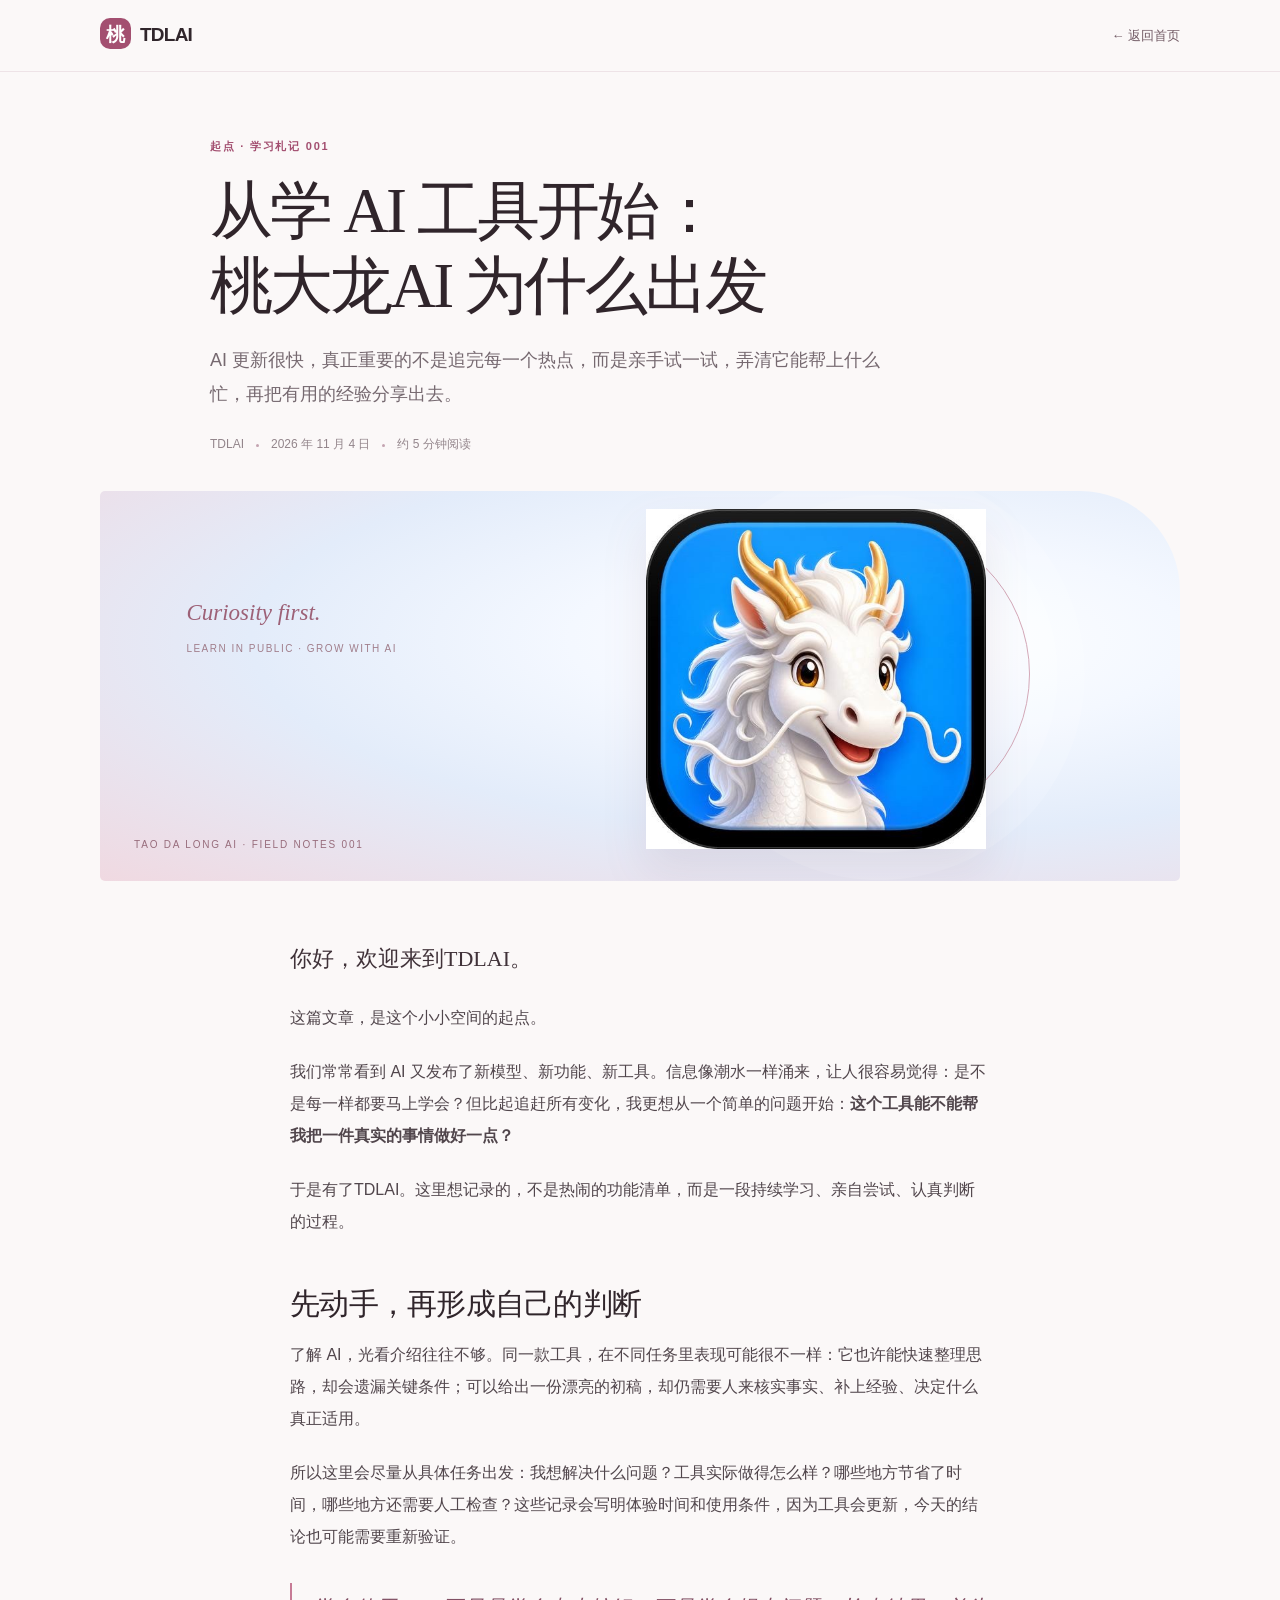
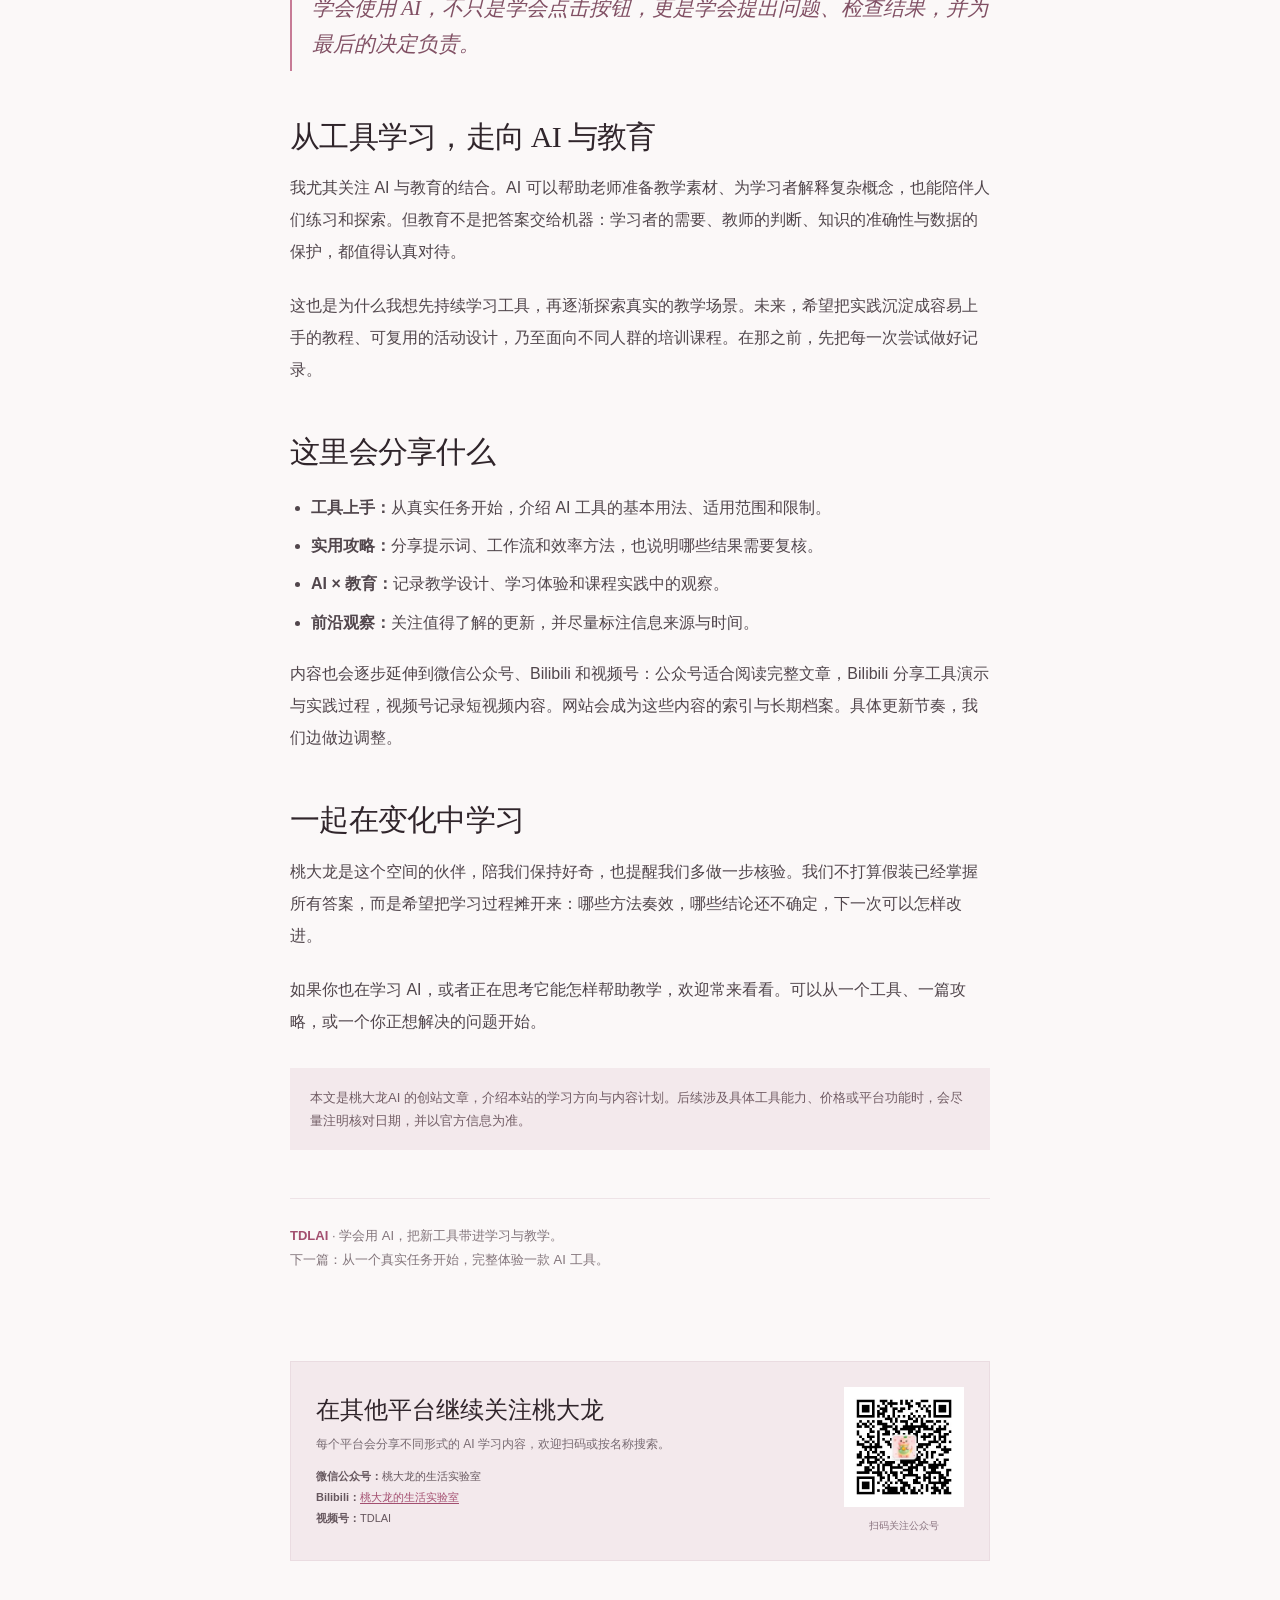
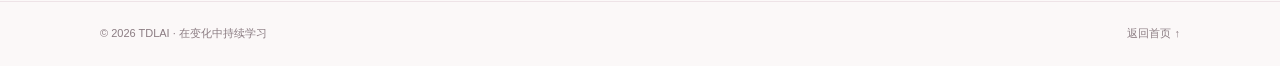
==== commit 103ce4e1: "Link Bilibili profile from article footer" ====
--- a/first-post.html
+++ b/first-post.html
@@ -9,7 +9,7 @@
   <style>
     :root{--ink:#30252b;--muted:#786b72;--paper:#fbf8f8;--rose:#a34f70;--line:#eee3e7;--serif:Georgia,"Songti SC",serif}*{box-sizing:border-box}body{margin:0;background:var(--paper);color:var(--ink);font-family:Inter,-apple-system,BlinkMacSystemFont,"Segoe UI","PingFang SC","Microsoft YaHei",sans-serif;line-height:1.8}a{color:inherit;text-decoration:none}.wrap{width:min(1080px,calc(100% - 40px));margin:auto}header{height:72px;border-bottom:1px solid var(--line);display:flex;align-items:center}.nav{display:flex;align-items:center;justify-content:space-between}.brand{font-weight:750;font-size:19px;letter-spacing:-.04em}.brand b{display:inline-grid;place-items:center;background:var(--rose);color:white;width:31px;height:31px;border-radius:10px;margin-right:9px}.back{color:#725b65;font-size:13px}.hero{padding:65px 0 35px;max-width:860px;margin:auto}.eyebrow{color:var(--rose);font-size:11px;font-weight:750;letter-spacing:.16em;text-transform:uppercase}.hero h1{font:500 clamp(38px,6vw,63px)/1.2 var(--serif);letter-spacing:-.045em;margin:17px 0 17px;max-width:800px}.dek{font-size:17px;color:#766970;max-width:690px;line-height:1.9}.meta{display:flex;gap:12px;align-items:center;color:#93858b;font-size:11px;margin-top:23px}.dot{height:3px;width:3px;border-radius:50%;background:#c4a4b1}.cover{height:390px;max-width:1080px;margin:0 auto 58px;border-radius:5px 100px 5px 5px;overflow:hidden;position:relative;background:radial-gradient(ellipse at 72% 38%,#fff 0,#f4f8ff 28%,#e3ecfa 57%,#f0d9e1 100%);display:flex;align-items:center;justify-content:center}.cover:before{content:"";position:absolute;width:300px;height:300px;border:1px solid #d4a9b8;border-radius:50%;right:150px;top:32px;box-shadow:0 0 0 28px #fff2,0 0 0 55px #fff2}.cover:after{content:"TAO DA LONG AI  ·  FIELD NOTES 001";position:absolute;left:34px;bottom:27px;font-size:10px;letter-spacing:.18em;color:#986d7c}.cover .mascot-cover{position:absolute;height:340px;width:340px;right:18%;top:18px;filter:drop-shadow(0 20px 22px #6f364719)}.cover-copy{position:absolute;left:8%;top:27%;font:italic 23px/1.5 var(--serif);color:#9d6177}.cover-copy small{display:block;font:10px sans-serif;letter-spacing:.15em;margin-top:12px;color:#a17e8b}.content{max-width:700px;margin:0 auto 90px}.content p{font-size:16px;line-height:2;margin:0 0 22px;color:#51464c}.content .lead{font:21px/1.85 var(--serif);color:#403239}.content h2{font:500 30px/1.35 var(--serif);letter-spacing:-.025em;margin:46px 0 15px}.content h3{font-size:17px;margin:27px 0 8px}.content ul{padding-left:21px;color:#51464c}.content li{padding:4px 0;line-height:1.9}.pull{border-left:2px solid #c77b96;padding:8px 0 8px 20px;margin:30px 0;font:italic 21px/1.7 var(--serif);color:#815064}.note{padding:18px 20px;background:#f3e9ec;color:#725d65;font-size:13px;line-height:1.8;margin:30px 0}.end{border-top:1px solid var(--line);margin-top:48px;padding-top:25px;color:#83757b;font-size:13px}.end strong{color:var(--rose)}footer{border-top:1px solid var(--line);padding:22px 0;color:#8b7c82;font-size:11px}.foot{display:flex;justify-content:space-between;gap:12px;flex-wrap:wrap}
     @media(max-width:650px){.wrap{width:calc(100% - 32px)}.hero{padding:46px 0 26px}.hero h1{font-size:40px}.dek{font-size:15px}.cover{height:290px;border-top-right-radius:70px;margin-bottom:42px}.cover .mascot-cover{width:255px;height:255px;right:4%;top:30px;object-fit:contain}.cover-copy{left:7%;top:23%;font-size:17px}.cover:before{width:210px;height:210px;right:55px;top:45px}.cover:after{left:17px;bottom:16px;font-size:8px}.content{margin-bottom:60px}.content p{font-size:15px}.content h2{font-size:27px}}
-    .media-footer{max-width:700px;margin:50px auto 40px;padding:25px;background:#f3e9ec;border:1px solid #eadce1;display:grid;grid-template-columns:1fr auto;gap:20px;align-items:center}.media-footer h2{font:500 24px var(--serif);margin:0 0 8px}.media-footer p{font-size:12px!important;line-height:1.7!important;color:#786b72!important;margin:0 0 12px!important}.media-footer .media-names{font-size:11px;color:#66575e;line-height:1.9}.media-footer img{width:120px;height:120px;object-fit:contain;background:white;padding:5px}.media-footer .qr-caption{text-align:center;font-size:10px;color:#8b7580}@media(max-width:650px){.media-footer{grid-template-columns:1fr;padding:20px}.media-footer img{width:112px;height:112px}}
+    .media-footer{max-width:700px;margin:50px auto 40px;padding:25px;background:#f3e9ec;border:1px solid #eadce1;display:grid;grid-template-columns:1fr auto;gap:20px;align-items:center}.media-footer h2{font:500 24px var(--serif);margin:0 0 8px}.media-footer p{font-size:12px!important;line-height:1.7!important;color:#786b72!important;margin:0 0 12px!important}.media-footer .media-names a{color:var(--rose);text-decoration:underline;text-underline-offset:2px}.media-footer .media-names{font-size:11px;color:#66575e;line-height:1.9}.media-footer img{width:120px;height:120px;object-fit:contain;background:white;padding:5px}.media-footer .qr-caption{text-align:center;font-size:10px;color:#8b7580}@media(max-width:650px){.media-footer{grid-template-columns:1fr;padding:20px}.media-footer img{width:112px;height:112px}}
 \n  
     .content p{font-size:17px;line-height:2}.content .lead{font-size:22px}.content li{font-size:16px}.hero .dek{font-size:18px}.meta{font-size:12px}@media(max-width:650px){.content p{font-size:16px}.content .lead{font-size:20px}.hero .dek{font-size:16px}}
 \n  </style>
@@ -41,7 +41,7 @@
       <div class="end"><strong>TDLAI</strong> · 学会用 AI，把新工具带进学习与教学。<br>下一篇：从一个真实任务开始，完整体验一款 AI 工具。</div>
     </article>
   </main>
-  <section class="media-footer" aria-label="关注桃大龙的其他平台"><div><h2>在其他平台继续关注桃大龙</h2><p>每个平台会分享不同形式的 AI 学习内容，欢迎扫码或按名称搜索。</p><div class="media-names"><strong>微信公众号：</strong>桃大龙的生活实验室<br><strong>Bilibili：</strong>桃大龙的生活实验室<br><strong>视频号：</strong>TDLAI<br></div></div><div><img src="[data-uri]" alt="微信公众号“桃大龙的生活实验室”二维码"><div class="qr-caption">扫码关注公众号</div></div></section>
+  <section class="media-footer" aria-label="关注桃大龙的其他平台"><div><h2>在其他平台继续关注桃大龙</h2><p>每个平台会分享不同形式的 AI 学习内容，欢迎扫码或按名称搜索。</p><div class="media-names"><strong>微信公众号：</strong>桃大龙的生活实验室<br><strong>Bilibili：</strong><a href="https://space.bilibili.com/66382812" target="_blank" rel="noopener noreferrer">桃大龙的生活实验室</a><br><strong>视频号：</strong>TDLAI<br></div></div><div><img src="[data-uri]" alt="微信公众号“桃大龙的生活实验室”二维码"><div class="qr-caption">扫码关注公众号</div></div></section>
   <footer><div class="wrap foot"><span>© 2026 TDLAI · 在变化中持续学习</span><a href="index.html">返回首页 ↑</a></div></footer>
 </body>
 </html>
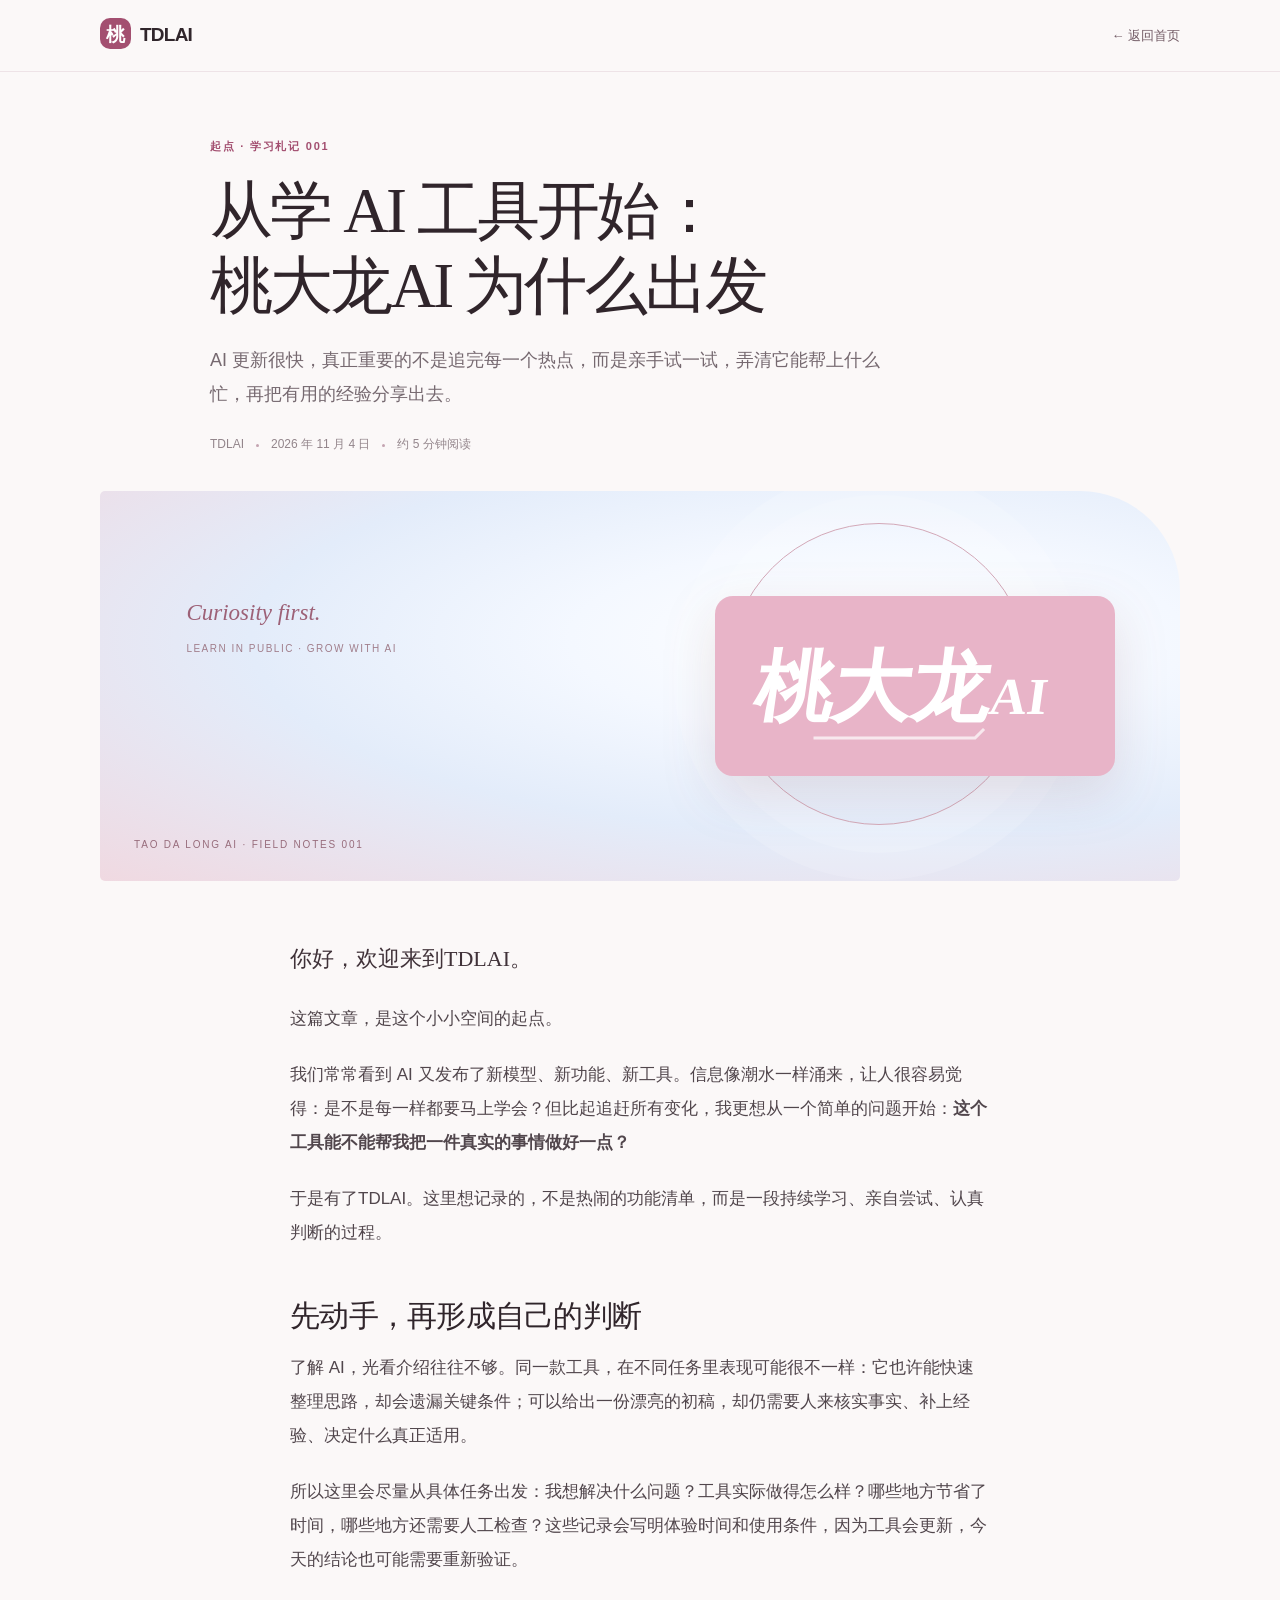
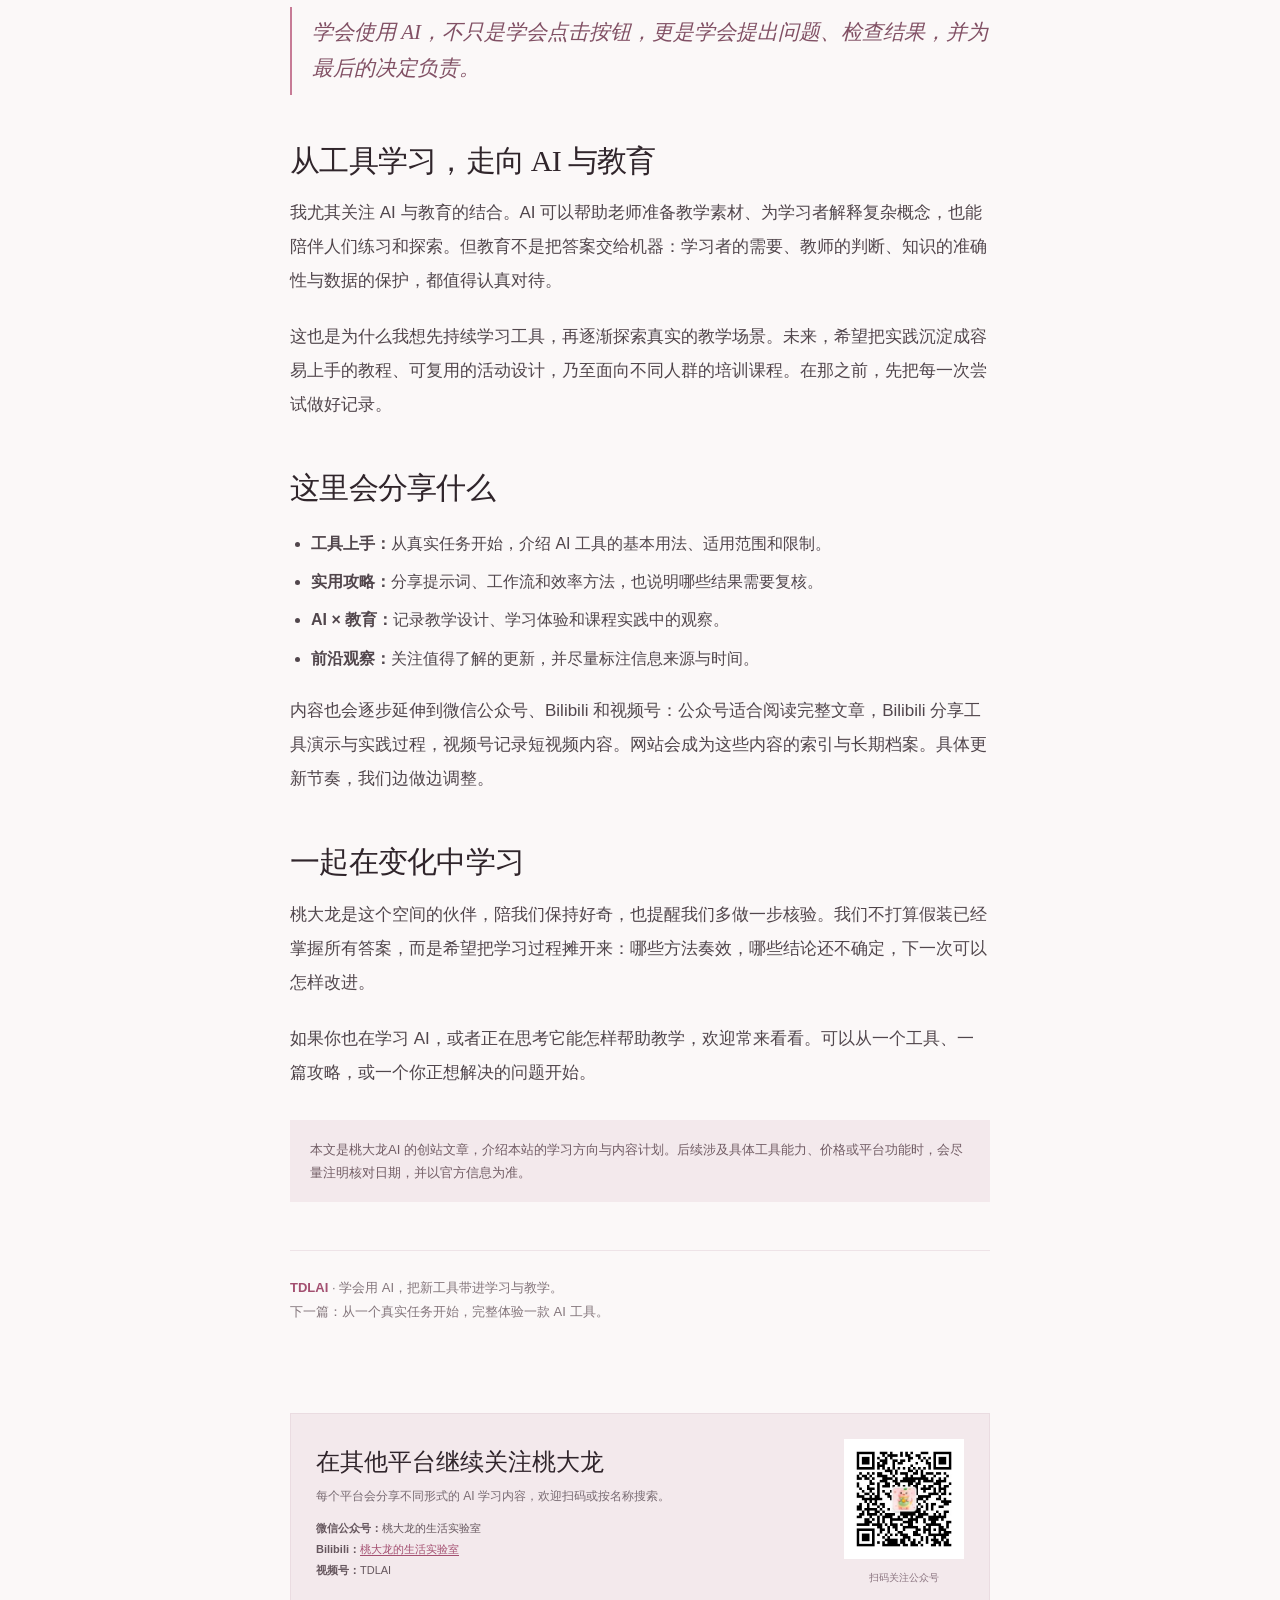
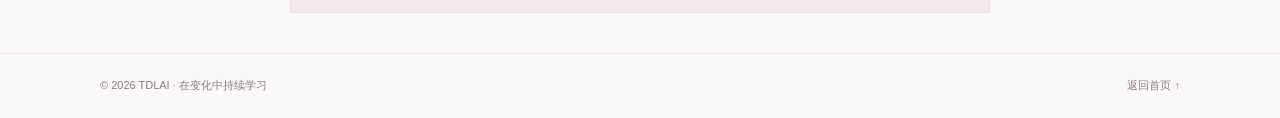
==== commit 31ed27b3: "Use TDLAI wordmark vector; add SEO baseline files" ====
--- a/first-post.html
+++ b/first-post.html
@@ -4,21 +4,30 @@
   <meta charset="utf-8">
   <meta name="viewport" content="width=device-width, initial-scale=1">
   <meta name="theme-color" content="#fbf8f8">
+  <link rel="icon" href="assets/favicon.svg" type="image/svg+xml">
+  <link rel="canonical" href="https://souryuussl.github.io/tdlai.github.io/first-post.html">
+  <meta property="og:type" content="article">
+  <meta property="og:site_name" content="TDLAI">
+  <meta property="og:locale" content="zh_CN">
+  <meta property="og:title" content="从学 AI 工具开始：桃大龙AI 为什么出发｜TDLAI">
+  <meta property="og:description" content="TDLAI 的第一篇文章：从学习 AI 工具开始，记录实践、判断与教育探索。">
+  <meta property="og:url" content="https://souryuussl.github.io/tdlai.github.io/first-post.html">
+  <meta name="twitter:card" content="summary">
   <meta name="description" content="TDLAI 的第一篇文章：从学习 AI 工具开始，记录实践、判断与教育探索。">
   <title>从学 AI 工具开始：桃大龙AI 为什么出发｜TDLAI</title>
   <style>
-    :root{--ink:#30252b;--muted:#786b72;--paper:#fbf8f8;--rose:#a34f70;--line:#eee3e7;--serif:Georgia,"Songti SC",serif}*{box-sizing:border-box}body{margin:0;background:var(--paper);color:var(--ink);font-family:Inter,-apple-system,BlinkMacSystemFont,"Segoe UI","PingFang SC","Microsoft YaHei",sans-serif;line-height:1.8}a{color:inherit;text-decoration:none}.wrap{width:min(1080px,calc(100% - 40px));margin:auto}header{height:72px;border-bottom:1px solid var(--line);display:flex;align-items:center}.nav{display:flex;align-items:center;justify-content:space-between}.brand{font-weight:750;font-size:19px;letter-spacing:-.04em}.brand b{display:inline-grid;place-items:center;background:var(--rose);color:white;width:31px;height:31px;border-radius:10px;margin-right:9px}.back{color:#725b65;font-size:13px}.hero{padding:65px 0 35px;max-width:860px;margin:auto}.eyebrow{color:var(--rose);font-size:11px;font-weight:750;letter-spacing:.16em;text-transform:uppercase}.hero h1{font:500 clamp(38px,6vw,63px)/1.2 var(--serif);letter-spacing:-.045em;margin:17px 0 17px;max-width:800px}.dek{font-size:17px;color:#766970;max-width:690px;line-height:1.9}.meta{display:flex;gap:12px;align-items:center;color:#93858b;font-size:11px;margin-top:23px}.dot{height:3px;width:3px;border-radius:50%;background:#c4a4b1}.cover{height:390px;max-width:1080px;margin:0 auto 58px;border-radius:5px 100px 5px 5px;overflow:hidden;position:relative;background:radial-gradient(ellipse at 72% 38%,#fff 0,#f4f8ff 28%,#e3ecfa 57%,#f0d9e1 100%);display:flex;align-items:center;justify-content:center}.cover:before{content:"";position:absolute;width:300px;height:300px;border:1px solid #d4a9b8;border-radius:50%;right:150px;top:32px;box-shadow:0 0 0 28px #fff2,0 0 0 55px #fff2}.cover:after{content:"TAO DA LONG AI  ·  FIELD NOTES 001";position:absolute;left:34px;bottom:27px;font-size:10px;letter-spacing:.18em;color:#986d7c}.cover .mascot-cover{position:absolute;height:340px;width:340px;right:18%;top:18px;filter:drop-shadow(0 20px 22px #6f364719)}.cover-copy{position:absolute;left:8%;top:27%;font:italic 23px/1.5 var(--serif);color:#9d6177}.cover-copy small{display:block;font:10px sans-serif;letter-spacing:.15em;margin-top:12px;color:#a17e8b}.content{max-width:700px;margin:0 auto 90px}.content p{font-size:16px;line-height:2;margin:0 0 22px;color:#51464c}.content .lead{font:21px/1.85 var(--serif);color:#403239}.content h2{font:500 30px/1.35 var(--serif);letter-spacing:-.025em;margin:46px 0 15px}.content h3{font-size:17px;margin:27px 0 8px}.content ul{padding-left:21px;color:#51464c}.content li{padding:4px 0;line-height:1.9}.pull{border-left:2px solid #c77b96;padding:8px 0 8px 20px;margin:30px 0;font:italic 21px/1.7 var(--serif);color:#815064}.note{padding:18px 20px;background:#f3e9ec;color:#725d65;font-size:13px;line-height:1.8;margin:30px 0}.end{border-top:1px solid var(--line);margin-top:48px;padding-top:25px;color:#83757b;font-size:13px}.end strong{color:var(--rose)}footer{border-top:1px solid var(--line);padding:22px 0;color:#8b7c82;font-size:11px}.foot{display:flex;justify-content:space-between;gap:12px;flex-wrap:wrap}
-    @media(max-width:650px){.wrap{width:calc(100% - 32px)}.hero{padding:46px 0 26px}.hero h1{font-size:40px}.dek{font-size:15px}.cover{height:290px;border-top-right-radius:70px;margin-bottom:42px}.cover .mascot-cover{width:255px;height:255px;right:4%;top:30px;object-fit:contain}.cover-copy{left:7%;top:23%;font-size:17px}.cover:before{width:210px;height:210px;right:55px;top:45px}.cover:after{left:17px;bottom:16px;font-size:8px}.content{margin-bottom:60px}.content p{font-size:15px}.content h2{font-size:27px}}
+    :root{--ink:#30252b;--muted:#786b72;--paper:#fbf8f8;--rose:#a34f70;--line:#eee3e7;--serif:Georgia,"Songti SC",serif}*{box-sizing:border-box}body{margin:0;background:var(--paper);color:var(--ink);font-family:Inter,-apple-system,BlinkMacSystemFont,"Segoe UI","PingFang SC","Microsoft YaHei",sans-serif;line-height:1.8}a{color:inherit;text-decoration:none}.wrap{width:min(1080px,calc(100% - 40px));margin:auto}header{height:72px;border-bottom:1px solid var(--line);display:flex;align-items:center}.nav{display:flex;align-items:center;justify-content:space-between}.brand{font-weight:750;font-size:19px;letter-spacing:-.04em}.brand b{display:inline-grid;place-items:center;background:var(--rose);color:white;width:31px;height:31px;border-radius:10px;margin-right:9px}.back{color:#725b65;font-size:13px}.hero{padding:65px 0 35px;max-width:860px;margin:auto}.eyebrow{color:var(--rose);font-size:11px;font-weight:750;letter-spacing:.16em;text-transform:uppercase}.hero h1{font:500 clamp(38px,6vw,63px)/1.2 var(--serif);letter-spacing:-.045em;margin:17px 0 17px;max-width:800px}.dek{font-size:17px;color:#766970;max-width:690px;line-height:1.9}.meta{display:flex;gap:12px;align-items:center;color:#93858b;font-size:11px;margin-top:23px}.dot{height:3px;width:3px;border-radius:50%;background:#c4a4b1}.cover{height:390px;max-width:1080px;margin:0 auto 58px;border-radius:5px 100px 5px 5px;overflow:hidden;position:relative;background:radial-gradient(ellipse at 72% 38%,#fff 0,#f4f8ff 28%,#e3ecfa 57%,#f0d9e1 100%);display:flex;align-items:center;justify-content:center}.cover:before{content:"";position:absolute;width:300px;height:300px;border:1px solid #d4a9b8;border-radius:50%;right:150px;top:32px;box-shadow:0 0 0 28px #fff2,0 0 0 55px #fff2}.cover:after{content:"TAO DA LONG AI  ·  FIELD NOTES 001";position:absolute;left:34px;bottom:27px;font-size:10px;letter-spacing:.18em;color:#986d7c}.cover .wordmark-cover{position:absolute;width:min(64%,400px);height:auto;right:6%;top:50%;transform:translateY(-50%);filter:drop-shadow(0 18px 26px #6f364724)}.cover-copy{position:absolute;left:8%;top:27%;font:italic 23px/1.5 var(--serif);color:#9d6177}.cover-copy small{display:block;font:10px sans-serif;letter-spacing:.15em;margin-top:12px;color:#a17e8b}.content{max-width:700px;margin:0 auto 90px}.content p{font-size:16px;line-height:2;margin:0 0 22px;color:#51464c}.content .lead{font:21px/1.85 var(--serif);color:#403239}.content h2{font:500 30px/1.35 var(--serif);letter-spacing:-.025em;margin:46px 0 15px}.content h3{font-size:17px;margin:27px 0 8px}.content ul{padding-left:21px;color:#51464c}.content li{padding:4px 0;line-height:1.9}.pull{border-left:2px solid #c77b96;padding:8px 0 8px 20px;margin:30px 0;font:italic 21px/1.7 var(--serif);color:#815064}.note{padding:18px 20px;background:#f3e9ec;color:#725d65;font-size:13px;line-height:1.8;margin:30px 0}.end{border-top:1px solid var(--line);margin-top:48px;padding-top:25px;color:#83757b;font-size:13px}.end strong{color:var(--rose)}footer{border-top:1px solid var(--line);padding:22px 0;color:#8b7c82;font-size:11px}.foot{display:flex;justify-content:space-between;gap:12px;flex-wrap:wrap}
+    @media(max-width:650px){.wrap{width:calc(100% - 32px)}.hero{padding:46px 0 26px}.hero h1{font-size:40px}.dek{font-size:15px}.cover{height:290px;border-top-right-radius:70px;margin-bottom:42px}.cover .wordmark-cover{width:86%;right:6%;top:50%;transform:translateY(-50%)}.cover-copy{left:7%;top:9%;font-size:16px}.cover:before{width:210px;height:210px;right:55px;top:45px}.cover:after{left:17px;bottom:16px;font-size:8px}.content{margin-bottom:60px}.content p{font-size:15px}.content h2{font-size:27px}}
     .media-footer{max-width:700px;margin:50px auto 40px;padding:25px;background:#f3e9ec;border:1px solid #eadce1;display:grid;grid-template-columns:1fr auto;gap:20px;align-items:center}.media-footer h2{font:500 24px var(--serif);margin:0 0 8px}.media-footer p{font-size:12px!important;line-height:1.7!important;color:#786b72!important;margin:0 0 12px!important}.media-footer .media-names a{color:var(--rose);text-decoration:underline;text-underline-offset:2px}.media-footer .media-names{font-size:11px;color:#66575e;line-height:1.9}.media-footer img{width:120px;height:120px;object-fit:contain;background:white;padding:5px}.media-footer .qr-caption{text-align:center;font-size:10px;color:#8b7580}@media(max-width:650px){.media-footer{grid-template-columns:1fr;padding:20px}.media-footer img{width:112px;height:112px}}
-\n  
+  
     .content p{font-size:17px;line-height:2}.content .lead{font-size:22px}.content li{font-size:16px}.hero .dek{font-size:18px}.meta{font-size:12px}@media(max-width:650px){.content p{font-size:16px}.content .lead{font-size:20px}.hero .dek{font-size:16px}}
-\n  </style>
+  </style>
 </head>
 <body>
   <header><div class="wrap nav"><a class="brand" href="index.html"><b>桃</b>TDLAI</a><a class="back" href="index.html">← 返回首页</a></div></header>
   <main>
     <section class="hero wrap"><div class="eyebrow">起点 · 学习札记 001</div><h1>从学 AI 工具开始：<br>桃大龙AI 为什么出发</h1><p class="dek">AI 更新很快，真正重要的不是追完每一个热点，而是亲手试一试，弄清它能帮上什么忙，再把有用的经验分享出去。</p><div class="meta"><span>TDLAI</span><i class="dot"></i><time datetime="2026-11-04">2026 年 11 月 4 日</time><i class="dot"></i><span>约 5 分钟阅读</span></div></section>
-    <figure class="cover" role="img" aria-label="桃大龙在柔和粉色的知识星球中探索 AI"><div class="cover-copy">Curiosity first.<small>LEARN IN PUBLIC · GROW WITH AI</small></div><img class="mascot-cover" src="[data-uri]" alt="TDLAI 白色金角龙吉祥物"></figure>
+    <figure class="cover" role="img" aria-label="桃大龙AI 字标封面"><div class="cover-copy">Curiosity first.<small>LEARN IN PUBLIC · GROW WITH AI</small></div><img class="wordmark-cover" src="assets/tdlai-wordmark.svg" alt="桃大龙AI 字标" width="400" height="180"></figure>
     <article class="content">
       <p class="lead">你好，欢迎来到TDLAI。</p>
       <p>这篇文章，是这个小小空间的起点。</p>
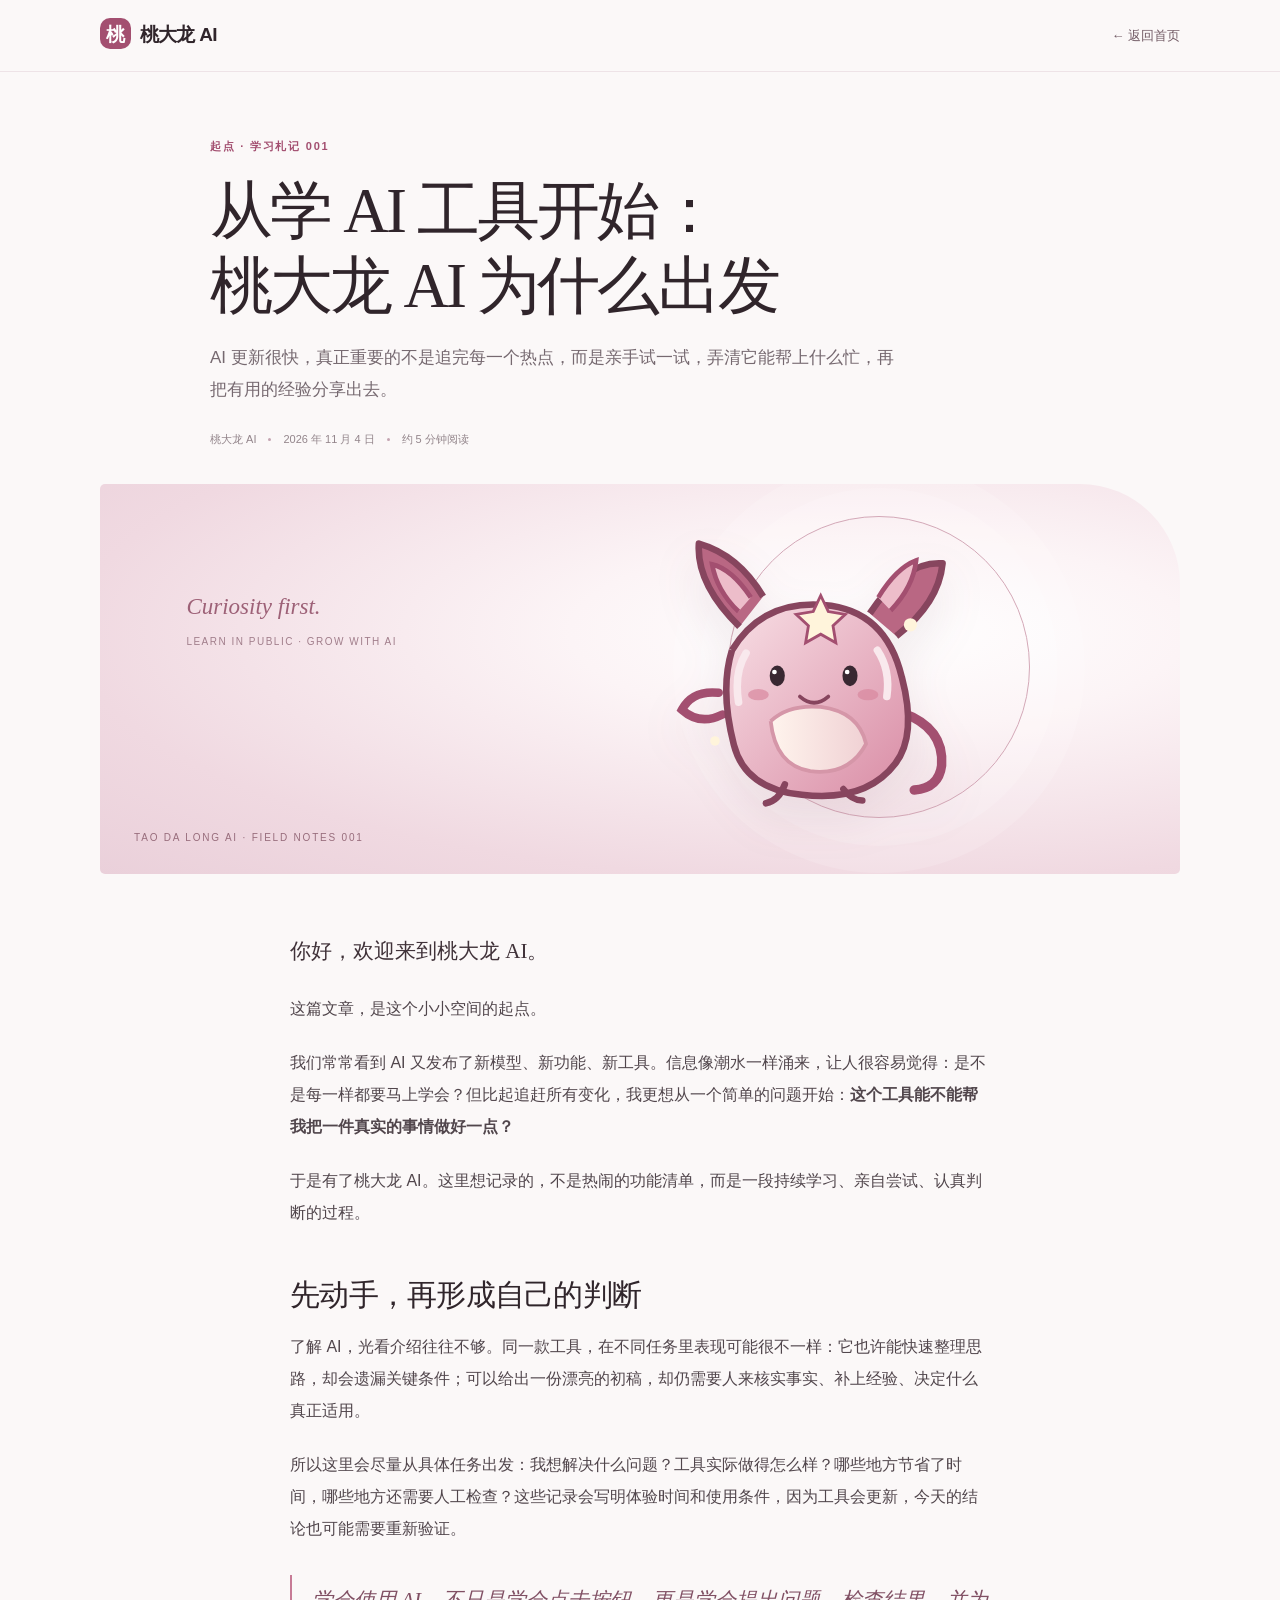
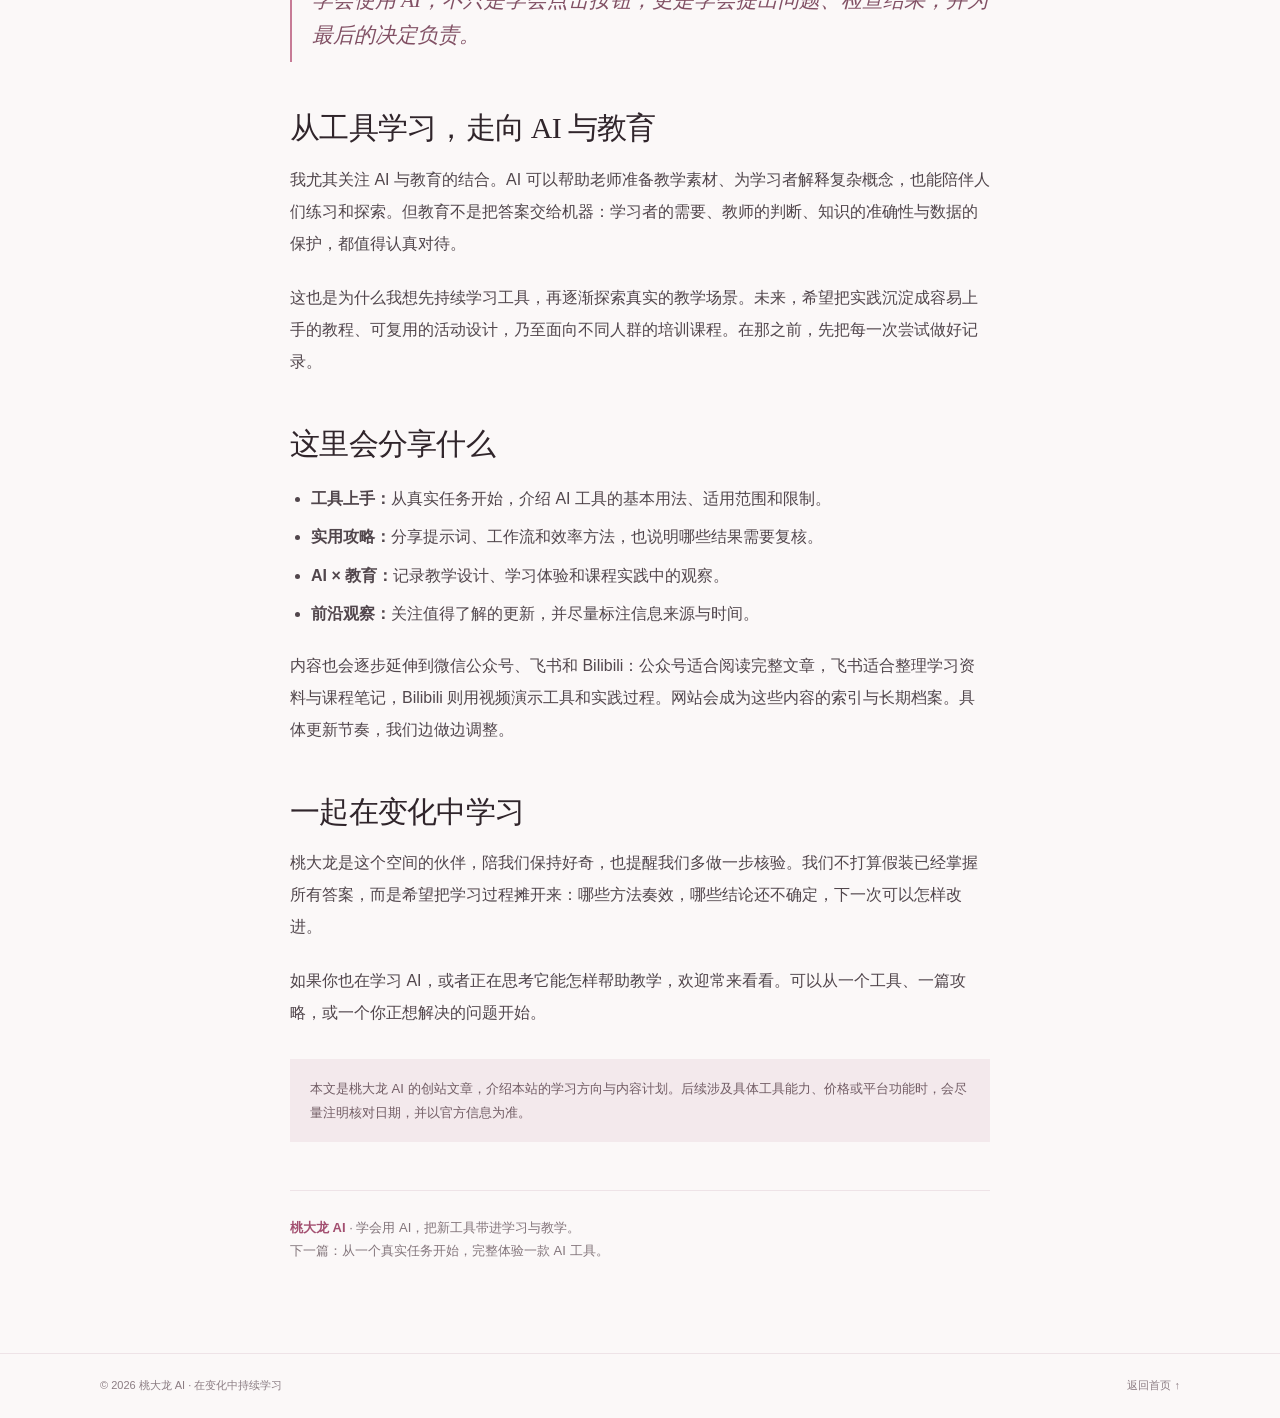
==== commit 9c19a316: "feat: complete migration to hugo-jijian theme with custom UI" ====
--- a/first-post.html
+++ b/first-post.html
@@ -4,35 +4,23 @@
   <meta charset="utf-8">
   <meta name="viewport" content="width=device-width, initial-scale=1">
   <meta name="theme-color" content="#fbf8f8">
-  <link rel="icon" href="assets/favicon.svg" type="image/svg+xml">
-  <link rel="canonical" href="https://souryuussl.github.io/tdlai.github.io/first-post.html">
-  <meta property="og:type" content="article">
-  <meta property="og:site_name" content="TDLAI">
-  <meta property="og:locale" content="zh_CN">
-  <meta property="og:title" content="从学 AI 工具开始：桃大龙AI 为什么出发｜TDLAI">
-  <meta property="og:description" content="TDLAI 的第一篇文章：从学习 AI 工具开始，记录实践、判断与教育探索。">
-  <meta property="og:url" content="https://souryuussl.github.io/tdlai.github.io/first-post.html">
-  <meta name="twitter:card" content="summary">
-  <meta name="description" content="TDLAI 的第一篇文章：从学习 AI 工具开始，记录实践、判断与教育探索。">
-  <title>从学 AI 工具开始：桃大龙AI 为什么出发｜TDLAI</title>
+  <meta name="description" content="桃大龙 AI 的第一篇文章：从学习 AI 工具开始，记录实践、判断与教育探索。">
+  <title>从学 AI 工具开始：桃大龙 AI 为什么出发｜桃大龙 AI</title>
   <style>
-    :root{--ink:#30252b;--muted:#786b72;--paper:#fbf8f8;--rose:#a34f70;--line:#eee3e7;--serif:Georgia,"Songti SC",serif}*{box-sizing:border-box}body{margin:0;background:var(--paper);color:var(--ink);font-family:Inter,-apple-system,BlinkMacSystemFont,"Segoe UI","PingFang SC","Microsoft YaHei",sans-serif;line-height:1.8}a{color:inherit;text-decoration:none}.wrap{width:min(1080px,calc(100% - 40px));margin:auto}header{height:72px;border-bottom:1px solid var(--line);display:flex;align-items:center}.nav{display:flex;align-items:center;justify-content:space-between}.brand{font-weight:750;font-size:19px;letter-spacing:-.04em}.brand b{display:inline-grid;place-items:center;background:var(--rose);color:white;width:31px;height:31px;border-radius:10px;margin-right:9px}.back{color:#725b65;font-size:13px}.hero{padding:65px 0 35px;max-width:860px;margin:auto}.eyebrow{color:var(--rose);font-size:11px;font-weight:750;letter-spacing:.16em;text-transform:uppercase}.hero h1{font:500 clamp(38px,6vw,63px)/1.2 var(--serif);letter-spacing:-.045em;margin:17px 0 17px;max-width:800px}.dek{font-size:17px;color:#766970;max-width:690px;line-height:1.9}.meta{display:flex;gap:12px;align-items:center;color:#93858b;font-size:11px;margin-top:23px}.dot{height:3px;width:3px;border-radius:50%;background:#c4a4b1}.cover{height:390px;max-width:1080px;margin:0 auto 58px;border-radius:5px 100px 5px 5px;overflow:hidden;position:relative;background:radial-gradient(ellipse at 72% 38%,#fff 0,#f4f8ff 28%,#e3ecfa 57%,#f0d9e1 100%);display:flex;align-items:center;justify-content:center}.cover:before{content:"";position:absolute;width:300px;height:300px;border:1px solid #d4a9b8;border-radius:50%;right:150px;top:32px;box-shadow:0 0 0 28px #fff2,0 0 0 55px #fff2}.cover:after{content:"TAO DA LONG AI  ·  FIELD NOTES 001";position:absolute;left:34px;bottom:27px;font-size:10px;letter-spacing:.18em;color:#986d7c}.cover .wordmark-cover{position:absolute;width:min(64%,400px);height:auto;right:6%;top:50%;transform:translateY(-50%);filter:drop-shadow(0 18px 26px #6f364724)}.cover-copy{position:absolute;left:8%;top:27%;font:italic 23px/1.5 var(--serif);color:#9d6177}.cover-copy small{display:block;font:10px sans-serif;letter-spacing:.15em;margin-top:12px;color:#a17e8b}.content{max-width:700px;margin:0 auto 90px}.content p{font-size:16px;line-height:2;margin:0 0 22px;color:#51464c}.content .lead{font:21px/1.85 var(--serif);color:#403239}.content h2{font:500 30px/1.35 var(--serif);letter-spacing:-.025em;margin:46px 0 15px}.content h3{font-size:17px;margin:27px 0 8px}.content ul{padding-left:21px;color:#51464c}.content li{padding:4px 0;line-height:1.9}.pull{border-left:2px solid #c77b96;padding:8px 0 8px 20px;margin:30px 0;font:italic 21px/1.7 var(--serif);color:#815064}.note{padding:18px 20px;background:#f3e9ec;color:#725d65;font-size:13px;line-height:1.8;margin:30px 0}.end{border-top:1px solid var(--line);margin-top:48px;padding-top:25px;color:#83757b;font-size:13px}.end strong{color:var(--rose)}footer{border-top:1px solid var(--line);padding:22px 0;color:#8b7c82;font-size:11px}.foot{display:flex;justify-content:space-between;gap:12px;flex-wrap:wrap}
-    @media(max-width:650px){.wrap{width:calc(100% - 32px)}.hero{padding:46px 0 26px}.hero h1{font-size:40px}.dek{font-size:15px}.cover{height:290px;border-top-right-radius:70px;margin-bottom:42px}.cover .wordmark-cover{width:86%;right:6%;top:50%;transform:translateY(-50%)}.cover-copy{left:7%;top:9%;font-size:16px}.cover:before{width:210px;height:210px;right:55px;top:45px}.cover:after{left:17px;bottom:16px;font-size:8px}.content{margin-bottom:60px}.content p{font-size:15px}.content h2{font-size:27px}}
-    .media-footer{max-width:700px;margin:50px auto 40px;padding:25px;background:#f3e9ec;border:1px solid #eadce1;display:grid;grid-template-columns:1fr auto;gap:20px;align-items:center}.media-footer h2{font:500 24px var(--serif);margin:0 0 8px}.media-footer p{font-size:12px!important;line-height:1.7!important;color:#786b72!important;margin:0 0 12px!important}.media-footer .media-names a{color:var(--rose);text-decoration:underline;text-underline-offset:2px}.media-footer .media-names{font-size:11px;color:#66575e;line-height:1.9}.media-footer img{width:120px;height:120px;object-fit:contain;background:white;padding:5px}.media-footer .qr-caption{text-align:center;font-size:10px;color:#8b7580}@media(max-width:650px){.media-footer{grid-template-columns:1fr;padding:20px}.media-footer img{width:112px;height:112px}}
-  
-    .content p{font-size:17px;line-height:2}.content .lead{font-size:22px}.content li{font-size:16px}.hero .dek{font-size:18px}.meta{font-size:12px}@media(max-width:650px){.content p{font-size:16px}.content .lead{font-size:20px}.hero .dek{font-size:16px}}
+    :root{--ink:#30252b;--muted:#786b72;--paper:#fbf8f8;--rose:#a34f70;--line:#eee3e7;--serif:Georgia,"Songti SC",serif}*{box-sizing:border-box}body{margin:0;background:var(--paper);color:var(--ink);font-family:Inter,-apple-system,BlinkMacSystemFont,"Segoe UI","PingFang SC","Microsoft YaHei",sans-serif;line-height:1.8}a{color:inherit;text-decoration:none}.wrap{width:min(1080px,calc(100% - 40px));margin:auto}header{height:72px;border-bottom:1px solid var(--line);display:flex;align-items:center}.nav{display:flex;align-items:center;justify-content:space-between}.brand{font-weight:750;font-size:19px;letter-spacing:-.04em}.brand b{display:inline-grid;place-items:center;background:var(--rose);color:white;width:31px;height:31px;border-radius:10px;margin-right:9px}.back{color:#725b65;font-size:13px}.hero{padding:65px 0 35px;max-width:860px;margin:auto}.eyebrow{color:var(--rose);font-size:11px;font-weight:750;letter-spacing:.16em;text-transform:uppercase}.hero h1{font:500 clamp(38px,6vw,63px)/1.2 var(--serif);letter-spacing:-.045em;margin:17px 0 17px;max-width:800px}.dek{font-size:17px;color:#766970;max-width:690px;line-height:1.9}.meta{display:flex;gap:12px;align-items:center;color:#93858b;font-size:11px;margin-top:23px}.dot{height:3px;width:3px;border-radius:50%;background:#c4a4b1}.cover{height:390px;max-width:1080px;margin:0 auto 58px;border-radius:5px 100px 5px 5px;overflow:hidden;position:relative;background:radial-gradient(ellipse at 72% 38%,#fff 0,#fcf4f6 28%,#f0d9e1 73%,#ead0da 100%);display:flex;align-items:center;justify-content:center}.cover:before{content:"";position:absolute;width:300px;height:300px;border:1px solid #d4a9b8;border-radius:50%;right:150px;top:32px;box-shadow:0 0 0 28px #fff2,0 0 0 55px #fff2}.cover:after{content:"TAO DA LONG AI  ·  FIELD NOTES 001";position:absolute;left:34px;bottom:27px;font-size:10px;letter-spacing:.18em;color:#986d7c}.cover svg{position:absolute;height:340px;width:340px;right:18%;top:18px;filter:drop-shadow(0 20px 22px #6f364719)}.cover-copy{position:absolute;left:8%;top:27%;font:italic 23px/1.5 var(--serif);color:#9d6177}.cover-copy small{display:block;font:10px sans-serif;letter-spacing:.15em;margin-top:12px;color:#a17e8b}.content{max-width:700px;margin:0 auto 90px}.content p{font-size:16px;line-height:2;margin:0 0 22px;color:#51464c}.content .lead{font:21px/1.85 var(--serif);color:#403239}.content h2{font:500 30px/1.35 var(--serif);letter-spacing:-.025em;margin:46px 0 15px}.content h3{font-size:17px;margin:27px 0 8px}.content ul{padding-left:21px;color:#51464c}.content li{padding:4px 0;line-height:1.9}.pull{border-left:2px solid #c77b96;padding:8px 0 8px 20px;margin:30px 0;font:italic 21px/1.7 var(--serif);color:#815064}.note{padding:18px 20px;background:#f3e9ec;color:#725d65;font-size:13px;line-height:1.8;margin:30px 0}.end{border-top:1px solid var(--line);margin-top:48px;padding-top:25px;color:#83757b;font-size:13px}.end strong{color:var(--rose)}footer{border-top:1px solid var(--line);padding:22px 0;color:#8b7c82;font-size:11px}.foot{display:flex;justify-content:space-between;gap:12px;flex-wrap:wrap}
+    @media(max-width:650px){.wrap{width:calc(100% - 32px)}.hero{padding:46px 0 26px}.hero h1{font-size:40px}.dek{font-size:15px}.cover{height:290px;border-top-right-radius:70px;margin-bottom:42px}.cover svg{width:255px;height:255px;right:4%;top:30px}.cover-copy{left:7%;top:23%;font-size:17px}.cover:before{width:210px;height:210px;right:55px;top:45px}.cover:after{left:17px;bottom:16px;font-size:8px}.content{margin-bottom:60px}.content p{font-size:15px}.content h2{font-size:27px}}
   </style>
 </head>
 <body>
-  <header><div class="wrap nav"><a class="brand" href="index.html"><b>桃</b>TDLAI</a><a class="back" href="index.html">← 返回首页</a></div></header>
+  <header><div class="wrap nav"><a class="brand" href="index.html"><b>桃</b>桃大龙 AI</a><a class="back" href="index.html">← 返回首页</a></div></header>
   <main>
-    <section class="hero wrap"><div class="eyebrow">起点 · 学习札记 001</div><h1>从学 AI 工具开始：<br>桃大龙AI 为什么出发</h1><p class="dek">AI 更新很快，真正重要的不是追完每一个热点，而是亲手试一试，弄清它能帮上什么忙，再把有用的经验分享出去。</p><div class="meta"><span>TDLAI</span><i class="dot"></i><time datetime="2026-11-04">2026 年 11 月 4 日</time><i class="dot"></i><span>约 5 分钟阅读</span></div></section>
-    <figure class="cover" role="img" aria-label="桃大龙AI 字标封面"><div class="cover-copy">Curiosity first.<small>LEARN IN PUBLIC · GROW WITH AI</small></div><img class="wordmark-cover" src="assets/tdlai-wordmark.svg" alt="桃大龙AI 字标" width="400" height="180"></figure>
+    <section class="hero wrap"><div class="eyebrow">起点 · 学习札记 001</div><h1>从学 AI 工具开始：<br>桃大龙 AI 为什么出发</h1><p class="dek">AI 更新很快，真正重要的不是追完每一个热点，而是亲手试一试，弄清它能帮上什么忙，再把有用的经验分享出去。</p><div class="meta"><span>桃大龙 AI</span><i class="dot"></i><time datetime="2026-11-04">2026 年 11 月 4 日</time><i class="dot"></i><span>约 5 分钟阅读</span></div></section>
+    <figure class="cover" role="img" aria-label="桃大龙在柔和粉色的知识星球中探索 AI"><div class="cover-copy">Curiosity first.<small>LEARN IN PUBLIC · GROW WITH AI</small></div><svg viewBox="0 0 360 340" aria-hidden="true"><defs><linearGradient id="body" x1="0" x2="1" y1="0" y2="1"><stop stop-color="#f8dfe5"/><stop offset="1" stop-color="#d98ca5"/></linearGradient><linearGradient id="belly" x1="0" x2="1"><stop stop-color="#fff4ed"/><stop offset="1" stop-color="#f0d1d4"/></linearGradient></defs><path d="M99 122Q53 77 56 34q42 12 68 56M237 108q37-56 77-53-4 42-49 77" fill="#b96783" stroke="#87455e" stroke-width="7" stroke-linejoin="round"/><path d="M111 91q-20-30-41-35 5 28 28 50M246 91q19-31 40-39-3 28-27 53" fill="#edbdca" stroke="#a34f70" stroke-width="5"/><path d="M77 192q-28-3-39 18 19 17 43 5" fill="none" stroke="#a34f70" stroke-width="9" stroke-linecap="round"/><path d="M271 213q45 16 42 56-3 24-29 26" fill="none" stroke="#a34f70" stroke-width="10" stroke-linecap="round"/><path d="M91 147q-13 42 2 100 12 47 72 53 68 8 99-33 23-30 7-91-17-72-83-77-65-5-97 48" fill="url(#body)" stroke="#87455e" stroke-width="7"/><path d="M132 222q5 47 42 53 41 5 59-29-8-34-48-39-34-3-53 15" fill="url(#belly)" stroke="#d596a8" stroke-width="4"/><path d="M106 150q-13 21-8 52M245 147q14 21 10 49" fill="none" stroke="#f9e9ed" stroke-width="8" stroke-linecap="round"/><ellipse cx="139" cy="174" rx="8" ry="11" fill="#392832"/><ellipse cx="216" cy="174" rx="8" ry="11" fill="#392832"/><circle cx="136" cy="170" r="2.5" fill="white"/><circle cx="213" cy="170" r="2.5" fill="white"/><ellipse cx="119" cy="194" rx="11" ry="6" fill="#d9889e" opacity=".7"/><ellipse cx="235" cy="194" rx="11" ry="6" fill="#d9889e" opacity=".7"/><path d="M163 196q15 13 30 0" fill="none" stroke="#87455e" stroke-width="4" stroke-linecap="round"/><path d="M147 289q-6 17-20 20m82-15q9 12 20 12" fill="none" stroke="#87455e" stroke-width="7" stroke-linecap="round"/><path d="M177 106l8-17 8 17 18 3-13 12 3 18-16-9-16 9 3-18-13-12z" fill="#fff4db" stroke="#a34f70" stroke-width="3"/><circle cx="280" cy="120" r="7" fill="#fff4db"/><circle cx="73" cy="243" r="5" fill="#fff4db"/></svg></figure>
     <article class="content">
-      <p class="lead">你好，欢迎来到TDLAI。</p>
+      <p class="lead">你好，欢迎来到桃大龙 AI。</p>
       <p>这篇文章，是这个小小空间的起点。</p>
       <p>我们常常看到 AI 又发布了新模型、新功能、新工具。信息像潮水一样涌来，让人很容易觉得：是不是每一样都要马上学会？但比起追赶所有变化，我更想从一个简单的问题开始：<strong>这个工具能不能帮我把一件真实的事情做好一点？</strong></p>
-      <p>于是有了TDLAI。这里想记录的，不是热闹的功能清单，而是一段持续学习、亲自尝试、认真判断的过程。</p>
+      <p>于是有了桃大龙 AI。这里想记录的，不是热闹的功能清单，而是一段持续学习、亲自尝试、认真判断的过程。</p>
       <h2>先动手，再形成自己的判断</h2>
       <p>了解 AI，光看介绍往往不够。同一款工具，在不同任务里表现可能很不一样：它也许能快速整理思路，却会遗漏关键条件；可以给出一份漂亮的初稿，却仍需要人来核实事实、补上经验、决定什么真正适用。</p>
       <p>所以这里会尽量从具体任务出发：我想解决什么问题？工具实际做得怎么样？哪些地方节省了时间，哪些地方还需要人工检查？这些记录会写明体验时间和使用条件，因为工具会更新，今天的结论也可能需要重新验证。</p>
@@ -42,15 +30,14 @@
       <p>这也是为什么我想先持续学习工具，再逐渐探索真实的教学场景。未来，希望把实践沉淀成容易上手的教程、可复用的活动设计，乃至面向不同人群的培训课程。在那之前，先把每一次尝试做好记录。</p>
       <h2>这里会分享什么</h2>
       <ul><li><strong>工具上手：</strong>从真实任务开始，介绍 AI 工具的基本用法、适用范围和限制。</li><li><strong>实用攻略：</strong>分享提示词、工作流和效率方法，也说明哪些结果需要复核。</li><li><strong>AI × 教育：</strong>记录教学设计、学习体验和课程实践中的观察。</li><li><strong>前沿观察：</strong>关注值得了解的更新，并尽量标注信息来源与时间。</li></ul>
-      <p>内容也会逐步延伸到微信公众号、Bilibili 和视频号：公众号适合阅读完整文章，Bilibili 分享工具演示与实践过程，视频号记录短视频内容。网站会成为这些内容的索引与长期档案。具体更新节奏，我们边做边调整。</p>
+      <p>内容也会逐步延伸到微信公众号、飞书和 Bilibili：公众号适合阅读完整文章，飞书适合整理学习资料与课程笔记，Bilibili 则用视频演示工具和实践过程。网站会成为这些内容的索引与长期档案。具体更新节奏，我们边做边调整。</p>
       <h2>一起在变化中学习</h2>
       <p>桃大龙是这个空间的伙伴，陪我们保持好奇，也提醒我们多做一步核验。我们不打算假装已经掌握所有答案，而是希望把学习过程摊开来：哪些方法奏效，哪些结论还不确定，下一次可以怎样改进。</p>
       <p>如果你也在学习 AI，或者正在思考它能怎样帮助教学，欢迎常来看看。可以从一个工具、一篇攻略，或一个你正想解决的问题开始。</p>
-      <div class="note">本文是桃大龙AI 的创站文章，介绍本站的学习方向与内容计划。后续涉及具体工具能力、价格或平台功能时，会尽量注明核对日期，并以官方信息为准。</div>
-      <div class="end"><strong>TDLAI</strong> · 学会用 AI，把新工具带进学习与教学。<br>下一篇：从一个真实任务开始，完整体验一款 AI 工具。</div>
+      <div class="note">本文是桃大龙 AI 的创站文章，介绍本站的学习方向与内容计划。后续涉及具体工具能力、价格或平台功能时，会尽量注明核对日期，并以官方信息为准。</div>
+      <div class="end"><strong>桃大龙 AI</strong> · 学会用 AI，把新工具带进学习与教学。<br>下一篇：从一个真实任务开始，完整体验一款 AI 工具。</div>
     </article>
   </main>
-  <section class="media-footer" aria-label="关注桃大龙的其他平台"><div><h2>在其他平台继续关注桃大龙</h2><p>每个平台会分享不同形式的 AI 学习内容，欢迎扫码或按名称搜索。</p><div class="media-names"><strong>微信公众号：</strong>桃大龙的生活实验室<br><strong>Bilibili：</strong><a href="https://space.bilibili.com/66382812" target="_blank" rel="noopener noreferrer">桃大龙的生活实验室</a><br><strong>视频号：</strong>TDLAI<br></div></div><div><img src="[data-uri]" alt="微信公众号“桃大龙的生活实验室”二维码"><div class="qr-caption">扫码关注公众号</div></div></section>
-  <footer><div class="wrap foot"><span>© 2026 TDLAI · 在变化中持续学习</span><a href="index.html">返回首页 ↑</a></div></footer>
+  <footer><div class="wrap foot"><span>© 2026 桃大龙 AI · 在变化中持续学习</span><a href="index.html">返回首页 ↑</a></div></footer>
 </body>
 </html>
